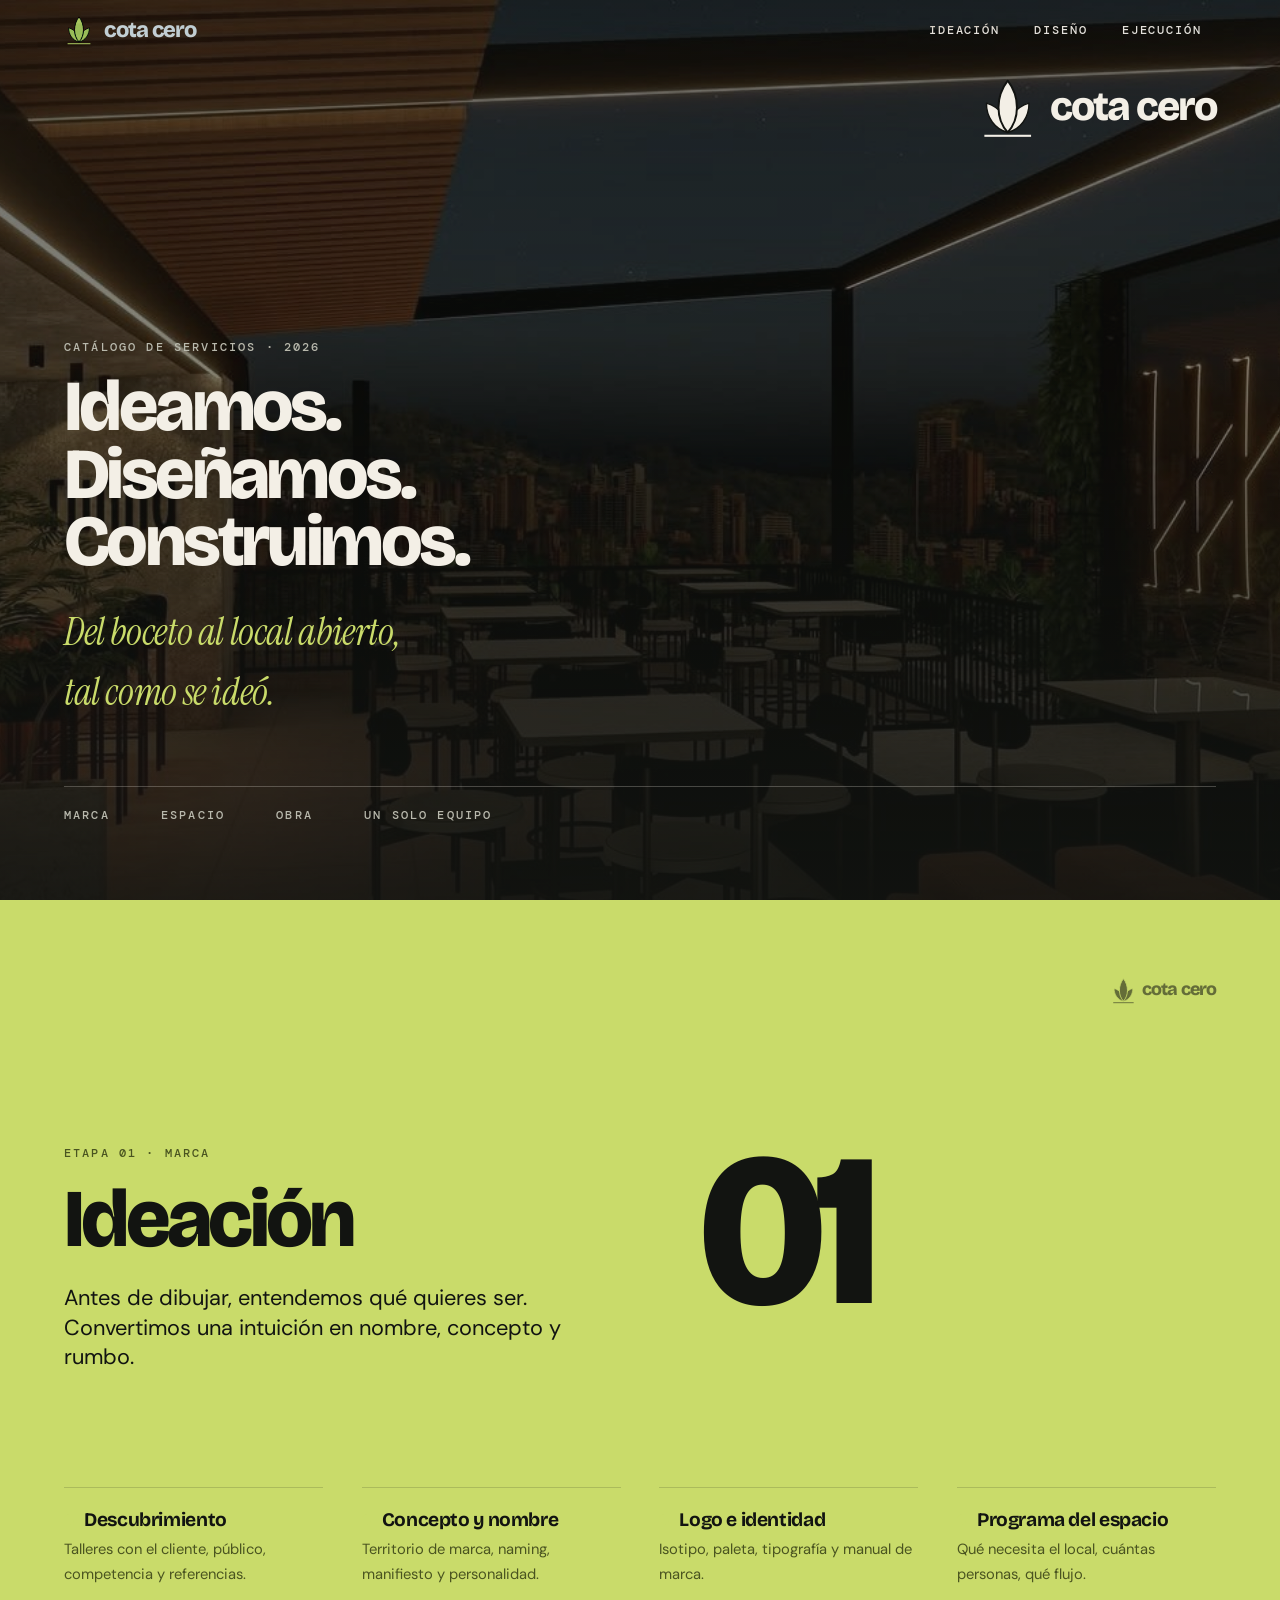
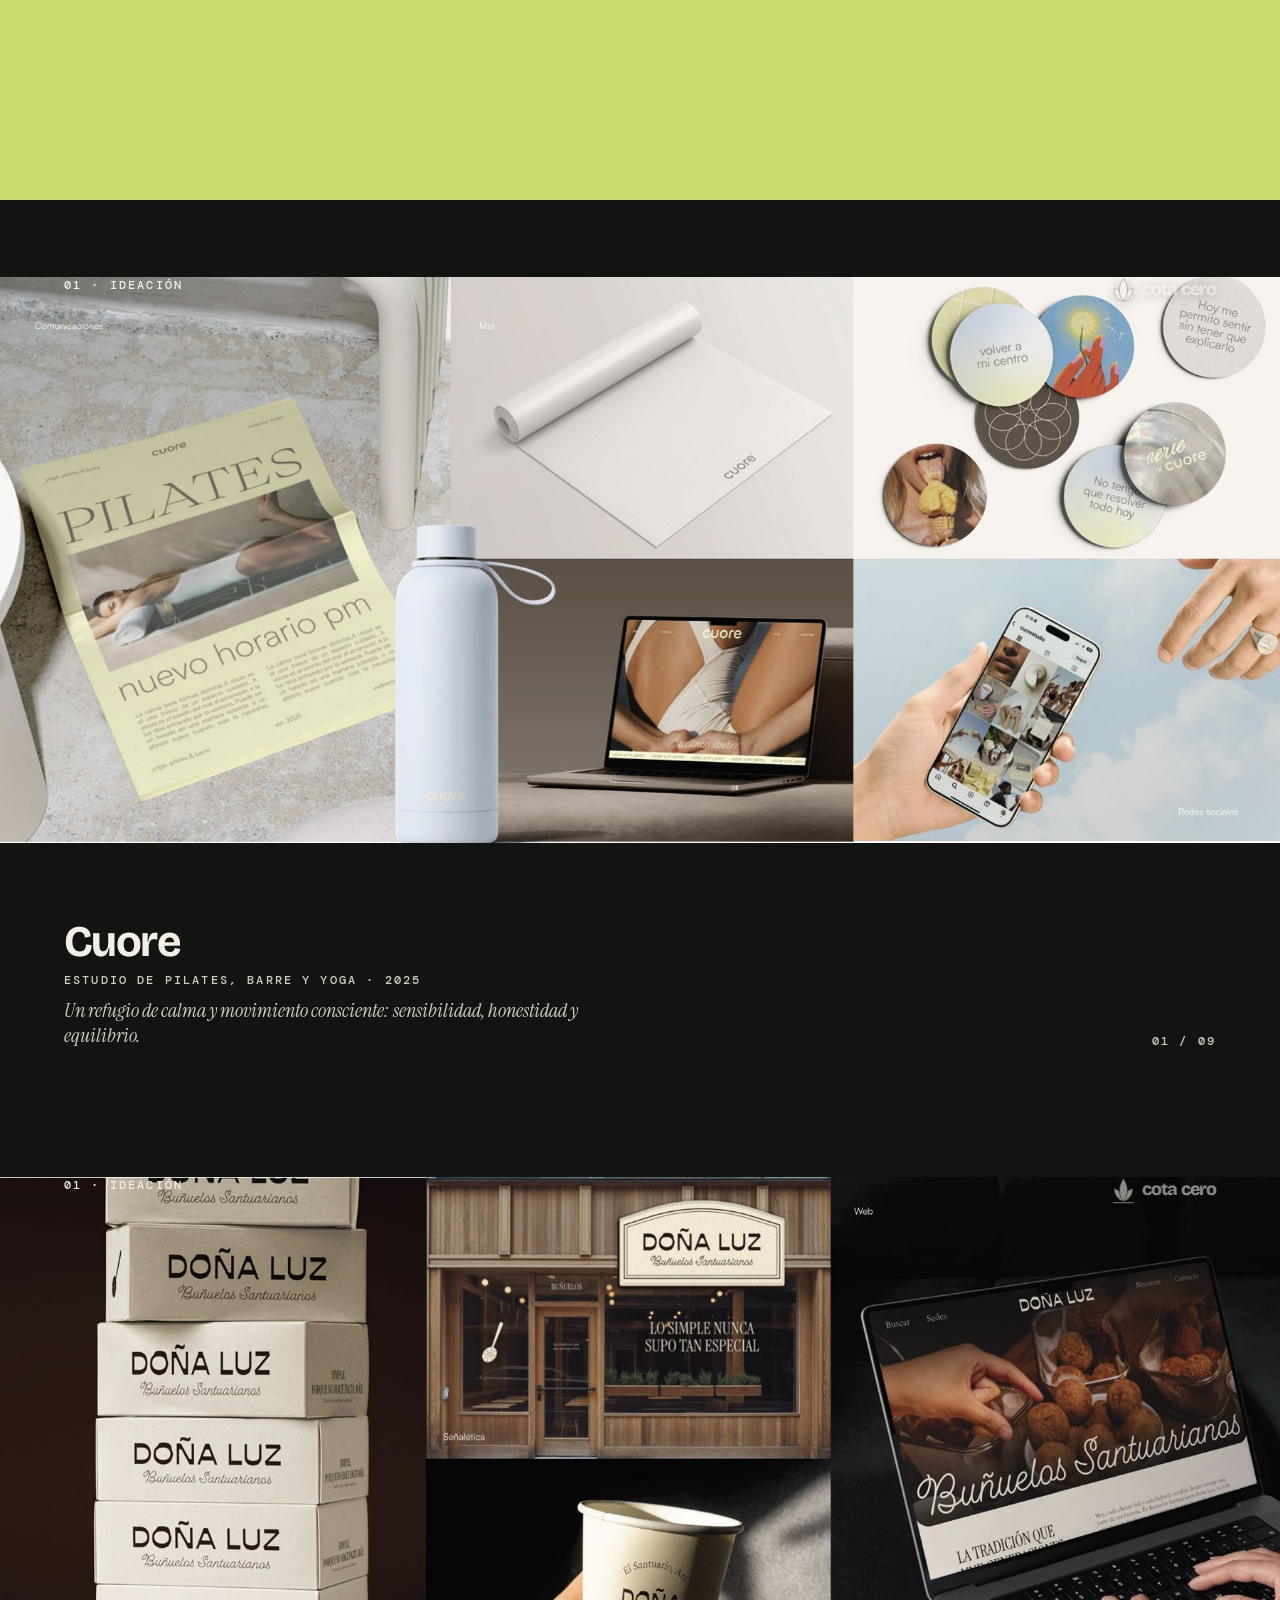
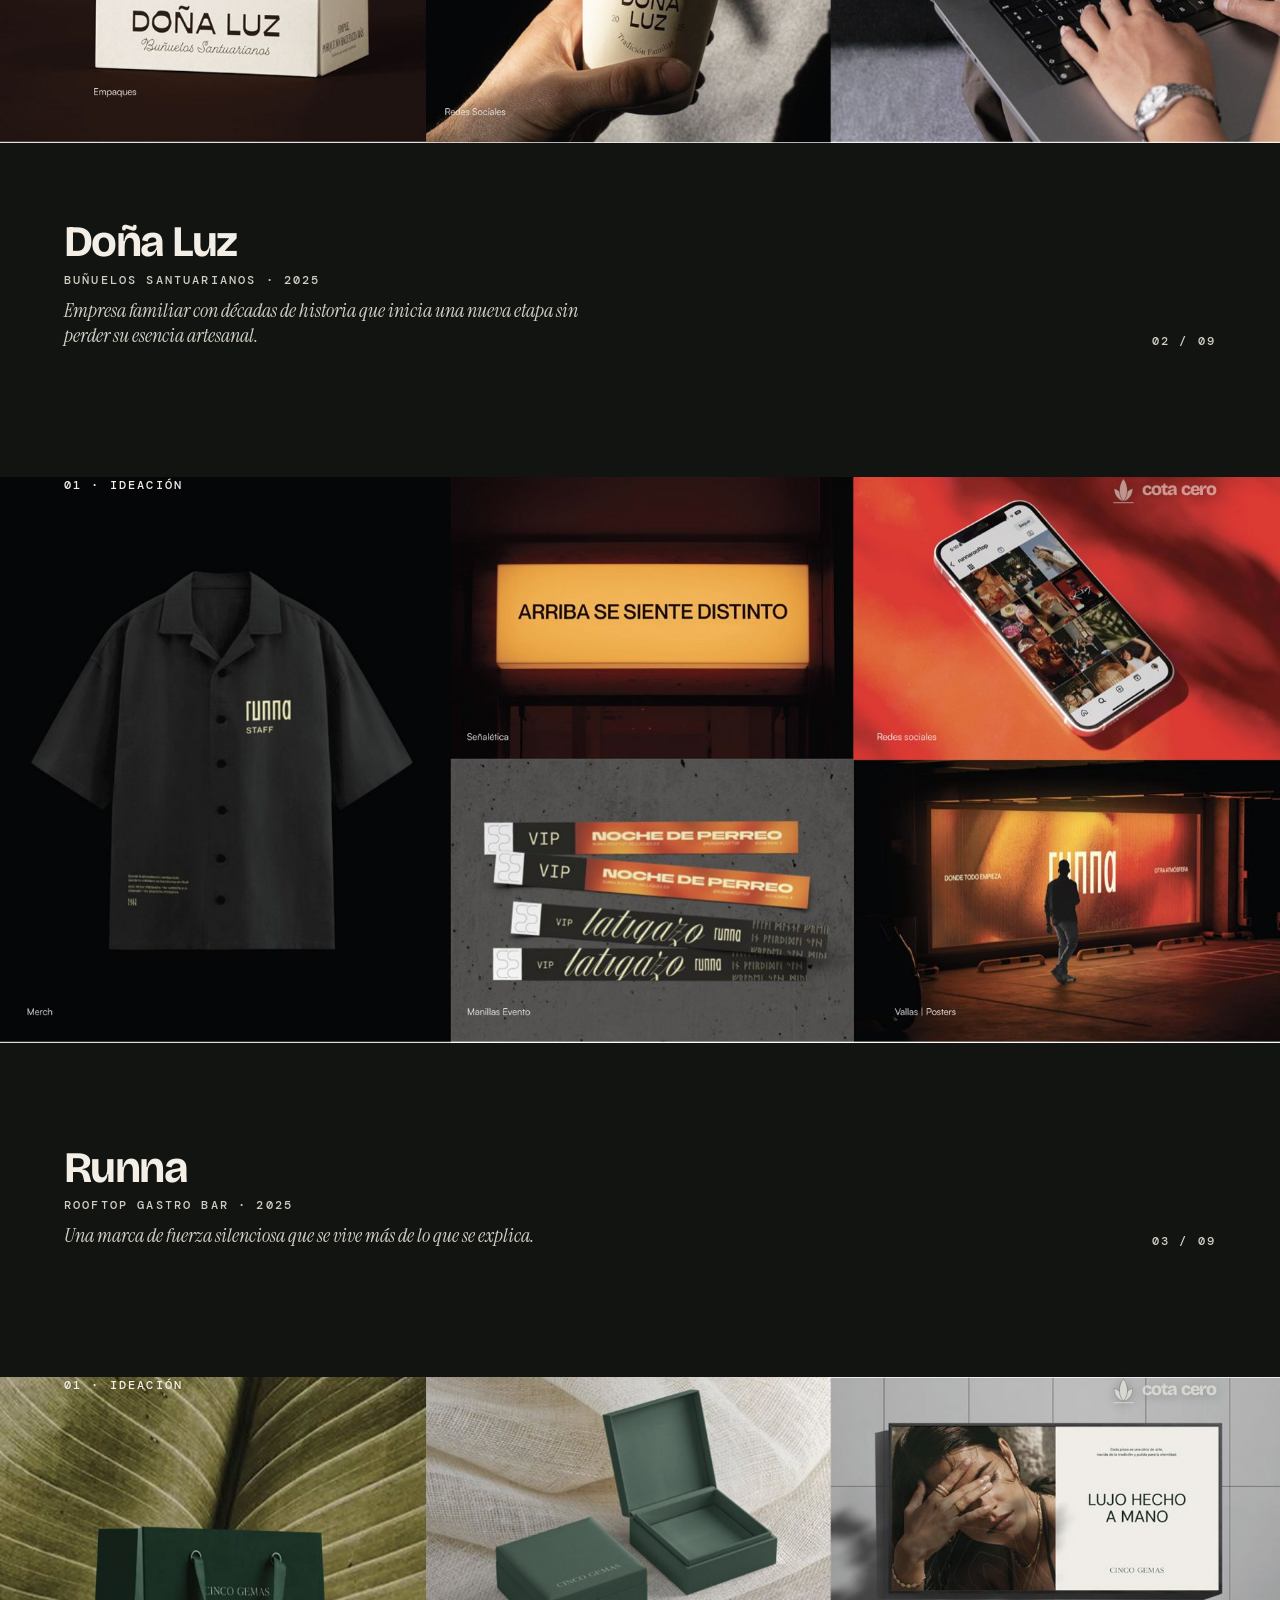
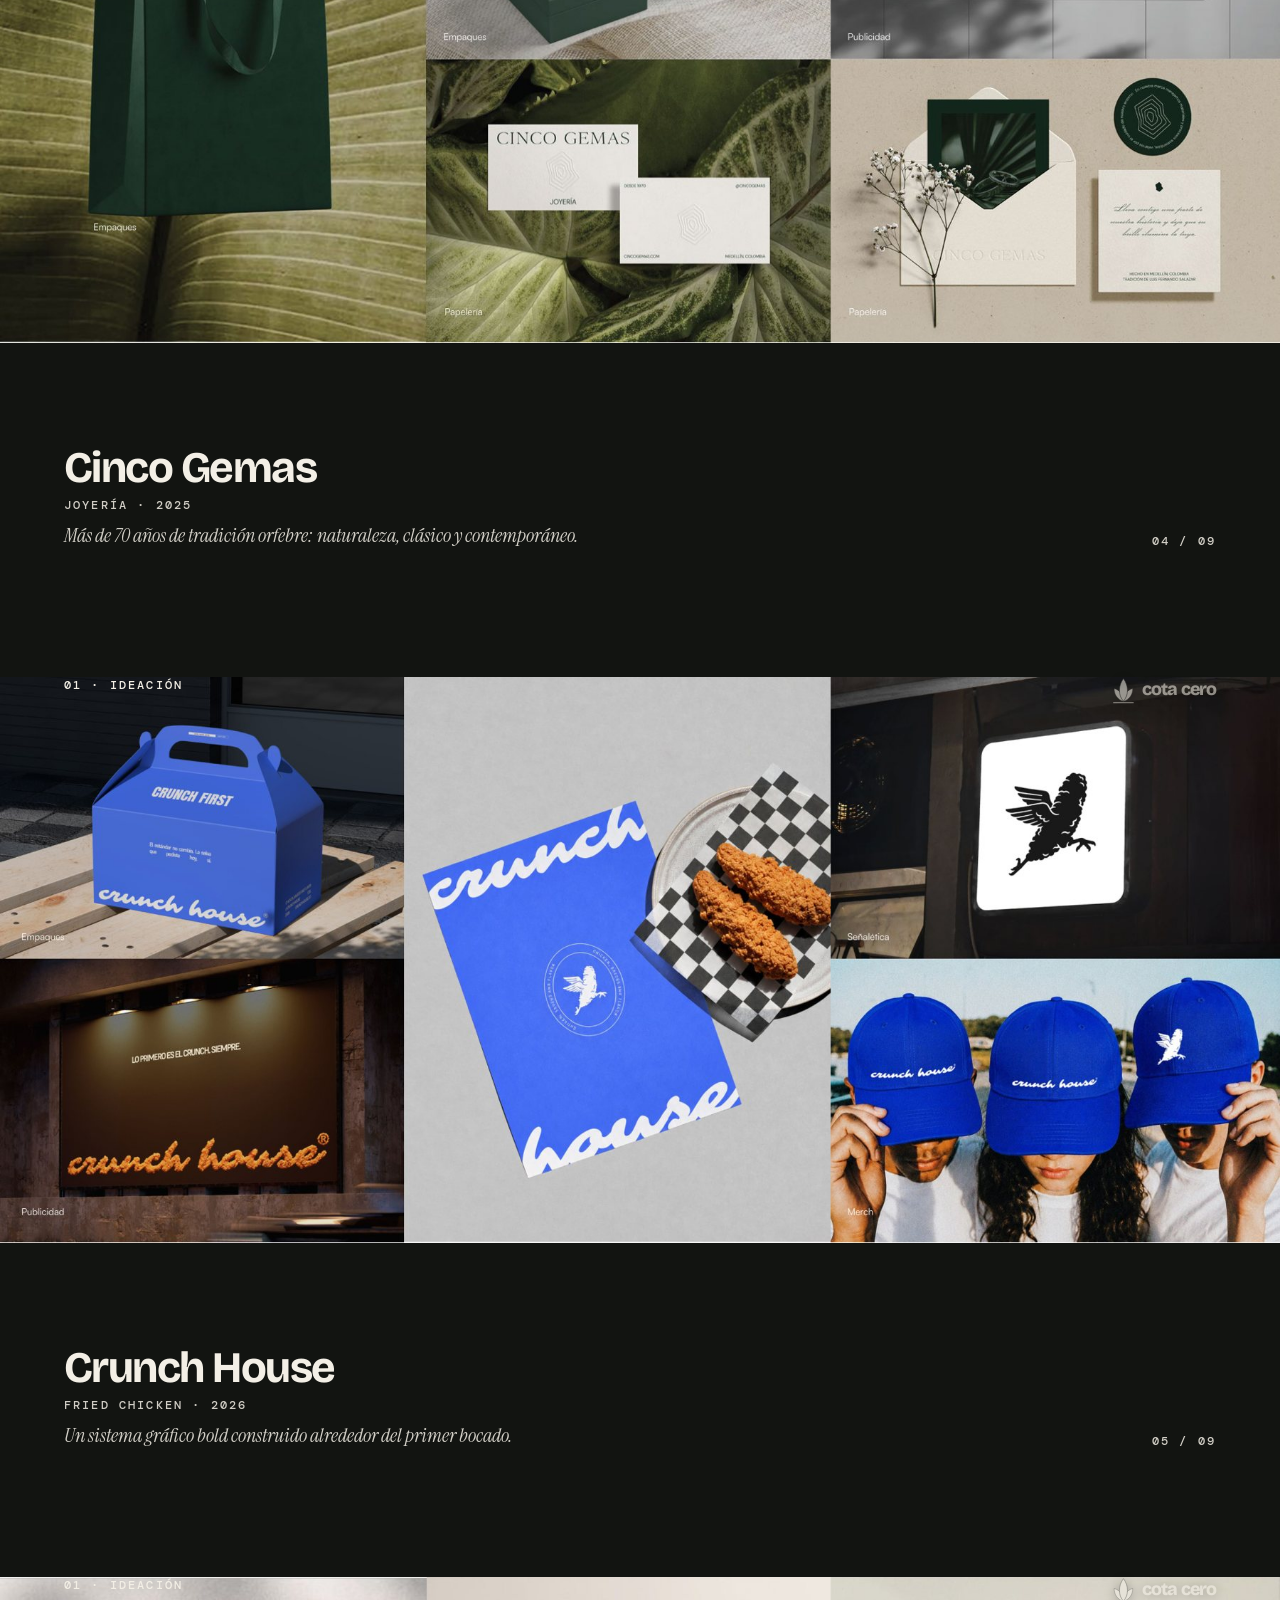
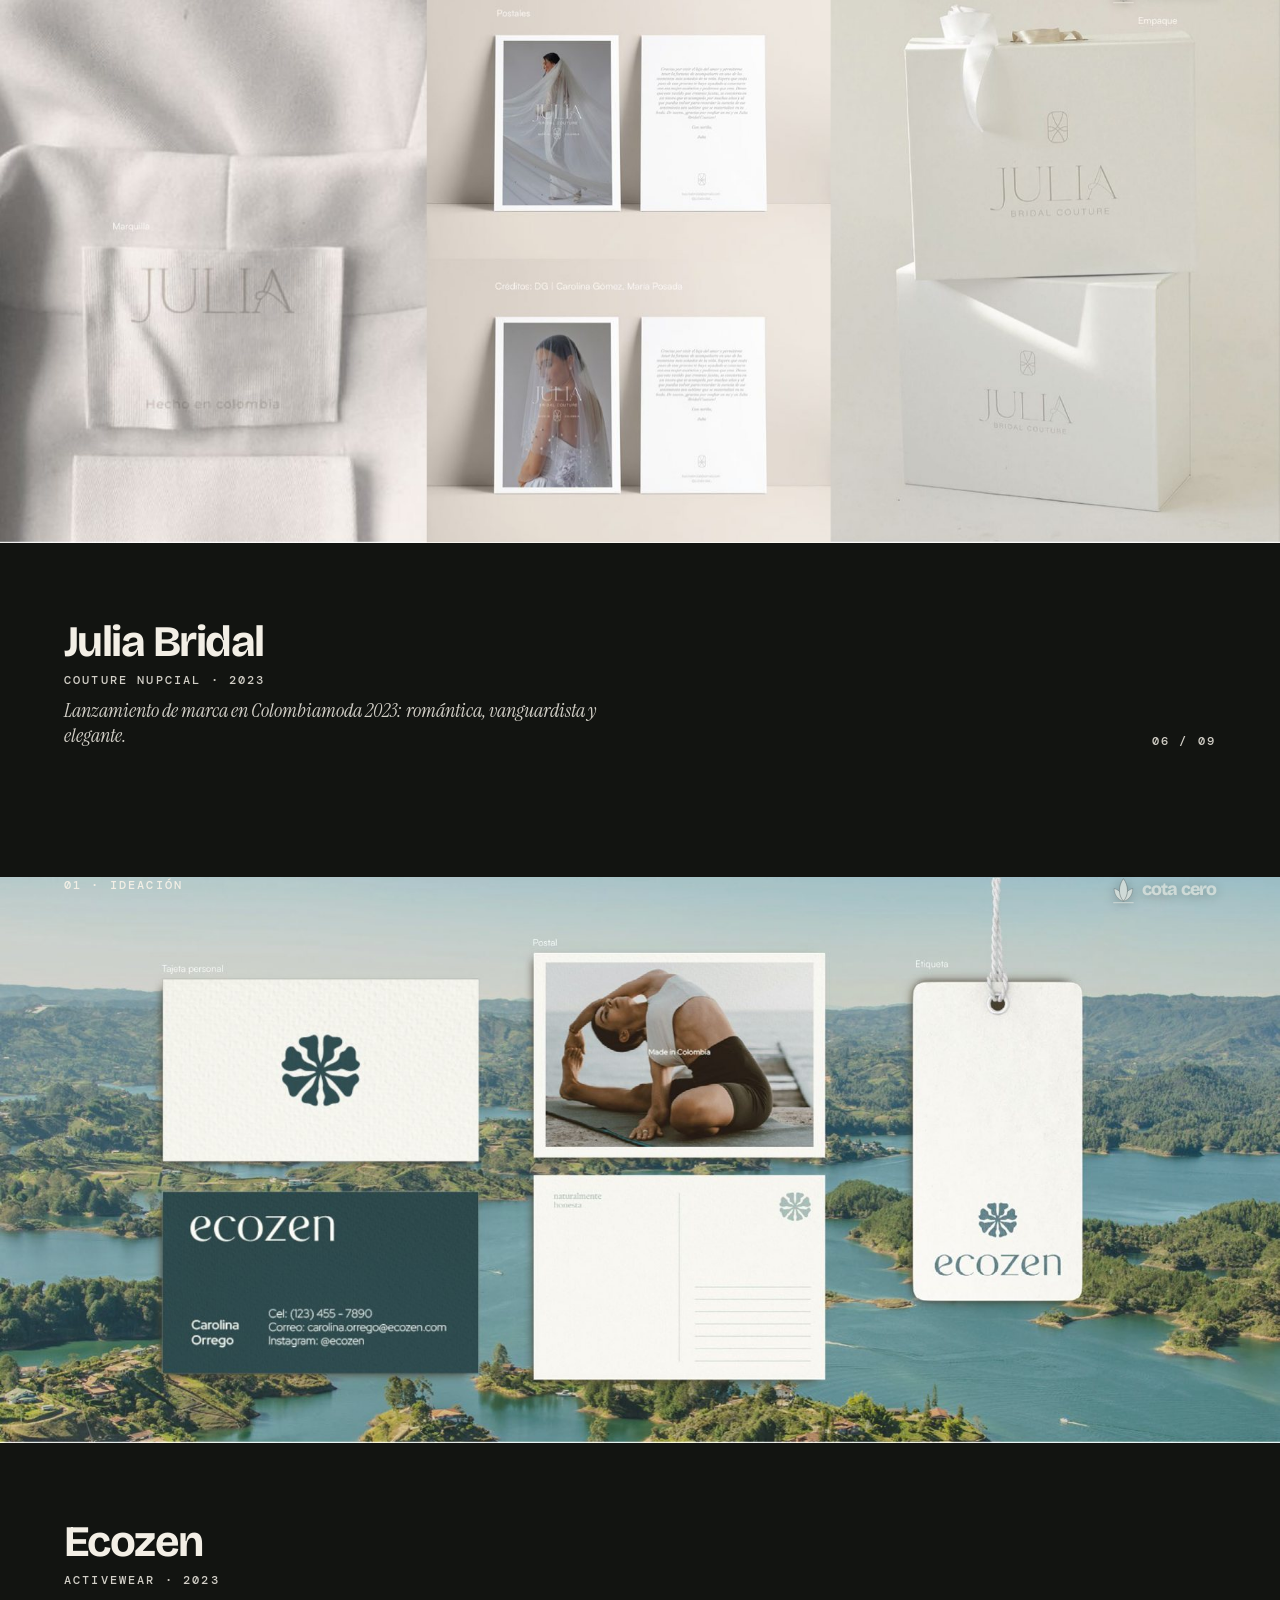
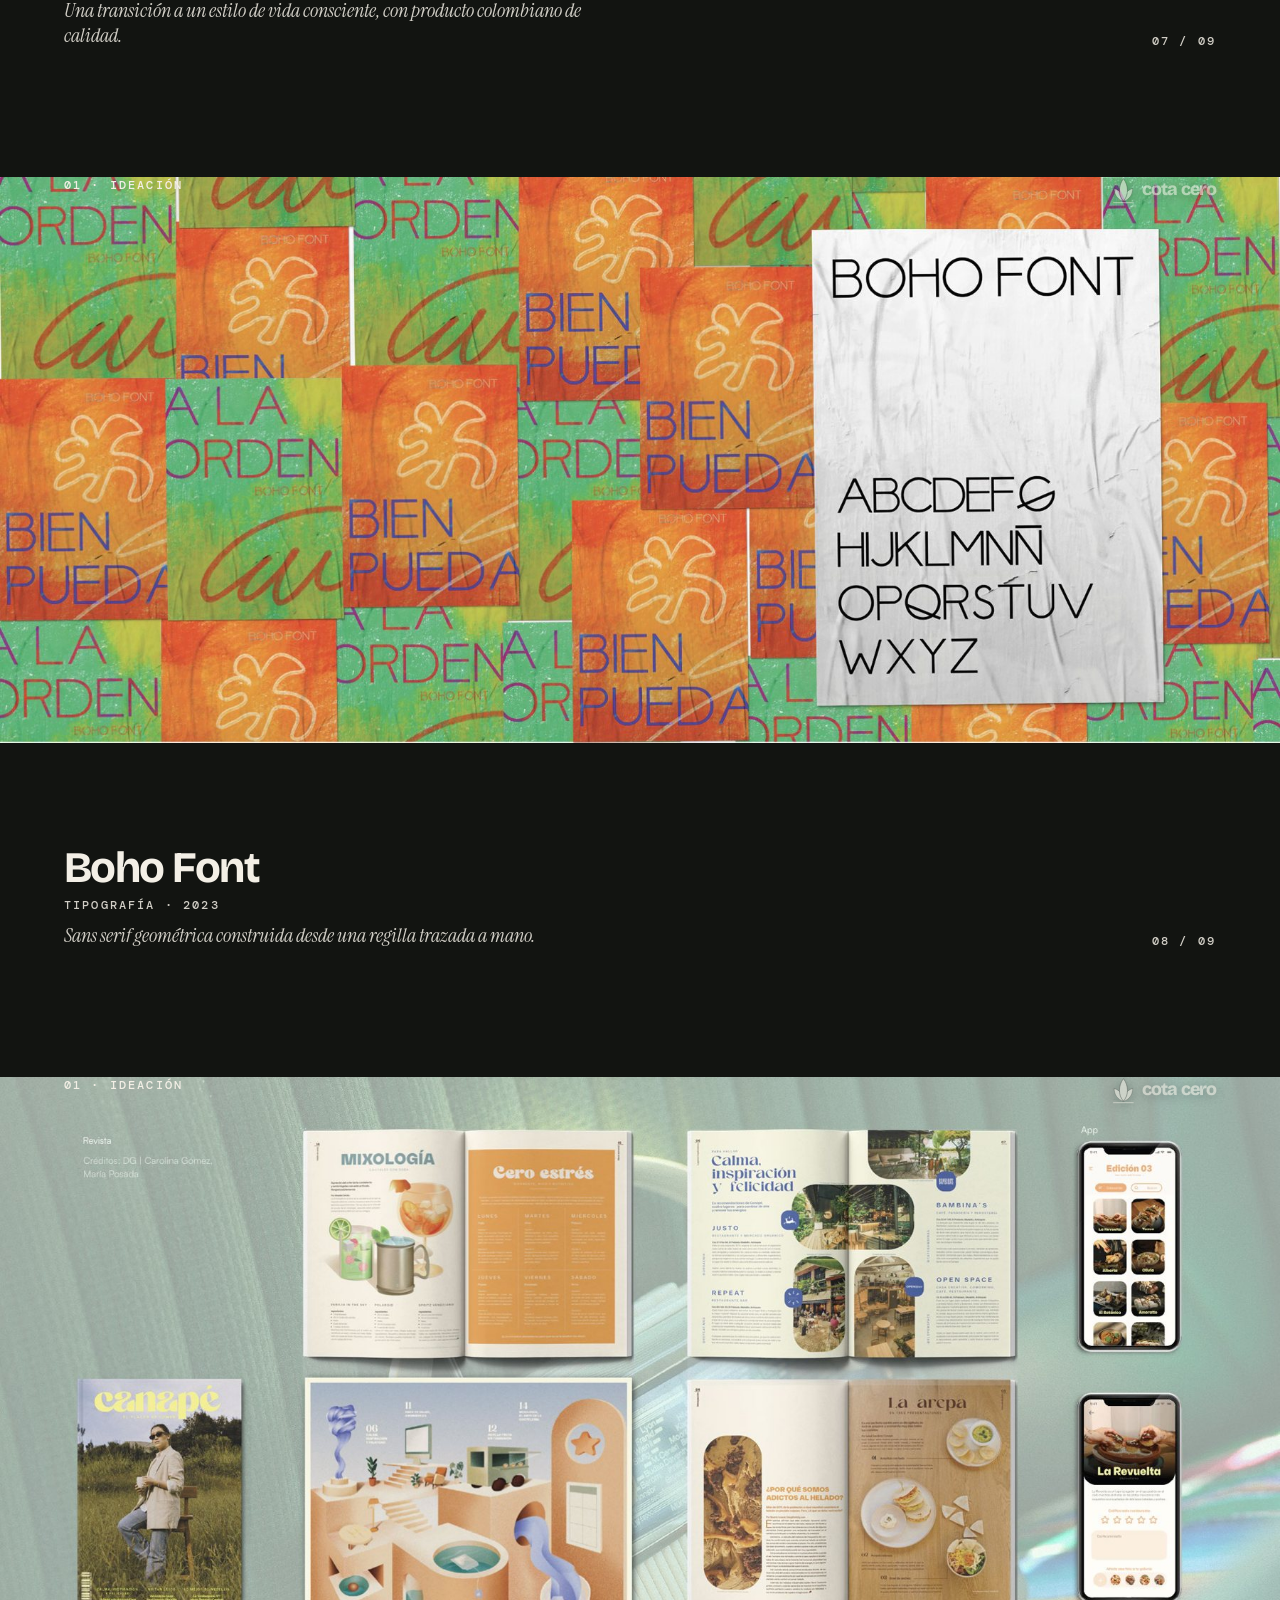
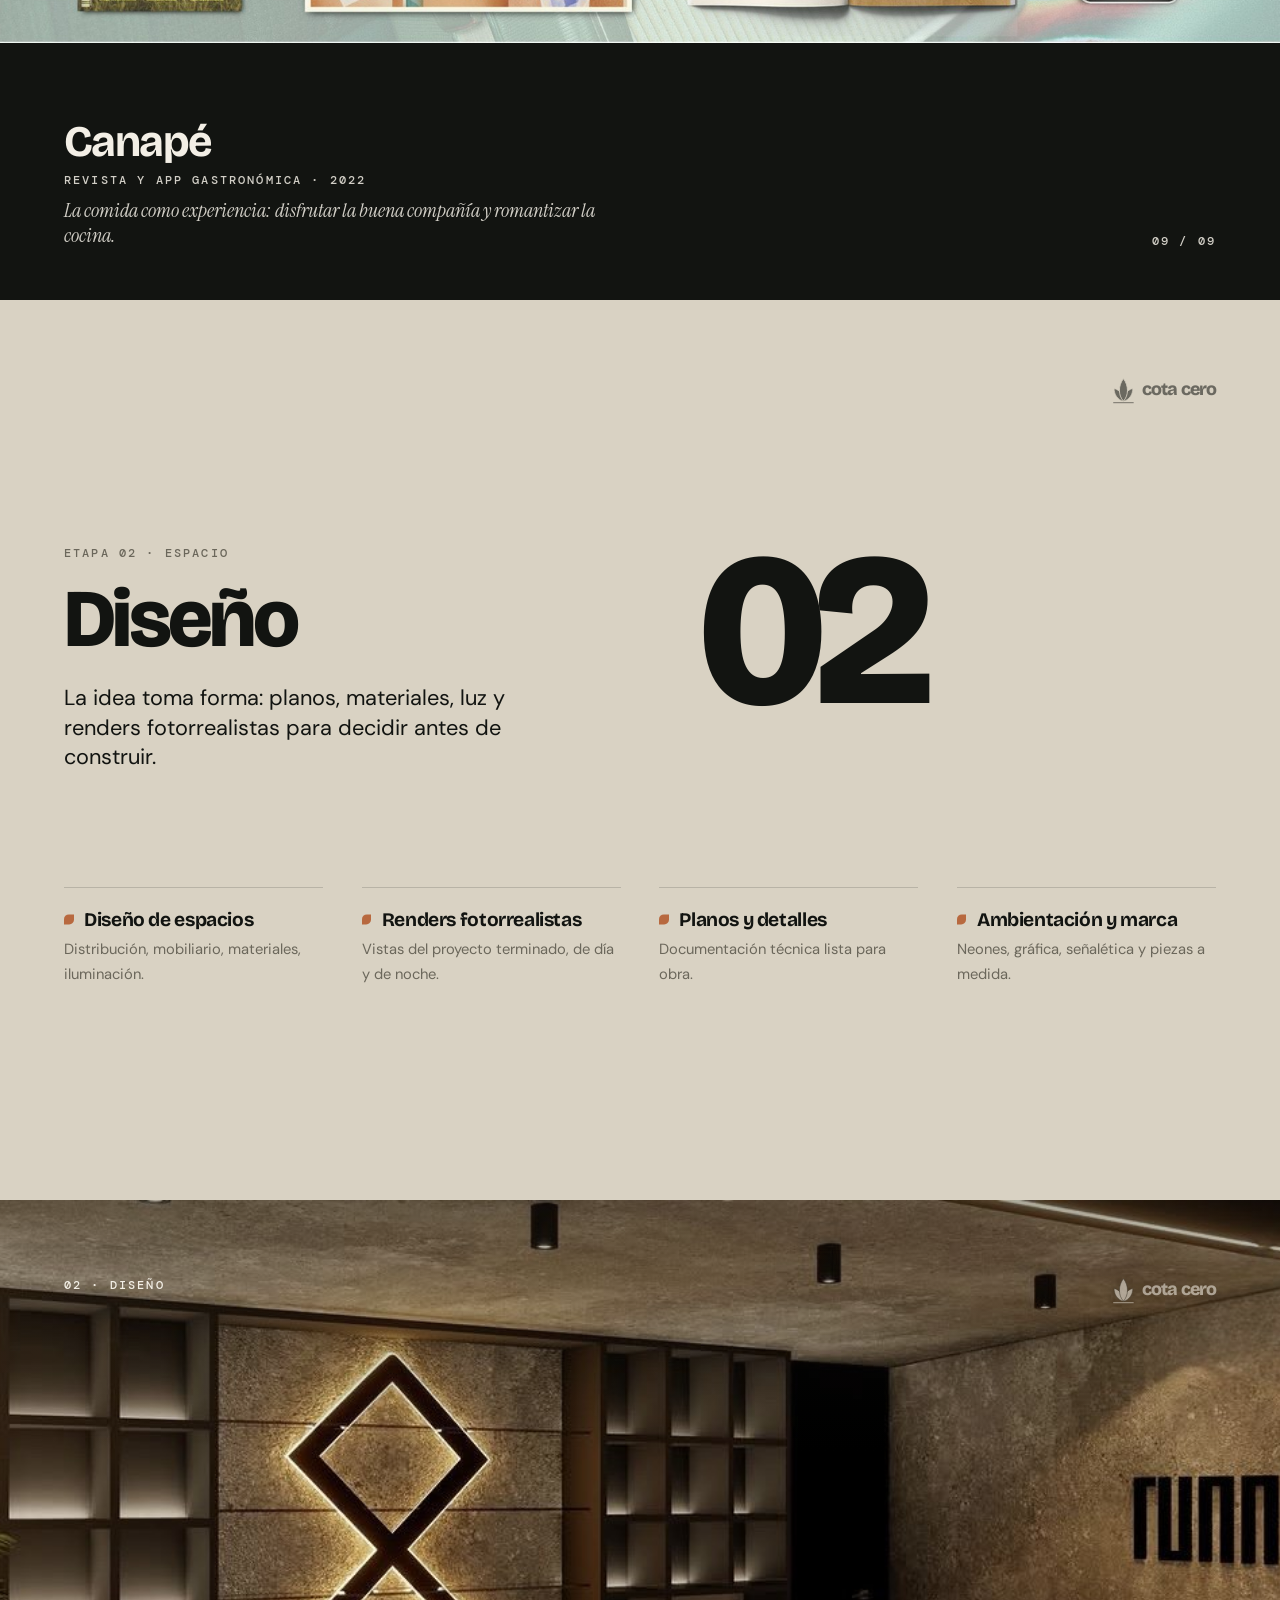
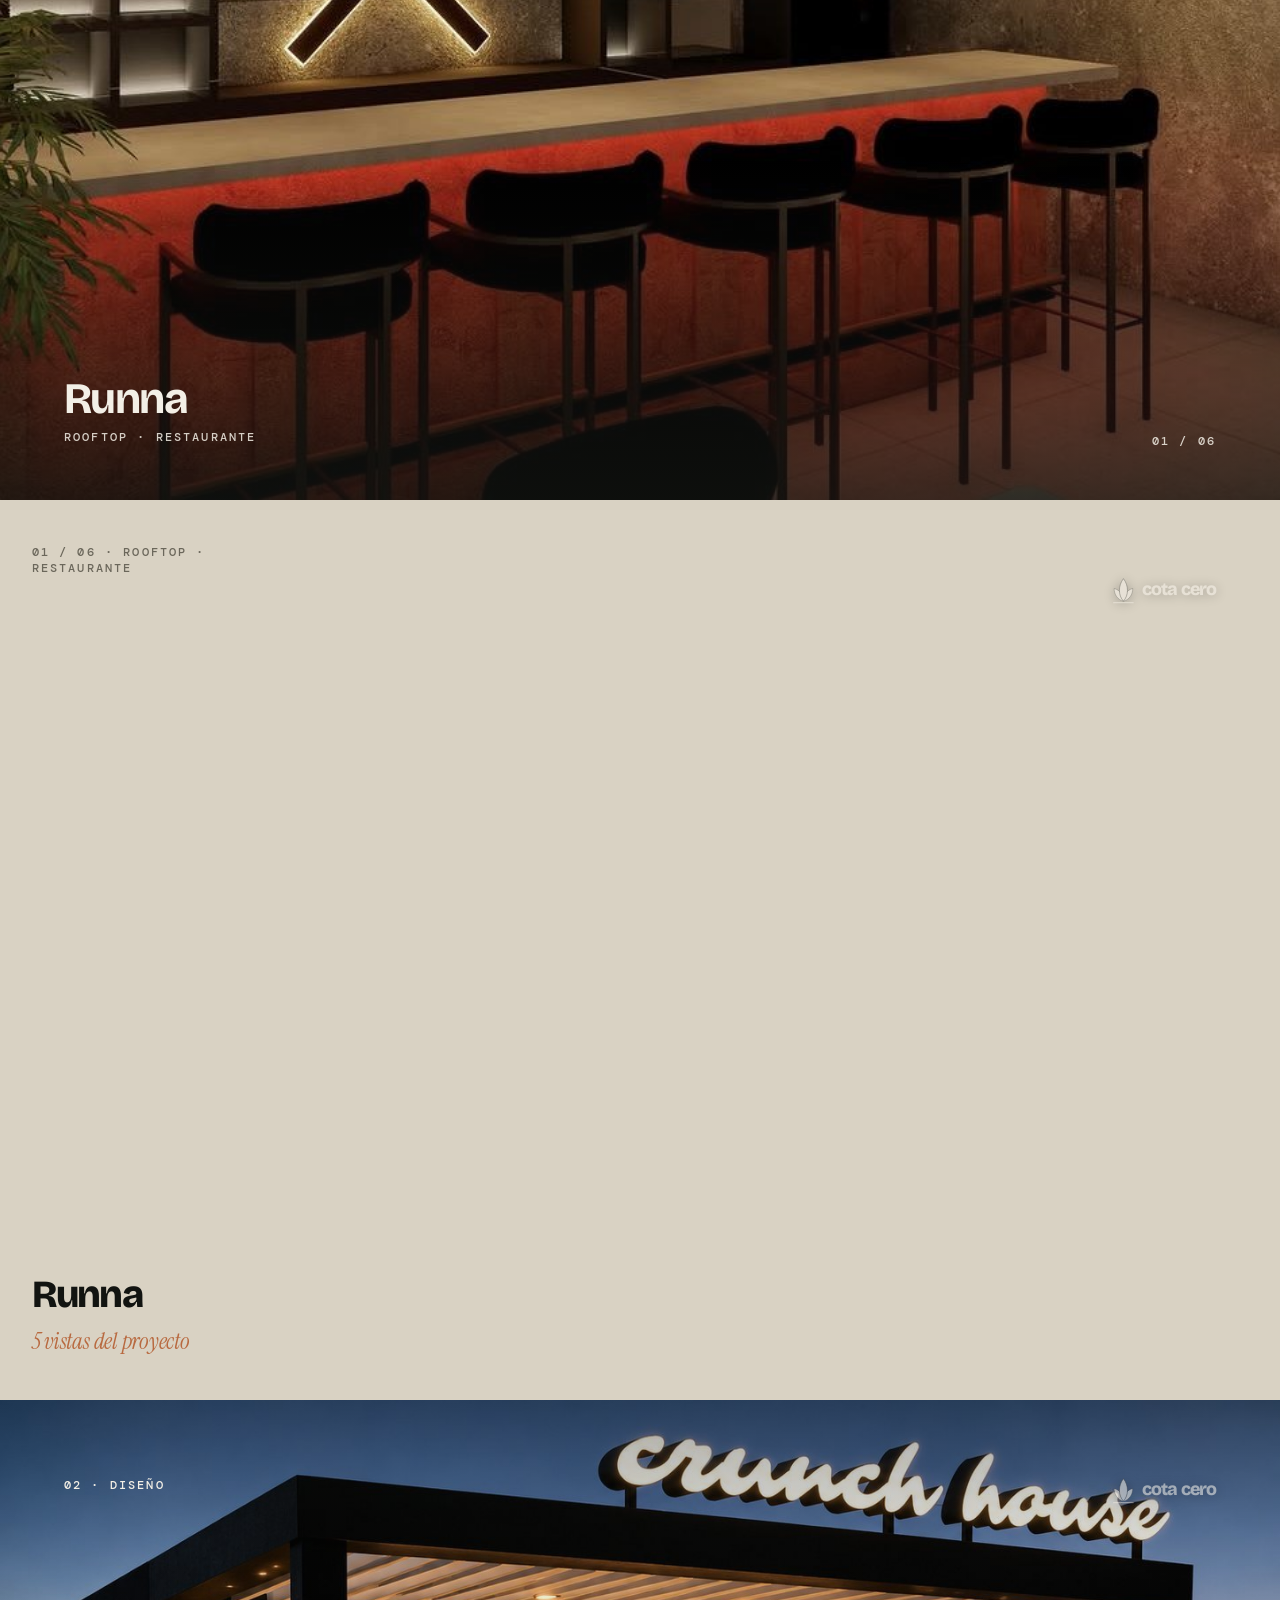
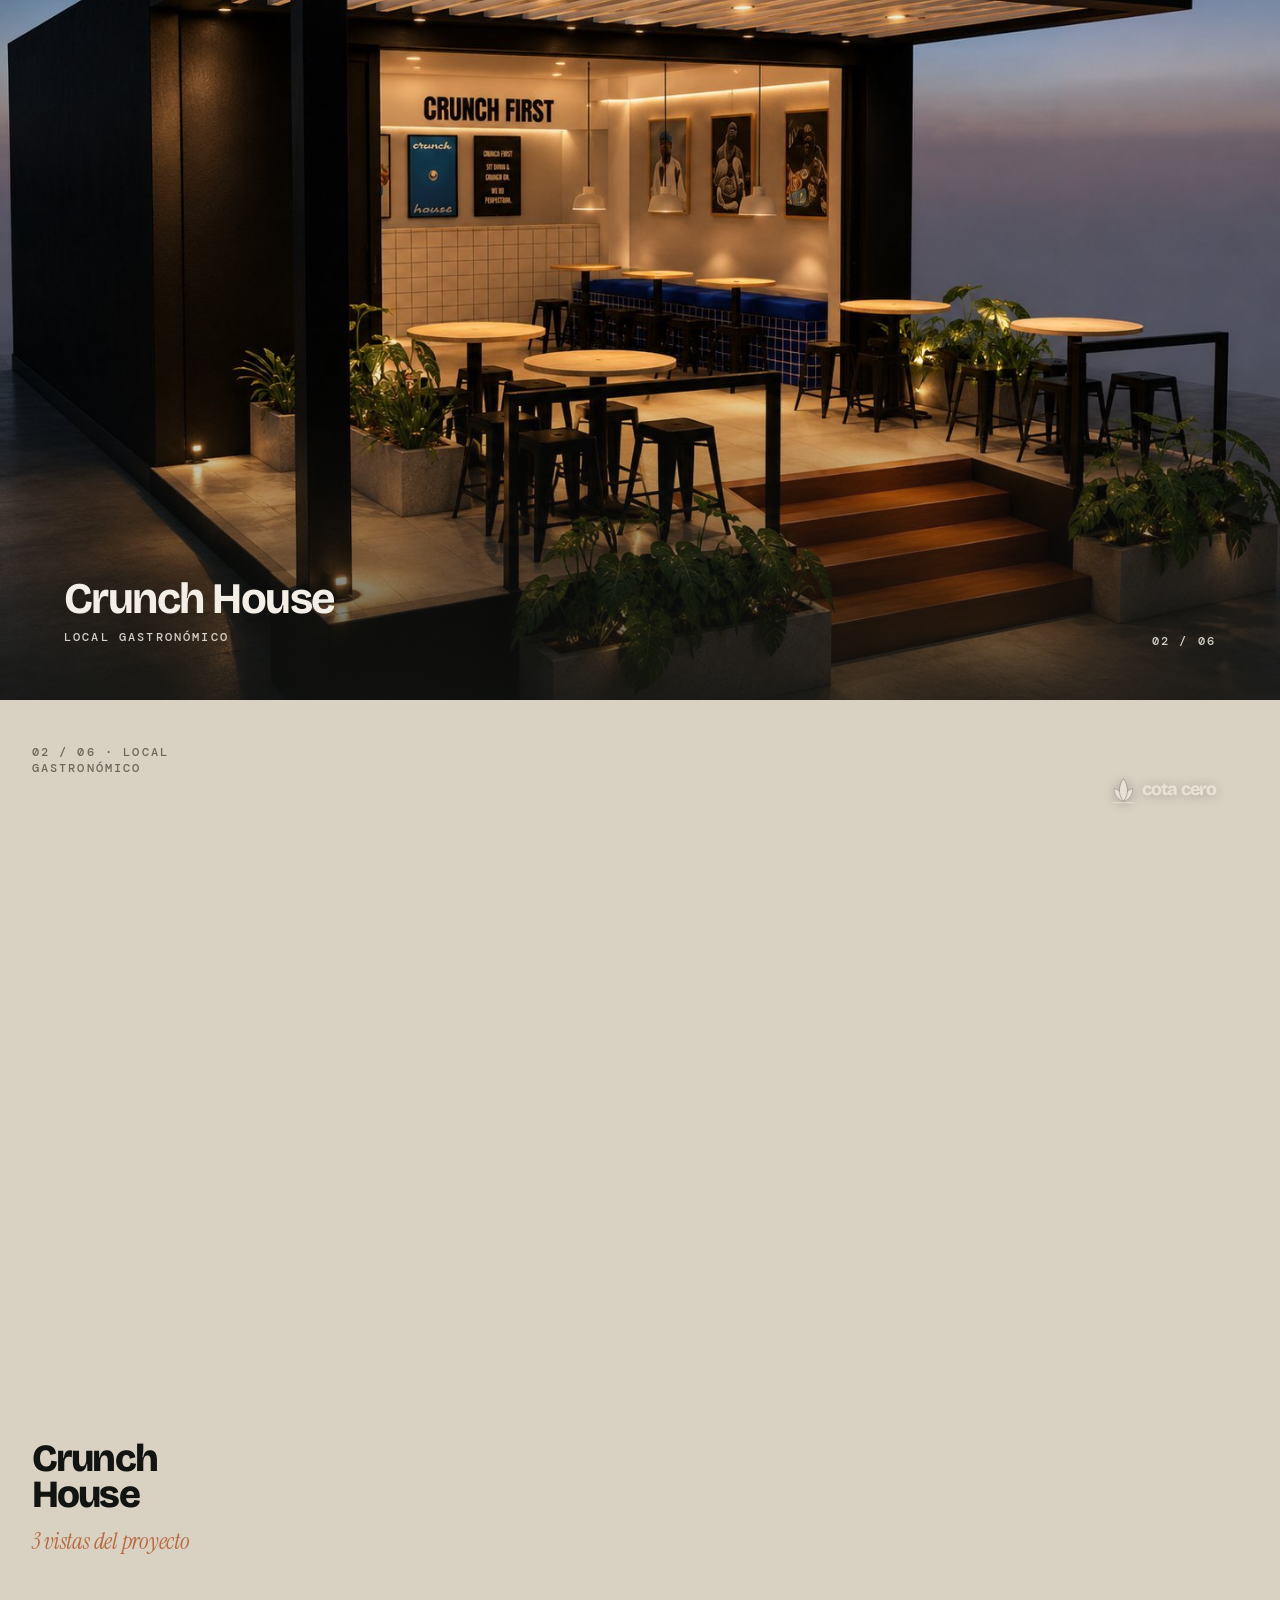
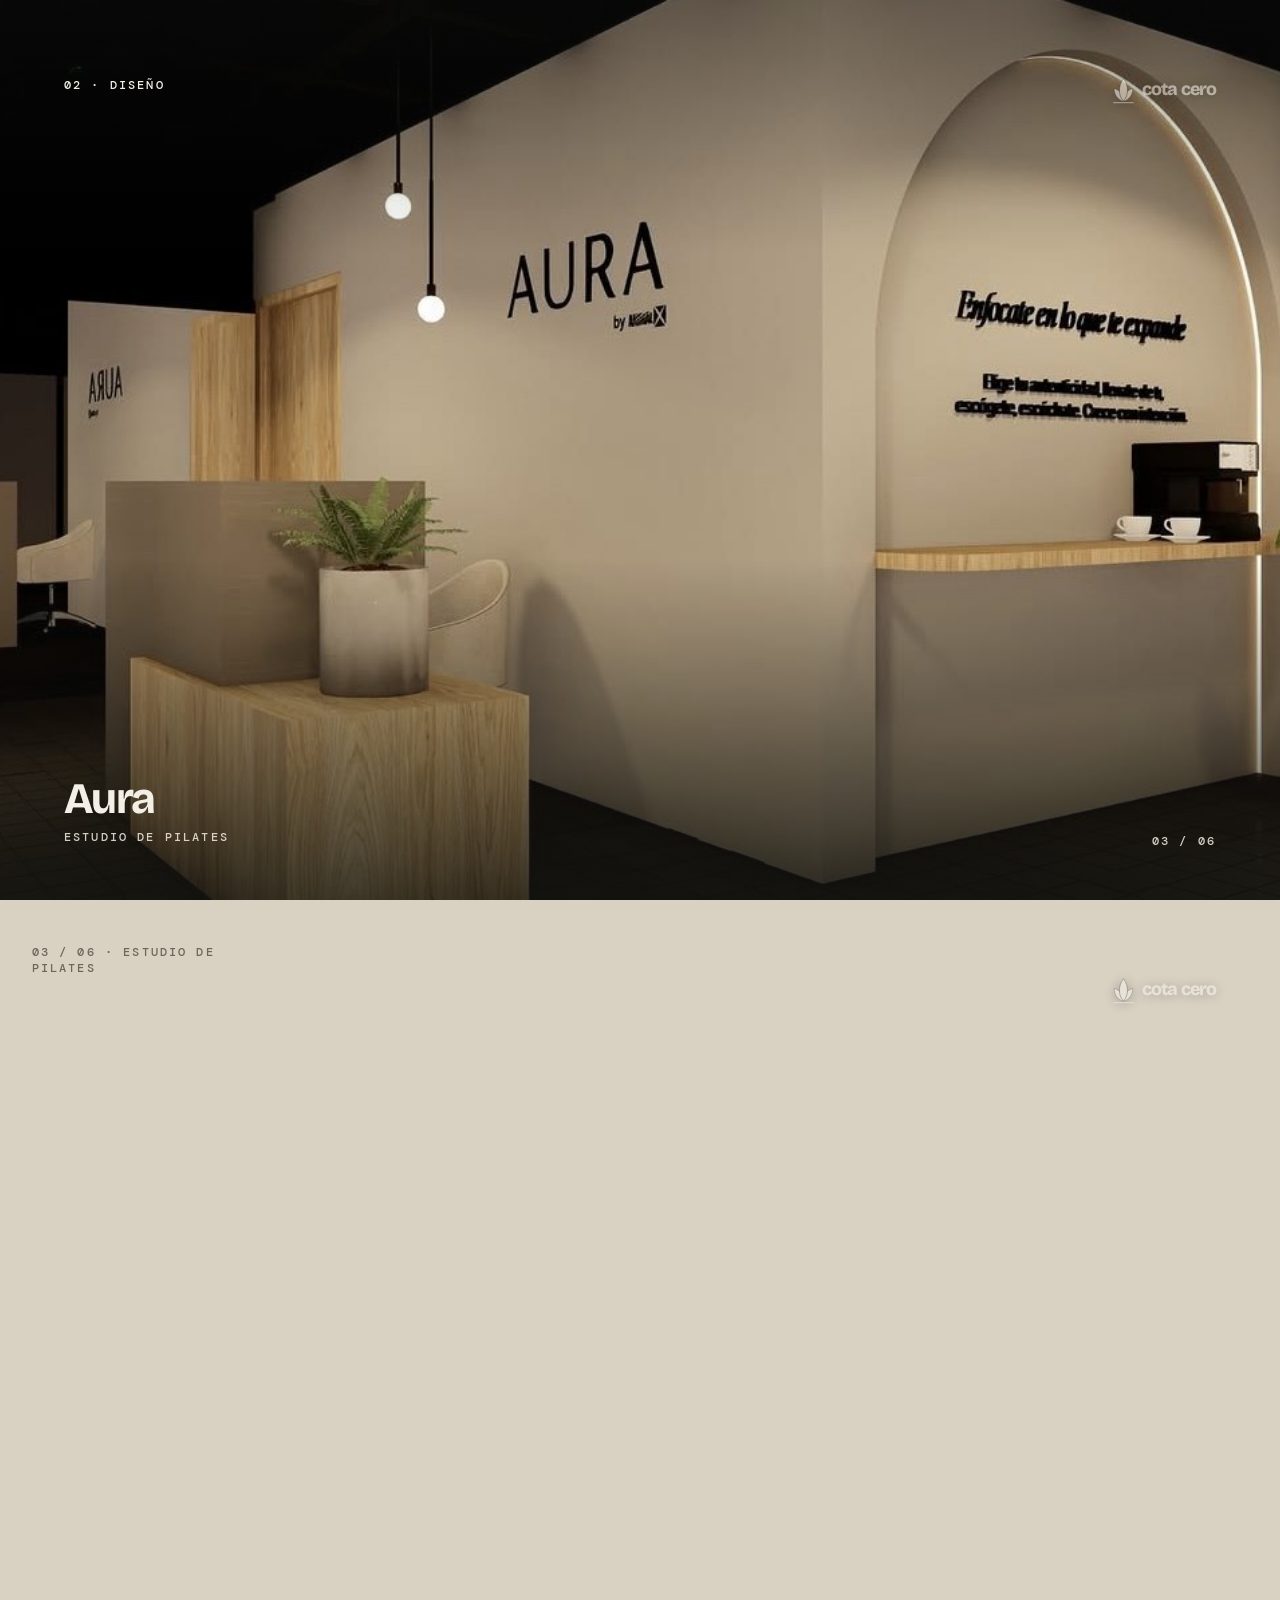
==== catalogo.html @ 0c753625 "Agrega landing page; el catalogo pasa a catalogo.html Co-Authored-By: Claude Sonnet 5.5 <noreply@ant" ====
<!doctype html>
<html lang="es">
<head>
<meta charset="utf-8">
<meta name="viewport" content="width=device-width,initial-scale=1">
<title>Cota Cero — Catálogo de servicios</title>
<link rel="preconnect" href="https://fonts.googleapis.com">
<link href="https://fonts.googleapis.com/css2?family=Bricolage+Grotesque:opsz,wght@12..96,400;12..96,600;12..96,800&family=DM+Sans:wght@400;500;700&family=DM+Mono:wght@400;500&family=Instrument+Serif:ital@0;1&display=swap" rel="stylesheet">
<style>
:root{
  --tinta:#121411;--hueso:#F3EFE6;--hoja:#2E4A33;--brote:#C9DB6A;--arcilla:#B8693F;--piedra:#D9D2C3;--grafito:#3A3D38;
  --display:'Bricolage Grotesque',sans-serif;--serif:'Instrument Serif',serif;--body:'DM Sans',sans-serif;--mono:'DM Mono',monospace;
  --ease-out:cubic-bezier(.23,1,.32,1);--ease-io:cubic-bezier(.77,0,.175,1);
  --pad:clamp(20px,5vw,96px);
}
*{box-sizing:border-box;margin:0;padding:0}
html{scroll-behavior:smooth;-webkit-text-size-adjust:100%}
body{font-family:var(--body);font-size:clamp(16px,1.2vw,19px);line-height:1.55;background:var(--hueso);color:var(--tinta);-webkit-tap-highlight-color:transparent;-webkit-print-color-adjust:exact;print-color-adjust:exact}
img{display:block;max-width:100%}
.mono{font:500 12px var(--mono);letter-spacing:.18em;text-transform:uppercase}
.serif{font-family:var(--serif);font-style:italic;font-weight:400;letter-spacing:-.01em}
h1{font:800 clamp(32px,min(5.6vw,9vh),96px)/.88 var(--display);letter-spacing:-.05em}
h2{font:800 clamp(40px,6.4vw,112px)/.94 var(--display);letter-spacing:-.045em}
h3{font:700 clamp(24px,2.4vw,40px)/1.1 var(--display);letter-spacing:-.025em}


/* ---------- nav ---------- */
nav{position:fixed;inset:0 0 auto 0;z-index:20;display:flex;justify-content:space-between;align-items:center;padding:14px var(--pad);color:var(--hueso);mix-blend-mode:difference}
nav .logo{display:flex;align-items:center;gap:10px;font:800 22px var(--display);letter-spacing:-.05em;text-decoration:none;color:inherit}
nav .logo svg{width:30px;height:30px}
nav ul{display:flex;gap:6px;list-style:none}
nav a.l{display:block;padding:8px 14px;border-radius:99px;color:inherit;text-decoration:none;font:500 12px var(--mono);letter-spacing:.16em;text-transform:uppercase;transition:transform 160ms var(--ease-out),background-color 160ms ease}
nav a.l:active{transform:scale(.97)}
@media (hover:hover) and (pointer:fine){nav a.l:hover{background:rgba(255,255,255,.18)}}
@media (max-width:640px){nav ul li:not(:last-child){display:none}}

/* ---------- hero ---------- */
.hero{position:relative;min-height:100svh;height:100svh;padding:0;display:grid;align-items:end;background:var(--tinta);color:var(--hueso);overflow:hidden}
.hero .bg{position:absolute;inset:0}
.hero .bg img{width:100%;height:100%;object-fit:cover;opacity:.55;transform:scale(1.04);animation:settle 1.4s var(--ease-out) forwards}
.hero .bg::after{content:"";position:absolute;inset:0;background:linear-gradient(180deg,rgba(18,20,17,.35),rgba(18,20,17,.1) 40%,rgba(18,20,17,.85))}
@keyframes settle{to{transform:scale(1)}}
.hero .in{position:relative;padding:0 var(--pad) clamp(40px,6vw,88px)}
.brand{display:flex;align-items:center;gap:.18em;font:800 clamp(40px,6vw,104px)/1 var(--display);letter-spacing:-.05em;white-space:nowrap;color:var(--hueso);--knock:#121411}
.brand svg{width:1.3em;height:1.3em;flex:none}
.hero .brand{opacity:0;animation:fade 700ms var(--ease-out) 100ms forwards}
nav .logo{transition:opacity 200ms var(--ease-out)}nav.top .logo{opacity:0;pointer-events:none}
.hero .serif{font-size:clamp(22px,3vw,48px);color:var(--brote);margin-top:clamp(16px,2vw,32px);max-width:20ch}
.hero .meta{display:flex;gap:clamp(16px,4vw,64px);flex-wrap:wrap;margin-top:clamp(32px,5vw,72px);padding-top:20px;border-top:1px solid rgba(243,239,230,.25);color:#b9b9ad}
.hero h1 span{display:block;overflow:hidden;padding-bottom:.06em}
.hero h1 span i{display:block;font-style:normal;transform:translateY(105%);animation:rise 900ms var(--ease-out) forwards}
.hero h1 span:nth-child(2) i{animation-delay:70ms}.hero h1 span:nth-child(3) i{animation-delay:140ms}
.hero .serif,.hero .meta{opacity:0;animation:fade 700ms var(--ease-out) 380ms forwards}
@keyframes rise{to{transform:none}}
@keyframes fade{to{opacity:1}}

/* ---------- páginas ---------- */
.pg{position:relative;min-height:100svh;height:100svh;overflow:hidden}
.stage{--bg:var(--hueso);--fg:var(--tinta);--acc:var(--brote);--mut:#6b6a62;--line:rgba(18,20,17,.16);background:var(--bg);color:var(--fg)}
.s1{--bg:var(--brote);--mut:#4a5420}
.s2{--bg:var(--piedra);--acc:var(--arcilla);--mut:#6b675b}
.s3{--bg:var(--hoja);--fg:var(--hueso);--acc:var(--brote);--mut:#b6c4b3;--line:rgba(243,239,230,.2)}
.intro{display:grid;grid-template-columns:minmax(0,1.1fr) minmax(0,1fr);gap:clamp(24px,5vw,96px);align-content:center;align-items:end;padding:clamp(88px,9vw,140px) var(--pad) clamp(40px,5vw,80px)}
.intro .num{font:800 clamp(80px,17vw,300px)/.8 var(--display);letter-spacing:-.06em;margin-bottom:auto}
.intro .mono{color:var(--mut);display:block;margin-bottom:20px}
.intro p.lead{font-size:clamp(18px,1.7vw,28px);line-height:1.35;max-width:34ch;margin-top:clamp(16px,2vw,28px)}
.intro .svc{grid-column:1/-1;margin:clamp(24px,4vw,64px) 0 0}
@media screen and (max-width:820px){.intro{grid-template-columns:1fr}.pg{height:auto;min-height:100svh}}
.svc{list-style:none;display:grid;grid-template-columns:repeat(auto-fit,minmax(min(100%,230px),1fr));gap:0 clamp(20px,3vw,48px)}
.svc li{padding:20px 0;border-top:1px solid var(--line)}
.svc b{display:block;font:700 clamp(18px,1.5vw,24px)/1.2 var(--display);letter-spacing:-.02em;margin-bottom:6px}
.svc b::before{content:"";display:inline-block;width:.5em;height:.5em;margin-right:.55em;border-radius:50% 0 50% 0;background:var(--acc);transform:translateY(-.08em)}
.svc span{color:var(--mut);font-size:.92em}

/* una imagen por página */
.shot{display:grid;grid-template-columns:1fr;cursor:zoom-in;-webkit-user-select:none;user-select:none}
.shot .im{position:absolute;inset:0;overflow:hidden;clip-path:inset(0 0 100% 0);transition:clip-path 900ms var(--ease-io)}
.shot.in .im{clip-path:inset(0)}
.shot img{width:100%;height:100%;object-fit:cover}
.shot.land .im::after{content:"";position:absolute;inset:0;background:linear-gradient(180deg,rgba(18,20,17,.35),transparent 28%,transparent 62%,rgba(18,20,17,.75))}
.lab{position:absolute;z-index:2;display:flex;flex-direction:column;gap:6px}
.shot.land .lab{left:var(--pad);right:var(--pad);bottom:clamp(24px,4vw,56px);flex-direction:row;justify-content:space-between;align-items:end;color:var(--hueso)}
.lab h3{font-size:clamp(28px,3.4vw,64px);letter-spacing:-.035em}
.lab .mono{opacity:.85}
.lab .mono b{color:var(--acc);font-weight:500}
.shot.land .stagechip{position:absolute;top:clamp(64px,6vw,88px);left:var(--pad);z-index:2;color:var(--hueso)}
/* retrato: foto a la derecha a pantalla completa, panel de etapa a la izquierda */
.shot.port{grid-template-columns:1fr min(calc(100svh*.75),48vw);background:var(--bg)}
.shot.port .im{left:auto;right:0;width:min(calc(100svh*.75),48vw)}
.shot.port .lab{position:relative;grid-column:1;align-self:end;padding:0 var(--pad) clamp(32px,5vw,72px)}
.shot.port .stagechip{position:absolute;top:clamp(64px,6vw,88px);left:var(--pad);color:var(--mut)}
.shot.port .lab h3{font-size:clamp(32px,4.4vw,84px)}
.shot.port .lab .mono{color:var(--mut)}
.shot.port .lab .cap{font-family:var(--serif);font-style:italic;font-size:clamp(20px,2vw,34px);margin-top:12px;max-width:22ch;line-height:1.2}
@media screen and (max-width:820px){
  .shot.port{grid-template-columns:1fr;grid-template-rows:1fr auto;height:auto;min-height:100svh}
  .shot.port .im{position:relative;width:100%;height:72svh;grid-row:1}
  .shot.port .lab{grid-row:2;padding-top:24px}
}
.shot.wide{background:var(--tinta)}
.shot.wide .im{inset:0 0 clamp(140px,20vh,210px) 0}
.shot.wide .im::after{display:none}
.shot.wide img{object-fit:contain}
.shot.wide .lab{color:var(--hueso)}
.shot.wide .lab .cap{font-family:var(--serif);font-style:italic;font-size:clamp(16px,1.6vw,28px);opacity:.85;max-width:60ch;margin-top:6px;line-height:1.25}
@media (max-width:700px){.shot.wide{min-height:100svh}.shot.wide .im{inset:auto 0 auto 0;top:calc(50% - 22svh);height:auto}.shot.wide img{height:auto}.shot.wide .lab{bottom:32px}}
.stagechip{font:500 12px var(--mono);letter-spacing:.18em;text-transform:uppercase}
.empty{border:1.5px dashed var(--line);border-radius:6px;margin:clamp(88px,9vw,140px) var(--pad);display:grid;gap:12px;place-items:center;text-align:center;color:var(--mut);padding:clamp(36px,6vw,96px);height:calc(100% - 2*clamp(88px,9vw,140px))}
.empty .mono{color:var(--fg)}
@media (hover:hover) and (pointer:fine){.shot:hover img{transform:scale(1.015)}}
.shot img{transition:transform 900ms var(--ease-out)}

/* collage por proyecto */
.pcol{display:grid;grid-template-columns:1fr 4fr;gap:6px;padding:6px;background:var(--bg);height:100svh}
.pcol .tt{display:flex;flex-direction:column;justify-content:space-between;padding:clamp(20px,3vw,48px) clamp(16px,2vw,32px);color:var(--fg)}
.pcol .tt h2{font-size:clamp(30px,3vw,56px)}
.pcol .tt .mono{color:var(--mut)}
.pcol .tt .serif{font-size:clamp(18px,1.8vw,30px);color:var(--acc);line-height:1.2}
.pgrid{display:grid;gap:6px;min-height:0;grid-template-columns:repeat(3,1fr);grid-template-rows:1fr 1fr}
.pgrid figure{margin:0;overflow:hidden;min-height:0;border-radius:3px;clip-path:inset(0 0 100% 0);transition:clip-path 800ms var(--ease-io);transition-delay:calc(var(--i)*70ms)}
.pgrid figure.in{clip-path:inset(0)}
.pgrid img{width:100%;height:100%;object-fit:cover}
.pgrid.n1{grid-template-columns:1fr;grid-template-rows:1fr}
.pgrid.n2{grid-template-columns:1fr 1fr;grid-template-rows:1fr}
.pgrid.n3{grid-template-columns:3fr 2fr}.pgrid.n3 figure:first-child{grid-row:span 2}
.pgrid.n4{grid-template-columns:1fr 1fr}
.pgrid.n5 figure:first-child{grid-column:span 2}
.pgrid.n7{grid-template-columns:repeat(4,1fr)}.pgrid.n7 figure:first-child{grid-column:span 2}.pgrid.n7 figure:last-child{grid-column:span 1}
.s3 .pcol .tt .serif,.pcol.s3 .tt .serif{color:var(--brote)}
.pcol .wm{color:var(--hueso);--knock:rgba(18,20,17,.55);filter:drop-shadow(0 1px 6px rgba(0,0,0,.45))}
@media screen and (max-width:820px){.pcol{grid-template-columns:1fr;height:auto}.pgrid,.pgrid.n3,.pgrid.n4,.pgrid.n5,.pgrid.n6,.pgrid.n2{grid-template-columns:1fr 1fr;grid-template-rows:none}.pgrid figure{aspect-ratio:4/3}.pgrid figure:first-child,.pgrid.n1 figure{grid-column:span 2!important;grid-row:auto!important}}

/* marca de agua */
.wm{position:absolute;z-index:3;top:clamp(64px,6vw,88px);right:var(--pad);display:flex;align-items:center;gap:.3em;font:800 clamp(15px,1.4vw,24px)/1 var(--display);letter-spacing:-.05em;white-space:nowrap;color:var(--fg,var(--hueso));opacity:.55;pointer-events:none;--knock:var(--bg,#121411)}
.wm svg{width:1.5em;height:1.5em;flex:none}
.shot .wm,.collage .wm,.hero .wm,.close .wm{color:var(--hueso);--knock:rgba(18,20,17,.55)}
.shot .wm,.collage .wm{filter:drop-shadow(0 1px 6px rgba(0,0,0,.45))}
.hero .wm{opacity:1;font-size:clamp(26px,3.2vw,56px);--knock:#121411;animation:fade 700ms var(--ease-out) 100ms both}
.close .wm{--knock:var(--tinta)}
.last{background:var(--brote);color:var(--tinta);display:grid;place-items:center;--knock:var(--brote)}
.last .lg{display:flex;flex-direction:column;align-items:center;gap:.25em;font:800 clamp(56px,9vw,170px)/1 var(--display);letter-spacing:-.055em;color:var(--tinta)}
.last .lg svg{width:1.6em;height:1.6em;color:var(--hoja)}
.last .lg small{font:500 clamp(11px,1vw,16px) var(--mono);letter-spacing:.2em;text-transform:uppercase;margin-top:1.2em;opacity:.7}
.collage .tt{position:relative}

/* collage */
.collage{display:grid;grid-template-columns:repeat(5,1fr);grid-auto-flow:dense;gap:6px;height:100svh;background:var(--hoja);padding:6px}
.collage .tt{display:flex;flex-direction:column;justify-content:space-between;padding:clamp(20px,3vw,48px);background:var(--hoja);color:var(--hueso)}
.collage .tt h2{font-size:clamp(30px,3vw,56px)}
.collage .tt .serif{font-size:clamp(18px,1.8vw,30px);color:var(--brote);max-width:22ch;line-height:1.2}
.collage .tt .mono{color:#b6c4b3}
.collage figure{margin:0;overflow:hidden;position:relative;min-height:0;clip-path:inset(0 0 100% 0);transition:clip-path 800ms var(--ease-io);transition-delay:calc(var(--i)*70ms);border-radius:3px}
.collage figure.in{clip-path:inset(0)}
.collage figure.w{grid-column:span 2}
.collage img{width:100%;height:100%;object-fit:cover}
@media screen and (max-width:820px){.collage{grid-template-columns:1fr 1fr;height:auto}.collage .tt{min-height:40svh}.collage figure{aspect-ratio:3/4}.collage figure.w{aspect-ratio:16/9}}

/* ---------- reveal ---------- */
.rv{opacity:0;transform:translateY(14px);transition:opacity 600ms var(--ease-out),transform 600ms var(--ease-out);transition-delay:calc(var(--d,0)*60ms)}
.rv.in{opacity:1;transform:none}

/* ---------- cierre ---------- */
.close{background:var(--tinta);color:var(--hueso);display:grid;align-content:space-between;gap:64px;padding:clamp(88px,9vw,140px) var(--pad) clamp(32px,4vw,64px)}
.close h2 .a{color:var(--brote)}.close h2 .b{color:var(--arcilla)}.close h2 .c{color:#7fa383}
.close .row{display:flex;justify-content:space-between;flex-wrap:wrap;gap:24px;align-items:end;border-top:1px solid rgba(243,239,230,.2);padding-top:28px;color:#a7a79c}
.close svg{width:72px;height:72px}
.btn{display:inline-block;padding:16px 28px;border-radius:99px;background:var(--brote);color:var(--tinta);text-decoration:none;font:700 17px var(--display);transition:transform 160ms var(--ease-out)}
.btn:active{transform:scale(.97)}

/* ---------- lightbox ---------- */
dialog{border:0;background:transparent;max-width:none;max-height:none;width:100vw;height:100dvh;padding:clamp(12px,3vw,48px);place-items:center}
dialog[open]{display:grid}
dialog::backdrop{background:rgba(18,20,17,.92);animation:fade 200ms ease-out forwards;opacity:0}
dialog img{max-width:100%;max-height:92dvh;object-fit:contain;border-radius:4px;animation:pop 220ms var(--ease-out)}
@keyframes pop{from{opacity:0;transform:scale(.96)}}
dialog button{position:fixed;top:16px;right:16px;width:44px;height:44px;border-radius:50%;border:0;background:var(--hueso);color:var(--tinta);font:500 22px var(--body);cursor:pointer;transition:transform 160ms var(--ease-out)}
dialog button:active{transform:scale(.95)}

@media (prefers-reduced-motion:reduce){
  html{scroll-behavior:auto}
  .hero .bg img,.hero h1 span i{animation:none;transform:none}
  .hero .serif,.hero .meta{animation:none;opacity:1}
  .rv{transform:none;transition:opacity 300ms ease}
  .ph .im{clip-path:none;transition:none}
  .ph img{transition:none}
}
@media print{
  @page{size:1920px 1080px;margin:0}
  html,body{width:1920px}
  :root{--pad:96px}
  nav,dialog{display:none!important}
  *{animation:none!important;transition:none!important}
  .hero .bg img{transform:none}.hero h1 span i{transform:none}.hero .serif,.hero .meta{opacity:1}
  .rv{opacity:1;transform:none}.shot .im,.collage figure,.pgrid figure{clip-path:none}
  .collage,.pcol{width:1920px;height:1080px}
  .wm{font-size:26px;top:88px;right:96px}
  .hero .wm{font-size:56px;animation:none}
  .last .lg{font-size:170px}
  .hero,.pg,.close{width:1920px;height:1080px;min-height:0;break-after:page;page-break-after:always;overflow:hidden}
  h1{font-size:96px}.intro .num{font-size:300px}
  .shot.port{grid-template-columns:1fr 810px}.shot.port .im{width:810px}
  .intro{grid-template-columns:1.1fr 1fr;padding:140px 96px 80px}
  .shot.land .lab{left:96px;right:96px}.shot.port .lab{padding:0 96px 72px}
}
</style>
</head>
<body>

<nav class="top">
  <a class="logo" href="#top"><svg xmlns="http://www.w3.org/2000/svg" viewBox="0 0 100 100"><g fill="#C9DB6A" stroke="#121411" stroke-width="3.2" stroke-linejoin="round"><path transform="rotate(-36 50 90) translate(50 90) scale(.7) translate(-50 -90)" d="M50 90C30 68 30 32 50 6C70 32 70 68 50 90Z"/><path transform="rotate(36 50 90) translate(50 90) scale(.7) translate(-50 -90)" d="M50 90C30 68 30 32 50 6C70 32 70 68 50 90Z"/><path d="M50 90C30 68 30 32 50 6C70 32 70 68 50 90Z"/></g><rect x="12" y="94" width="76" height="3.4" fill="#C9DB6A"/></svg><span>cota cero</span></a>
  <ul>
    <li><a class="l" href="#ideacion">Ideación</a></li>
    <li><a class="l" href="#diseno">Diseño</a></li>
    <li><a class="l" href="#ejecucion">Ejecución</a></li>
  </ul>
</nav>

<header class="hero" id="top"><div class="wm" aria-hidden="true"><svg xmlns="http://www.w3.org/2000/svg" viewBox="0 0 100 100"><g fill="currentColor" stroke="var(--knock)" stroke-width="3.2" stroke-linejoin="round"><path transform="rotate(-36 50 90) translate(50 90) scale(.7) translate(-50 -90)" d="M50 90C30 68 30 32 50 6C70 32 70 68 50 90Z"/><path transform="rotate(36 50 90) translate(50 90) scale(.7) translate(-50 -90)" d="M50 90C30 68 30 32 50 6C70 32 70 68 50 90Z"/><path d="M50 90C30 68 30 32 50 6C70 32 70 68 50 90Z"/></g><rect x="12" y="94" width="76" height="3.4" fill="currentColor"/></svg><span>cota cero</span></div>
  <div class="bg"><img src="_assets/web/02_DISENO_runna_e.jpg" alt=""></div>
  <div class="in">
    <span class="mono" style="color:#b9b9ad;display:block">Catálogo de servicios · 2026</span>
    <h1 style="margin-top:20px"><span><i>Ideamos.</i></span><span><i>Diseñamos.</i></span><span><i>Construimos.</i></span></h1>
    <p class="serif">Del boceto al local abierto, tal como se ideó.</p>
    <div class="meta mono"><span>Marca</span><span>Espacio</span><span>Obra</span><span>Un solo equipo</span></div>
  </div>
</header>

<section class="pg stage s1 intro" id="ideacion"><div class="wm" aria-hidden="true"><svg xmlns="http://www.w3.org/2000/svg" viewBox="0 0 100 100"><g fill="currentColor" stroke="var(--knock)" stroke-width="3.2" stroke-linejoin="round"><path transform="rotate(-36 50 90) translate(50 90) scale(.7) translate(-50 -90)" d="M50 90C30 68 30 32 50 6C70 32 70 68 50 90Z"/><path transform="rotate(36 50 90) translate(50 90) scale(.7) translate(-50 -90)" d="M50 90C30 68 30 32 50 6C70 32 70 68 50 90Z"/><path d="M50 90C30 68 30 32 50 6C70 32 70 68 50 90Z"/></g><rect x="12" y="94" width="76" height="3.4" fill="currentColor"/></svg><span>cota cero</span></div><div><span class="mono rv">Etapa 01 · Marca</span><h2 class="rv" style="--d:1">Ideación</h2><p class="lead rv" style="--d:2">Antes de dibujar, entendemos qué quieres ser. Convertimos una intuición en nombre, concepto y rumbo.</p></div><div class="num rv" style="--d:2" aria-hidden="true">01</div><ul class="svc"><li class="rv" style="--d:0"><b>Descubrimiento</b><span>Talleres con el cliente, público, competencia y referencias.</span></li><li class="rv" style="--d:1"><b>Concepto y nombre</b><span>Territorio de marca, naming, manifiesto y personalidad.</span></li><li class="rv" style="--d:2"><b>Logo e identidad</b><span>Isotipo, paleta, tipografía y manual de marca.</span></li><li class="rv" style="--d:3"><b>Programa del espacio</b><span>Qué necesita el local, cuántas personas, qué flujo.</span></li></ul></section><section class="pg shot stage s1 land wide"><div class="wm" aria-hidden="true"><svg xmlns="http://www.w3.org/2000/svg" viewBox="0 0 100 100"><g fill="currentColor" stroke="var(--knock)" stroke-width="3.2" stroke-linejoin="round"><path transform="rotate(-36 50 90) translate(50 90) scale(.7) translate(-50 -90)" d="M50 90C30 68 30 32 50 6C70 32 70 68 50 90Z"/><path transform="rotate(36 50 90) translate(50 90) scale(.7) translate(-50 -90)" d="M50 90C30 68 30 32 50 6C70 32 70 68 50 90Z"/><path d="M50 90C30 68 30 32 50 6C70 32 70 68 50 90Z"/></g><rect x="12" y="94" width="76" height="3.4" fill="currentColor"/></svg><span>cota cero</span></div><div class="im"><img src="_assets/web/01_IDEACION_01_cuore.jpg" alt="Cuore" loading="lazy" decoding="async"></div><span class="stagechip">01 · Ideación</span><div class="lab"><div><h3>Cuore</h3><span class="mono">Estudio de pilates, barre y yoga · 2025</span><div class="cap">Un refugio de calma y movimiento consciente: sensibilidad, honestidad y equilibrio.</div></div><span class="mono">01 / 09</span></div></section><section class="pg shot stage s1 land wide"><div class="wm" aria-hidden="true"><svg xmlns="http://www.w3.org/2000/svg" viewBox="0 0 100 100"><g fill="currentColor" stroke="var(--knock)" stroke-width="3.2" stroke-linejoin="round"><path transform="rotate(-36 50 90) translate(50 90) scale(.7) translate(-50 -90)" d="M50 90C30 68 30 32 50 6C70 32 70 68 50 90Z"/><path transform="rotate(36 50 90) translate(50 90) scale(.7) translate(-50 -90)" d="M50 90C30 68 30 32 50 6C70 32 70 68 50 90Z"/><path d="M50 90C30 68 30 32 50 6C70 32 70 68 50 90Z"/></g><rect x="12" y="94" width="76" height="3.4" fill="currentColor"/></svg><span>cota cero</span></div><div class="im"><img src="_assets/web/01_IDEACION_02_dona_luz.jpg" alt="Doña Luz" loading="lazy" decoding="async"></div><span class="stagechip">01 · Ideación</span><div class="lab"><div><h3>Doña Luz</h3><span class="mono">Buñuelos santuarianos · 2025</span><div class="cap">Empresa familiar con décadas de historia que inicia una nueva etapa sin perder su esencia artesanal.</div></div><span class="mono">02 / 09</span></div></section><section class="pg shot stage s1 land wide"><div class="wm" aria-hidden="true"><svg xmlns="http://www.w3.org/2000/svg" viewBox="0 0 100 100"><g fill="currentColor" stroke="var(--knock)" stroke-width="3.2" stroke-linejoin="round"><path transform="rotate(-36 50 90) translate(50 90) scale(.7) translate(-50 -90)" d="M50 90C30 68 30 32 50 6C70 32 70 68 50 90Z"/><path transform="rotate(36 50 90) translate(50 90) scale(.7) translate(-50 -90)" d="M50 90C30 68 30 32 50 6C70 32 70 68 50 90Z"/><path d="M50 90C30 68 30 32 50 6C70 32 70 68 50 90Z"/></g><rect x="12" y="94" width="76" height="3.4" fill="currentColor"/></svg><span>cota cero</span></div><div class="im"><img src="_assets/web/01_IDEACION_03_runna.jpg" alt="Runna" loading="lazy" decoding="async"></div><span class="stagechip">01 · Ideación</span><div class="lab"><div><h3>Runna</h3><span class="mono">Rooftop gastro bar · 2025</span><div class="cap">Una marca de fuerza silenciosa que se vive más de lo que se explica.</div></div><span class="mono">03 / 09</span></div></section><section class="pg shot stage s1 land wide"><div class="wm" aria-hidden="true"><svg xmlns="http://www.w3.org/2000/svg" viewBox="0 0 100 100"><g fill="currentColor" stroke="var(--knock)" stroke-width="3.2" stroke-linejoin="round"><path transform="rotate(-36 50 90) translate(50 90) scale(.7) translate(-50 -90)" d="M50 90C30 68 30 32 50 6C70 32 70 68 50 90Z"/><path transform="rotate(36 50 90) translate(50 90) scale(.7) translate(-50 -90)" d="M50 90C30 68 30 32 50 6C70 32 70 68 50 90Z"/><path d="M50 90C30 68 30 32 50 6C70 32 70 68 50 90Z"/></g><rect x="12" y="94" width="76" height="3.4" fill="currentColor"/></svg><span>cota cero</span></div><div class="im"><img src="_assets/web/01_IDEACION_04_cinco_gemas.jpg" alt="Cinco Gemas" loading="lazy" decoding="async"></div><span class="stagechip">01 · Ideación</span><div class="lab"><div><h3>Cinco Gemas</h3><span class="mono">Joyería · 2025</span><div class="cap">Más de 70 años de tradición orfebre: naturaleza, clásico y contemporáneo.</div></div><span class="mono">04 / 09</span></div></section><section class="pg shot stage s1 land wide"><div class="wm" aria-hidden="true"><svg xmlns="http://www.w3.org/2000/svg" viewBox="0 0 100 100"><g fill="currentColor" stroke="var(--knock)" stroke-width="3.2" stroke-linejoin="round"><path transform="rotate(-36 50 90) translate(50 90) scale(.7) translate(-50 -90)" d="M50 90C30 68 30 32 50 6C70 32 70 68 50 90Z"/><path transform="rotate(36 50 90) translate(50 90) scale(.7) translate(-50 -90)" d="M50 90C30 68 30 32 50 6C70 32 70 68 50 90Z"/><path d="M50 90C30 68 30 32 50 6C70 32 70 68 50 90Z"/></g><rect x="12" y="94" width="76" height="3.4" fill="currentColor"/></svg><span>cota cero</span></div><div class="im"><img src="_assets/web/01_IDEACION_05_crunch_house.jpg" alt="Crunch House" loading="lazy" decoding="async"></div><span class="stagechip">01 · Ideación</span><div class="lab"><div><h3>Crunch House</h3><span class="mono">Fried chicken · 2026</span><div class="cap">Un sistema gráfico bold construido alrededor del primer bocado.</div></div><span class="mono">05 / 09</span></div></section><section class="pg shot stage s1 land wide"><div class="wm" aria-hidden="true"><svg xmlns="http://www.w3.org/2000/svg" viewBox="0 0 100 100"><g fill="currentColor" stroke="var(--knock)" stroke-width="3.2" stroke-linejoin="round"><path transform="rotate(-36 50 90) translate(50 90) scale(.7) translate(-50 -90)" d="M50 90C30 68 30 32 50 6C70 32 70 68 50 90Z"/><path transform="rotate(36 50 90) translate(50 90) scale(.7) translate(-50 -90)" d="M50 90C30 68 30 32 50 6C70 32 70 68 50 90Z"/><path d="M50 90C30 68 30 32 50 6C70 32 70 68 50 90Z"/></g><rect x="12" y="94" width="76" height="3.4" fill="currentColor"/></svg><span>cota cero</span></div><div class="im"><img src="_assets/web/01_IDEACION_06_julia_bridal.jpg" alt="Julia Bridal" loading="lazy" decoding="async"></div><span class="stagechip">01 · Ideación</span><div class="lab"><div><h3>Julia Bridal</h3><span class="mono">Couture nupcial · 2023</span><div class="cap">Lanzamiento de marca en Colombiamoda 2023: romántica, vanguardista y elegante.</div></div><span class="mono">06 / 09</span></div></section><section class="pg shot stage s1 land wide"><div class="wm" aria-hidden="true"><svg xmlns="http://www.w3.org/2000/svg" viewBox="0 0 100 100"><g fill="currentColor" stroke="var(--knock)" stroke-width="3.2" stroke-linejoin="round"><path transform="rotate(-36 50 90) translate(50 90) scale(.7) translate(-50 -90)" d="M50 90C30 68 30 32 50 6C70 32 70 68 50 90Z"/><path transform="rotate(36 50 90) translate(50 90) scale(.7) translate(-50 -90)" d="M50 90C30 68 30 32 50 6C70 32 70 68 50 90Z"/><path d="M50 90C30 68 30 32 50 6C70 32 70 68 50 90Z"/></g><rect x="12" y="94" width="76" height="3.4" fill="currentColor"/></svg><span>cota cero</span></div><div class="im"><img src="_assets/web/01_IDEACION_07_ecozen.jpg" alt="Ecozen" loading="lazy" decoding="async"></div><span class="stagechip">01 · Ideación</span><div class="lab"><div><h3>Ecozen</h3><span class="mono">Activewear · 2023</span><div class="cap">Una transición a un estilo de vida consciente, con producto colombiano de calidad.</div></div><span class="mono">07 / 09</span></div></section><section class="pg shot stage s1 land wide"><div class="wm" aria-hidden="true"><svg xmlns="http://www.w3.org/2000/svg" viewBox="0 0 100 100"><g fill="currentColor" stroke="var(--knock)" stroke-width="3.2" stroke-linejoin="round"><path transform="rotate(-36 50 90) translate(50 90) scale(.7) translate(-50 -90)" d="M50 90C30 68 30 32 50 6C70 32 70 68 50 90Z"/><path transform="rotate(36 50 90) translate(50 90) scale(.7) translate(-50 -90)" d="M50 90C30 68 30 32 50 6C70 32 70 68 50 90Z"/><path d="M50 90C30 68 30 32 50 6C70 32 70 68 50 90Z"/></g><rect x="12" y="94" width="76" height="3.4" fill="currentColor"/></svg><span>cota cero</span></div><div class="im"><img src="_assets/web/01_IDEACION_08_boho_font.jpg" alt="Boho Font" loading="lazy" decoding="async"></div><span class="stagechip">01 · Ideación</span><div class="lab"><div><h3>Boho Font</h3><span class="mono">Tipografía · 2023</span><div class="cap">Sans serif geométrica construida desde una regilla trazada a mano.</div></div><span class="mono">08 / 09</span></div></section><section class="pg shot stage s1 land wide"><div class="wm" aria-hidden="true"><svg xmlns="http://www.w3.org/2000/svg" viewBox="0 0 100 100"><g fill="currentColor" stroke="var(--knock)" stroke-width="3.2" stroke-linejoin="round"><path transform="rotate(-36 50 90) translate(50 90) scale(.7) translate(-50 -90)" d="M50 90C30 68 30 32 50 6C70 32 70 68 50 90Z"/><path transform="rotate(36 50 90) translate(50 90) scale(.7) translate(-50 -90)" d="M50 90C30 68 30 32 50 6C70 32 70 68 50 90Z"/><path d="M50 90C30 68 30 32 50 6C70 32 70 68 50 90Z"/></g><rect x="12" y="94" width="76" height="3.4" fill="currentColor"/></svg><span>cota cero</span></div><div class="im"><img src="_assets/web/01_IDEACION_09_canape.jpg" alt="Canapé" loading="lazy" decoding="async"></div><span class="stagechip">01 · Ideación</span><div class="lab"><div><h3>Canapé</h3><span class="mono">Revista y app gastronómica · 2022</span><div class="cap">La comida como experiencia: disfrutar la buena compañía y romantizar la cocina.</div></div><span class="mono">09 / 09</span></div></section><section class="pg stage s2 intro" id="diseno"><div class="wm" aria-hidden="true"><svg xmlns="http://www.w3.org/2000/svg" viewBox="0 0 100 100"><g fill="currentColor" stroke="var(--knock)" stroke-width="3.2" stroke-linejoin="round"><path transform="rotate(-36 50 90) translate(50 90) scale(.7) translate(-50 -90)" d="M50 90C30 68 30 32 50 6C70 32 70 68 50 90Z"/><path transform="rotate(36 50 90) translate(50 90) scale(.7) translate(-50 -90)" d="M50 90C30 68 30 32 50 6C70 32 70 68 50 90Z"/><path d="M50 90C30 68 30 32 50 6C70 32 70 68 50 90Z"/></g><rect x="12" y="94" width="76" height="3.4" fill="currentColor"/></svg><span>cota cero</span></div><div><span class="mono rv">Etapa 02 · Espacio</span><h2 class="rv" style="--d:1">Diseño</h2><p class="lead rv" style="--d:2">La idea toma forma: planos, materiales, luz y renders fotorrealistas para decidir antes de construir.</p></div><div class="num rv" style="--d:2" aria-hidden="true">02</div><ul class="svc"><li class="rv" style="--d:0"><b>Diseño de espacios</b><span>Distribución, mobiliario, materiales, iluminación.</span></li><li class="rv" style="--d:1"><b>Renders fotorrealistas</b><span>Vistas del proyecto terminado, de día y de noche.</span></li><li class="rv" style="--d:2"><b>Planos y detalles</b><span>Documentación técnica lista para obra.</span></li><li class="rv" style="--d:3"><b>Ambientación y marca</b><span>Neones, gráfica, señalética y piezas a medida.</span></li></ul></section><section class="pg shot stage s2 land"><div class="wm" aria-hidden="true"><svg xmlns="http://www.w3.org/2000/svg" viewBox="0 0 100 100"><g fill="currentColor" stroke="var(--knock)" stroke-width="3.2" stroke-linejoin="round"><path transform="rotate(-36 50 90) translate(50 90) scale(.7) translate(-50 -90)" d="M50 90C30 68 30 32 50 6C70 32 70 68 50 90Z"/><path transform="rotate(36 50 90) translate(50 90) scale(.7) translate(-50 -90)" d="M50 90C30 68 30 32 50 6C70 32 70 68 50 90Z"/><path d="M50 90C30 68 30 32 50 6C70 32 70 68 50 90Z"/></g><rect x="12" y="94" width="76" height="3.4" fill="currentColor"/></svg><span>cota cero</span></div><div class="im"><img src="_assets/web/02_DISENO_runna_c.jpg" alt="Runna" loading="lazy" decoding="async"></div><span class="stagechip">02 · Diseño</span><div class="lab"><div><h3>Runna</h3><span class="mono">Rooftop · Restaurante</span></div><span class="mono">01 / 06</span></div></section><section class="pg stage s2 pcol"><div class="wm" aria-hidden="true"><svg xmlns="http://www.w3.org/2000/svg" viewBox="0 0 100 100"><g fill="currentColor" stroke="var(--knock)" stroke-width="3.2" stroke-linejoin="round"><path transform="rotate(-36 50 90) translate(50 90) scale(.7) translate(-50 -90)" d="M50 90C30 68 30 32 50 6C70 32 70 68 50 90Z"/><path transform="rotate(36 50 90) translate(50 90) scale(.7) translate(-50 -90)" d="M50 90C30 68 30 32 50 6C70 32 70 68 50 90Z"/><path d="M50 90C30 68 30 32 50 6C70 32 70 68 50 90Z"/></g><rect x="12" y="94" width="76" height="3.4" fill="currentColor"/></svg><span>cota cero</span></div><div class="tt"><span class="mono">01 / 06 · Rooftop · Restaurante</span><div><h2>Runna</h2><p class="serif" style="margin-top:16px">5 vistas del proyecto</p></div></div><div class="pgrid n5"><figure style="--i:0"><img src="_assets/web/02_DISENO_runna_a.jpg" alt="Runna" loading="lazy"></figure><figure style="--i:1"><img src="_assets/web/02_DISENO_runna_b.jpg" alt="Runna" loading="lazy"></figure><figure style="--i:2"><img src="_assets/web/02_DISENO_runna_d.jpg" alt="Runna" loading="lazy"></figure><figure style="--i:3"><img src="_assets/web/02_DISENO_runna_e.jpg" alt="Runna" loading="lazy"></figure><figure style="--i:4"><img src="_assets/web/02_DISENO_runna_f.jpg" alt="Runna" loading="lazy"></figure></div></section><section class="pg shot stage s2 land"><div class="wm" aria-hidden="true"><svg xmlns="http://www.w3.org/2000/svg" viewBox="0 0 100 100"><g fill="currentColor" stroke="var(--knock)" stroke-width="3.2" stroke-linejoin="round"><path transform="rotate(-36 50 90) translate(50 90) scale(.7) translate(-50 -90)" d="M50 90C30 68 30 32 50 6C70 32 70 68 50 90Z"/><path transform="rotate(36 50 90) translate(50 90) scale(.7) translate(-50 -90)" d="M50 90C30 68 30 32 50 6C70 32 70 68 50 90Z"/><path d="M50 90C30 68 30 32 50 6C70 32 70 68 50 90Z"/></g><rect x="12" y="94" width="76" height="3.4" fill="currentColor"/></svg><span>cota cero</span></div><div class="im"><img src="_assets/web/02_DISENO_crunch_ext.jpg" alt="Crunch House" loading="lazy" decoding="async" style="object-position:50% 6%"></div><span class="stagechip">02 · Diseño</span><div class="lab"><div><h3>Crunch House</h3><span class="mono">Local gastronómico</span></div><span class="mono">02 / 06</span></div></section><section class="pg stage s2 pcol"><div class="wm" aria-hidden="true"><svg xmlns="http://www.w3.org/2000/svg" viewBox="0 0 100 100"><g fill="currentColor" stroke="var(--knock)" stroke-width="3.2" stroke-linejoin="round"><path transform="rotate(-36 50 90) translate(50 90) scale(.7) translate(-50 -90)" d="M50 90C30 68 30 32 50 6C70 32 70 68 50 90Z"/><path transform="rotate(36 50 90) translate(50 90) scale(.7) translate(-50 -90)" d="M50 90C30 68 30 32 50 6C70 32 70 68 50 90Z"/><path d="M50 90C30 68 30 32 50 6C70 32 70 68 50 90Z"/></g><rect x="12" y="94" width="76" height="3.4" fill="currentColor"/></svg><span>cota cero</span></div><div class="tt"><span class="mono">02 / 06 · Local gastronómico</span><div><h2>Crunch House</h2><p class="serif" style="margin-top:16px">3 vistas del proyecto</p></div></div><div class="pgrid n3"><figure style="--i:0"><img src="_assets/web/02_DISENO_crunch_a.jpg" alt="Crunch House" loading="lazy"></figure><figure style="--i:1"><img src="_assets/web/02_DISENO_crunch_b.jpg" alt="Crunch House" loading="lazy"></figure><figure style="--i:2"><img src="_assets/web/02_DISENO_crunch_c.jpg" alt="Crunch House" loading="lazy"></figure></div></section><section class="pg shot stage s2 land"><div class="wm" aria-hidden="true"><svg xmlns="http://www.w3.org/2000/svg" viewBox="0 0 100 100"><g fill="currentColor" stroke="var(--knock)" stroke-width="3.2" stroke-linejoin="round"><path transform="rotate(-36 50 90) translate(50 90) scale(.7) translate(-50 -90)" d="M50 90C30 68 30 32 50 6C70 32 70 68 50 90Z"/><path transform="rotate(36 50 90) translate(50 90) scale(.7) translate(-50 -90)" d="M50 90C30 68 30 32 50 6C70 32 70 68 50 90Z"/><path d="M50 90C30 68 30 32 50 6C70 32 70 68 50 90Z"/></g><rect x="12" y="94" width="76" height="3.4" fill="currentColor"/></svg><span>cota cero</span></div><div class="im"><img src="_assets/web/02_DISENO_aura_c.jpg" alt="Aura" loading="lazy" decoding="async"></div><span class="stagechip">02 · Diseño</span><div class="lab"><div><h3>Aura</h3><span class="mono">Estudio de pilates</span></div><span class="mono">03 / 06</span></div></section><section class="pg stage s2 pcol"><div class="wm" aria-hidden="true"><svg xmlns="http://www.w3.org/2000/svg" viewBox="0 0 100 100"><g fill="currentColor" stroke="var(--knock)" stroke-width="3.2" stroke-linejoin="round"><path transform="rotate(-36 50 90) translate(50 90) scale(.7) translate(-50 -90)" d="M50 90C30 68 30 32 50 6C70 32 70 68 50 90Z"/><path transform="rotate(36 50 90) translate(50 90) scale(.7) translate(-50 -90)" d="M50 90C30 68 30 32 50 6C70 32 70 68 50 90Z"/><path d="M50 90C30 68 30 32 50 6C70 32 70 68 50 90Z"/></g><rect x="12" y="94" width="76" height="3.4" fill="currentColor"/></svg><span>cota cero</span></div><div class="tt"><span class="mono">03 / 06 · Estudio de pilates</span><div><h2>Aura</h2><p class="serif" style="margin-top:16px">2 vistas del proyecto</p></div></div><div class="pgrid n2"><figure style="--i:0"><img src="_assets/web/02_DISENO_aura_a.jpg" alt="Aura" loading="lazy"></figure><figure style="--i:1"><img src="_assets/web/02_DISENO_aura_b.jpg" alt="Aura" loading="lazy"></figure></div></section><section class="pg shot stage s2 land"><div class="wm" aria-hidden="true"><svg xmlns="http://www.w3.org/2000/svg" viewBox="0 0 100 100"><g fill="currentColor" stroke="var(--knock)" stroke-width="3.2" stroke-linejoin="round"><path transform="rotate(-36 50 90) translate(50 90) scale(.7) translate(-50 -90)" d="M50 90C30 68 30 32 50 6C70 32 70 68 50 90Z"/><path transform="rotate(36 50 90) translate(50 90) scale(.7) translate(-50 -90)" d="M50 90C30 68 30 32 50 6C70 32 70 68 50 90Z"/><path d="M50 90C30 68 30 32 50 6C70 32 70 68 50 90Z"/></g><rect x="12" y="94" width="76" height="3.4" fill="currentColor"/></svg><span>cota cero</span></div><div class="im"><img src="_assets/web/02_DISENO_tierra.jpg" alt="Tierra Querida" loading="lazy" decoding="async"></div><span class="stagechip">02 · Diseño</span><div class="lab"><div><h3>Tierra Querida</h3><span class="mono">Isla de comidas</span></div><span class="mono">04 / 06</span></div></section><section class="pg shot stage s2 land"><div class="wm" aria-hidden="true"><svg xmlns="http://www.w3.org/2000/svg" viewBox="0 0 100 100"><g fill="currentColor" stroke="var(--knock)" stroke-width="3.2" stroke-linejoin="round"><path transform="rotate(-36 50 90) translate(50 90) scale(.7) translate(-50 -90)" d="M50 90C30 68 30 32 50 6C70 32 70 68 50 90Z"/><path transform="rotate(36 50 90) translate(50 90) scale(.7) translate(-50 -90)" d="M50 90C30 68 30 32 50 6C70 32 70 68 50 90Z"/><path d="M50 90C30 68 30 32 50 6C70 32 70 68 50 90Z"/></g><rect x="12" y="94" width="76" height="3.4" fill="currentColor"/></svg><span>cota cero</span></div><div class="im"><img src="_assets/web/02_DISENO_medellin_cocina.jpg" alt="Casa Medellín" loading="lazy" decoding="async"></div><span class="stagechip">02 · Diseño</span><div class="lab"><div><h3>Casa Medellín</h3><span class="mono">Residencial</span></div><span class="mono">05 / 06</span></div></section><section class="pg stage s2 pcol"><div class="wm" aria-hidden="true"><svg xmlns="http://www.w3.org/2000/svg" viewBox="0 0 100 100"><g fill="currentColor" stroke="var(--knock)" stroke-width="3.2" stroke-linejoin="round"><path transform="rotate(-36 50 90) translate(50 90) scale(.7) translate(-50 -90)" d="M50 90C30 68 30 32 50 6C70 32 70 68 50 90Z"/><path transform="rotate(36 50 90) translate(50 90) scale(.7) translate(-50 -90)" d="M50 90C30 68 30 32 50 6C70 32 70 68 50 90Z"/><path d="M50 90C30 68 30 32 50 6C70 32 70 68 50 90Z"/></g><rect x="12" y="94" width="76" height="3.4" fill="currentColor"/></svg><span>cota cero</span></div><div class="tt"><span class="mono">05 / 06 · Residencial</span><div><h2>Casa Medellín</h2><p class="serif" style="margin-top:16px">1 vistas del proyecto</p></div></div><div class="pgrid n1"><figure style="--i:0"><img src="_assets/web/02_DISENO_medellin_sala.jpg" alt="Casa Medellín" loading="lazy"></figure></div></section><section class="pg shot stage s2 land"><div class="wm" aria-hidden="true"><svg xmlns="http://www.w3.org/2000/svg" viewBox="0 0 100 100"><g fill="currentColor" stroke="var(--knock)" stroke-width="3.2" stroke-linejoin="round"><path transform="rotate(-36 50 90) translate(50 90) scale(.7) translate(-50 -90)" d="M50 90C30 68 30 32 50 6C70 32 70 68 50 90Z"/><path transform="rotate(36 50 90) translate(50 90) scale(.7) translate(-50 -90)" d="M50 90C30 68 30 32 50 6C70 32 70 68 50 90Z"/><path d="M50 90C30 68 30 32 50 6C70 32 70 68 50 90Z"/></g><rect x="12" y="94" width="76" height="3.4" fill="currentColor"/></svg><span>cota cero</span></div><div class="im"><img src="_assets/web/02_DISENO_marinilla_hab.jpg" alt="Casa Marinilla" loading="lazy" decoding="async"></div><span class="stagechip">02 · Diseño</span><div class="lab"><div><h3>Casa Marinilla</h3><span class="mono">Residencial</span></div><span class="mono">06 / 06</span></div></section><section class="pg stage s2 pcol"><div class="wm" aria-hidden="true"><svg xmlns="http://www.w3.org/2000/svg" viewBox="0 0 100 100"><g fill="currentColor" stroke="var(--knock)" stroke-width="3.2" stroke-linejoin="round"><path transform="rotate(-36 50 90) translate(50 90) scale(.7) translate(-50 -90)" d="M50 90C30 68 30 32 50 6C70 32 70 68 50 90Z"/><path transform="rotate(36 50 90) translate(50 90) scale(.7) translate(-50 -90)" d="M50 90C30 68 30 32 50 6C70 32 70 68 50 90Z"/><path d="M50 90C30 68 30 32 50 6C70 32 70 68 50 90Z"/></g><rect x="12" y="94" width="76" height="3.4" fill="currentColor"/></svg><span>cota cero</span></div><div class="tt"><span class="mono">06 / 06 · Residencial</span><div><h2>Casa Marinilla</h2><p class="serif" style="margin-top:16px">1 vistas del proyecto</p></div></div><div class="pgrid n1"><figure style="--i:0"><img src="_assets/web/02_DISENO_marinilla_oficina.jpg" alt="Casa Marinilla" loading="lazy"></figure></div></section><section class="pg stage s3 intro dark" id="ejecucion"><div class="wm" aria-hidden="true"><svg xmlns="http://www.w3.org/2000/svg" viewBox="0 0 100 100"><g fill="currentColor" stroke="var(--knock)" stroke-width="3.2" stroke-linejoin="round"><path transform="rotate(-36 50 90) translate(50 90) scale(.7) translate(-50 -90)" d="M50 90C30 68 30 32 50 6C70 32 70 68 50 90Z"/><path transform="rotate(36 50 90) translate(50 90) scale(.7) translate(-50 -90)" d="M50 90C30 68 30 32 50 6C70 32 70 68 50 90Z"/><path d="M50 90C30 68 30 32 50 6C70 32 70 68 50 90Z"/></g><rect x="12" y="94" width="76" height="3.4" fill="currentColor"/></svg><span>cota cero</span></div><div><span class="mono rv">Etapa 03 · Obra</span><h2 class="rv" style="--d:1">Ejecución</h2><p class="lead rv" style="--d:2">El mismo equipo que lo diseñó lo construye. Lo que ves en el render es lo que se entrega.</p></div><div class="num rv" style="--d:2" aria-hidden="true">03</div><ul class="svc"><li class="rv" style="--d:0"><b>Presupuesto y cronograma</b><span>Cantidades, costos y tiempos claros desde el inicio.</span></li><li class="rv" style="--d:1"><b>Dirección de obra</b><span>Ingeniería civil en sitio, control de calidad y proveedores.</span></li><li class="rv" style="--d:2"><b>Fidelidad al diseño</b><span>Seguimiento del render a la obra, detalle por detalle.</span></li><li class="rv" style="--d:3"><b>Entrega y apertura</b><span>Remates, ajustes y local listo para operar.</span></li></ul></section><section class="pg shot stage s3 land"><div class="wm" aria-hidden="true"><svg xmlns="http://www.w3.org/2000/svg" viewBox="0 0 100 100"><g fill="currentColor" stroke="var(--knock)" stroke-width="3.2" stroke-linejoin="round"><path transform="rotate(-36 50 90) translate(50 90) scale(.7) translate(-50 -90)" d="M50 90C30 68 30 32 50 6C70 32 70 68 50 90Z"/><path transform="rotate(36 50 90) translate(50 90) scale(.7) translate(-50 -90)" d="M50 90C30 68 30 32 50 6C70 32 70 68 50 90Z"/><path d="M50 90C30 68 30 32 50 6C70 32 70 68 50 90Z"/></g><rect x="12" y="94" width="76" height="3.4" fill="currentColor"/></svg><span>cota cero</span></div><div class="im"><img src="_assets/web/03_EJECUCION_E06399A6-12B7-45C4-B208-5341183D2D41.jpg" alt="Crunch House" loading="lazy" decoding="async"></div><span class="stagechip">03 · Ejecución</span><div class="lab"><div><h3>Crunch House</h3><span class="mono">Obra en proceso</span></div><span class="mono">01 / 01</span></div></section><section class="pg stage s3 pcol"><div class="wm" aria-hidden="true"><svg xmlns="http://www.w3.org/2000/svg" viewBox="0 0 100 100"><g fill="currentColor" stroke="var(--knock)" stroke-width="3.2" stroke-linejoin="round"><path transform="rotate(-36 50 90) translate(50 90) scale(.7) translate(-50 -90)" d="M50 90C30 68 30 32 50 6C70 32 70 68 50 90Z"/><path transform="rotate(36 50 90) translate(50 90) scale(.7) translate(-50 -90)" d="M50 90C30 68 30 32 50 6C70 32 70 68 50 90Z"/><path d="M50 90C30 68 30 32 50 6C70 32 70 68 50 90Z"/></g><rect x="12" y="94" width="76" height="3.4" fill="currentColor"/></svg><span>cota cero</span></div><div class="tt"><span class="mono">01 / 01 · Obra en proceso</span><div><h2>Crunch House</h2><p class="serif" style="margin-top:16px">Lo que se dibujó, se construye.</p></div></div><div class="pgrid n7"><figure style="--i:0"><img src="_assets/web/03_EJECUCION_IMG_3365.jpg" alt="Crunch House" loading="lazy"></figure><figure style="--i:1"><img src="_assets/web/03_EJECUCION_IMG_3397.jpg" alt="Crunch House" loading="lazy"></figure><figure style="--i:2"><img src="_assets/web/03_EJECUCION_IMG_3398.jpg" alt="Crunch House" loading="lazy"></figure><figure style="--i:3"><img src="_assets/web/03_EJECUCION_IMG_3400.jpg" alt="Crunch House" loading="lazy"></figure><figure style="--i:4"><img src="_assets/web/03_EJECUCION_IMG_3425.jpg" alt="Crunch House" loading="lazy"></figure><figure style="--i:5"><img src="_assets/web/03_EJECUCION_IMG_3575.jpg" alt="Crunch House" loading="lazy"></figure><figure style="--i:6"><img src="_assets/web/03_EJECUCION_IMG_8961.jpg" alt="Crunch House" loading="lazy"></figure></div></section>

<section class="pg last"><div class="lg"><svg xmlns="http://www.w3.org/2000/svg" viewBox="0 0 100 100"><g fill="currentColor" stroke="var(--knock)" stroke-width="3.2" stroke-linejoin="round"><path transform="rotate(-36 50 90) translate(50 90) scale(.7) translate(-50 -90)" d="M50 90C30 68 30 32 50 6C70 32 70 68 50 90Z"/><path transform="rotate(36 50 90) translate(50 90) scale(.7) translate(-50 -90)" d="M50 90C30 68 30 32 50 6C70 32 70 68 50 90Z"/><path d="M50 90C30 68 30 32 50 6C70 32 70 68 50 90Z"/></g><rect x="12" y="94" width="76" height="3.4" fill="currentColor"/></svg><span>cota cero</span><small>Ideamos · Diseñamos · Construimos</small><small><a href="mailto:cotacero14@gmail.com" style="color:inherit">cotacero14@gmail.com</a></small></div></section>

<dialog id="lb"><button aria-label="Cerrar">×</button><img alt=""></dialog>

<script>
// reveal: una sola vez, al entrar al viewport
const io=new IntersectionObserver(es=>es.forEach(e=>{if(e.isIntersecting){e.target.classList.add('in');io.unobserve(e.target)}}),{threshold:.25});
document.querySelectorAll('.rv,.shot,.collage figure,.pgrid figure').forEach(el=>io.observe(el));
new IntersectionObserver(([e])=>document.querySelector('nav').classList.toggle('top',e.isIntersecting),{threshold:.5}).observe(document.getElementById('top'));
// lightbox
const lb=document.getElementById('lb'),li=lb.querySelector('img');
document.addEventListener('click',e=>{const f=e.target.closest('.shot');if(f){li.src=f.querySelector('img').src;lb.showModal()}});
lb.addEventListener('click',()=>lb.close());
</script>
</body>
</html>
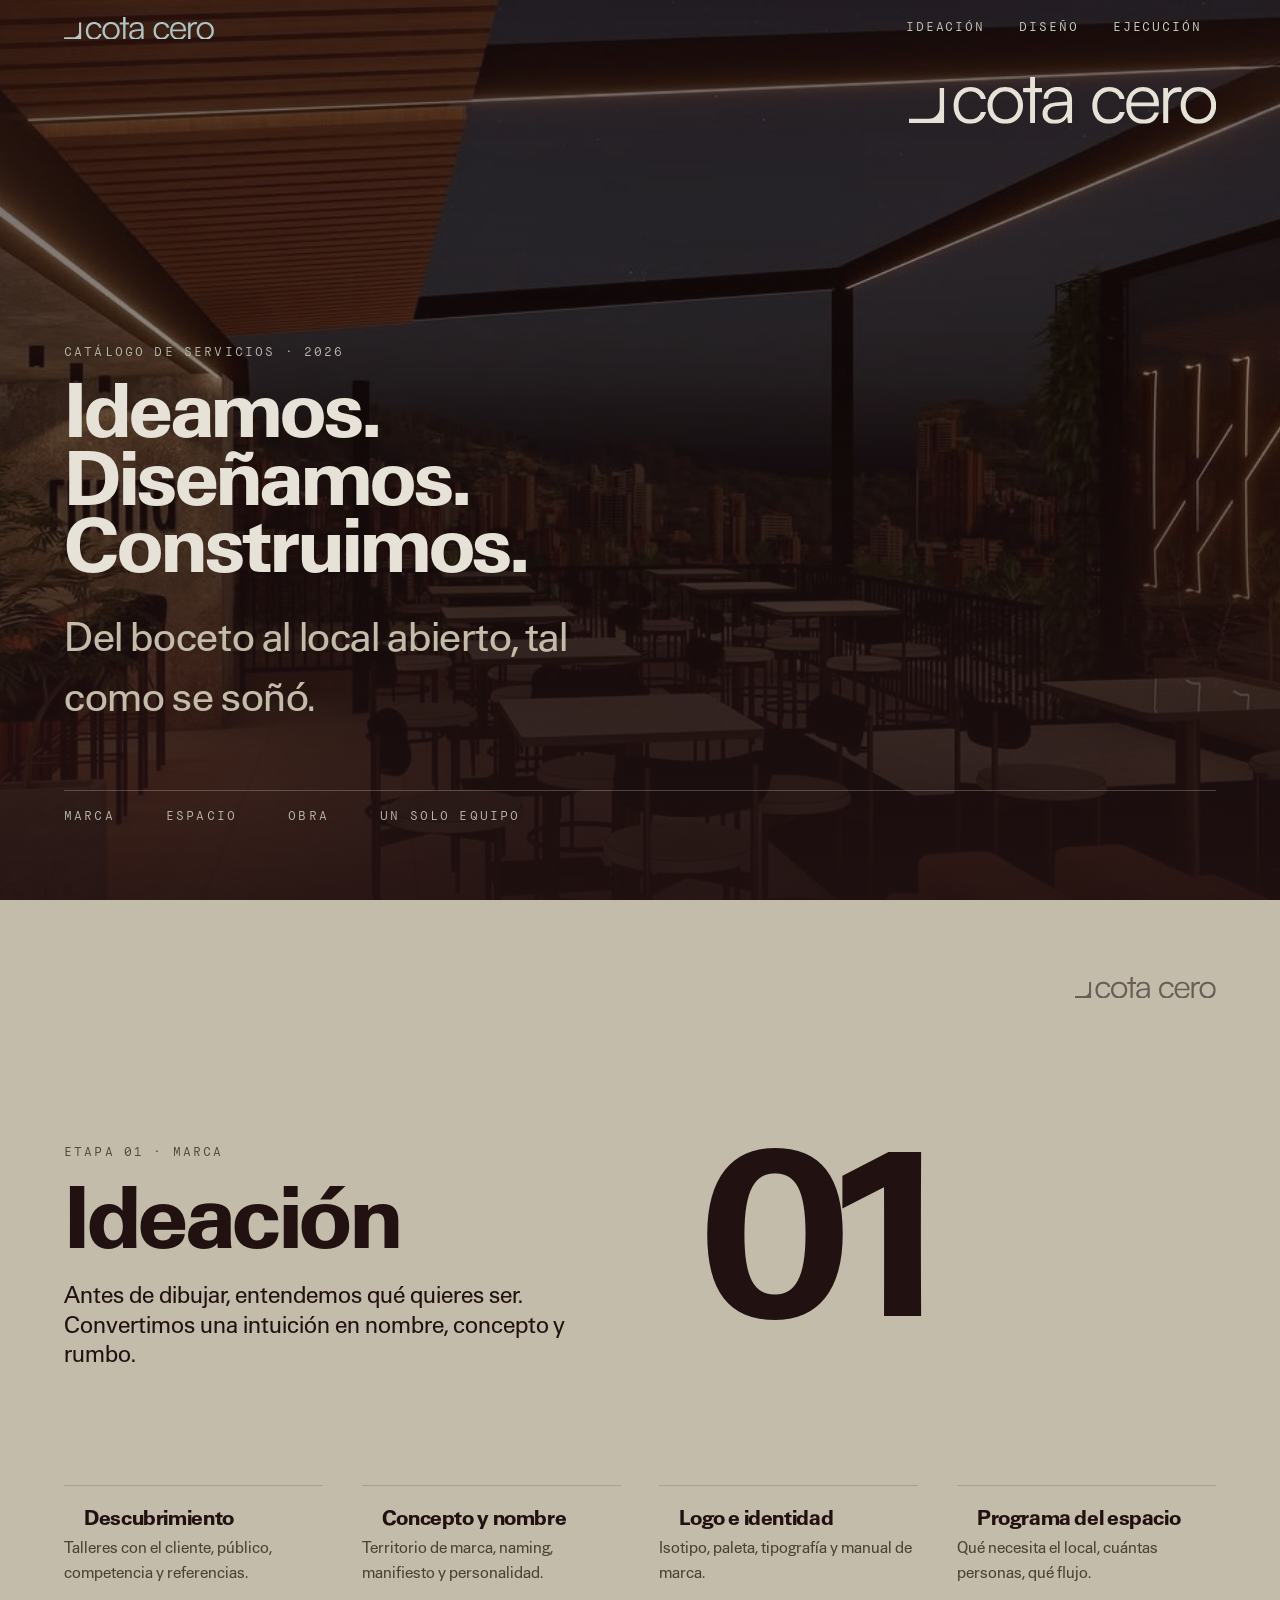
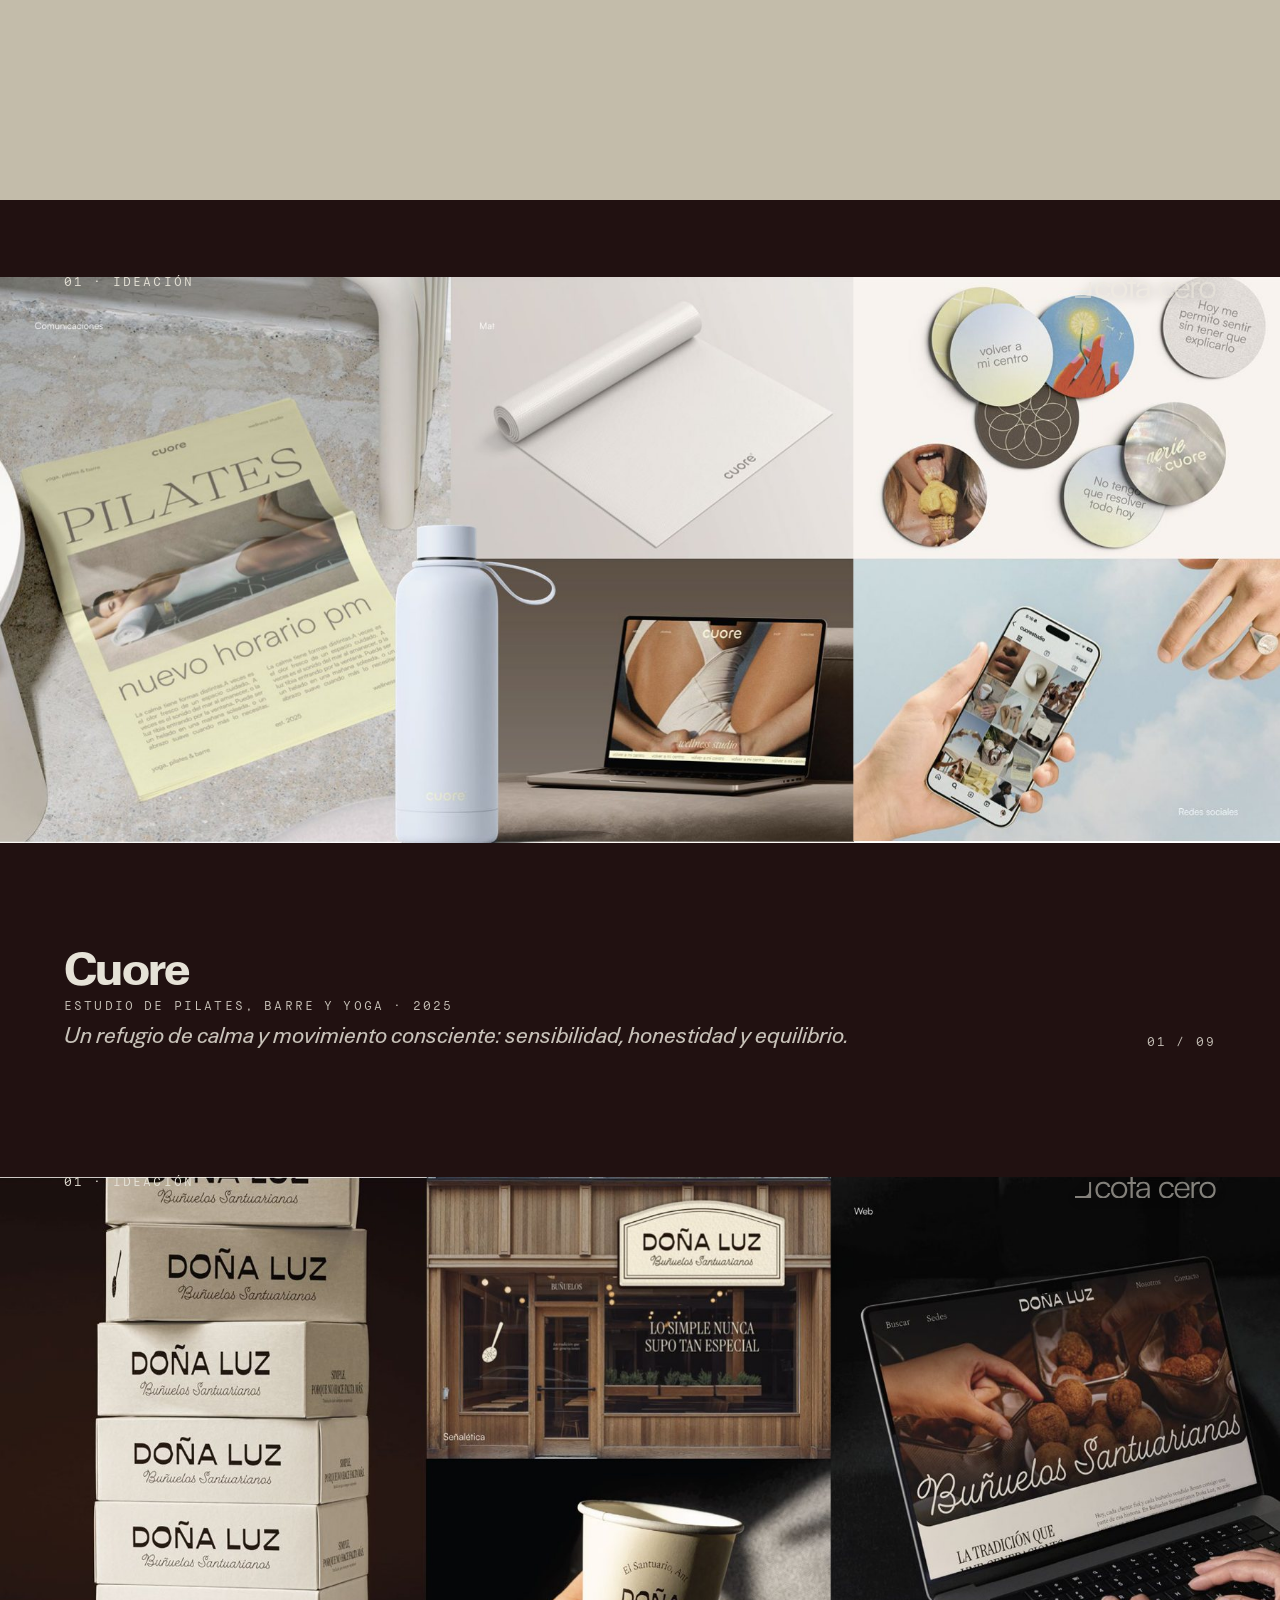
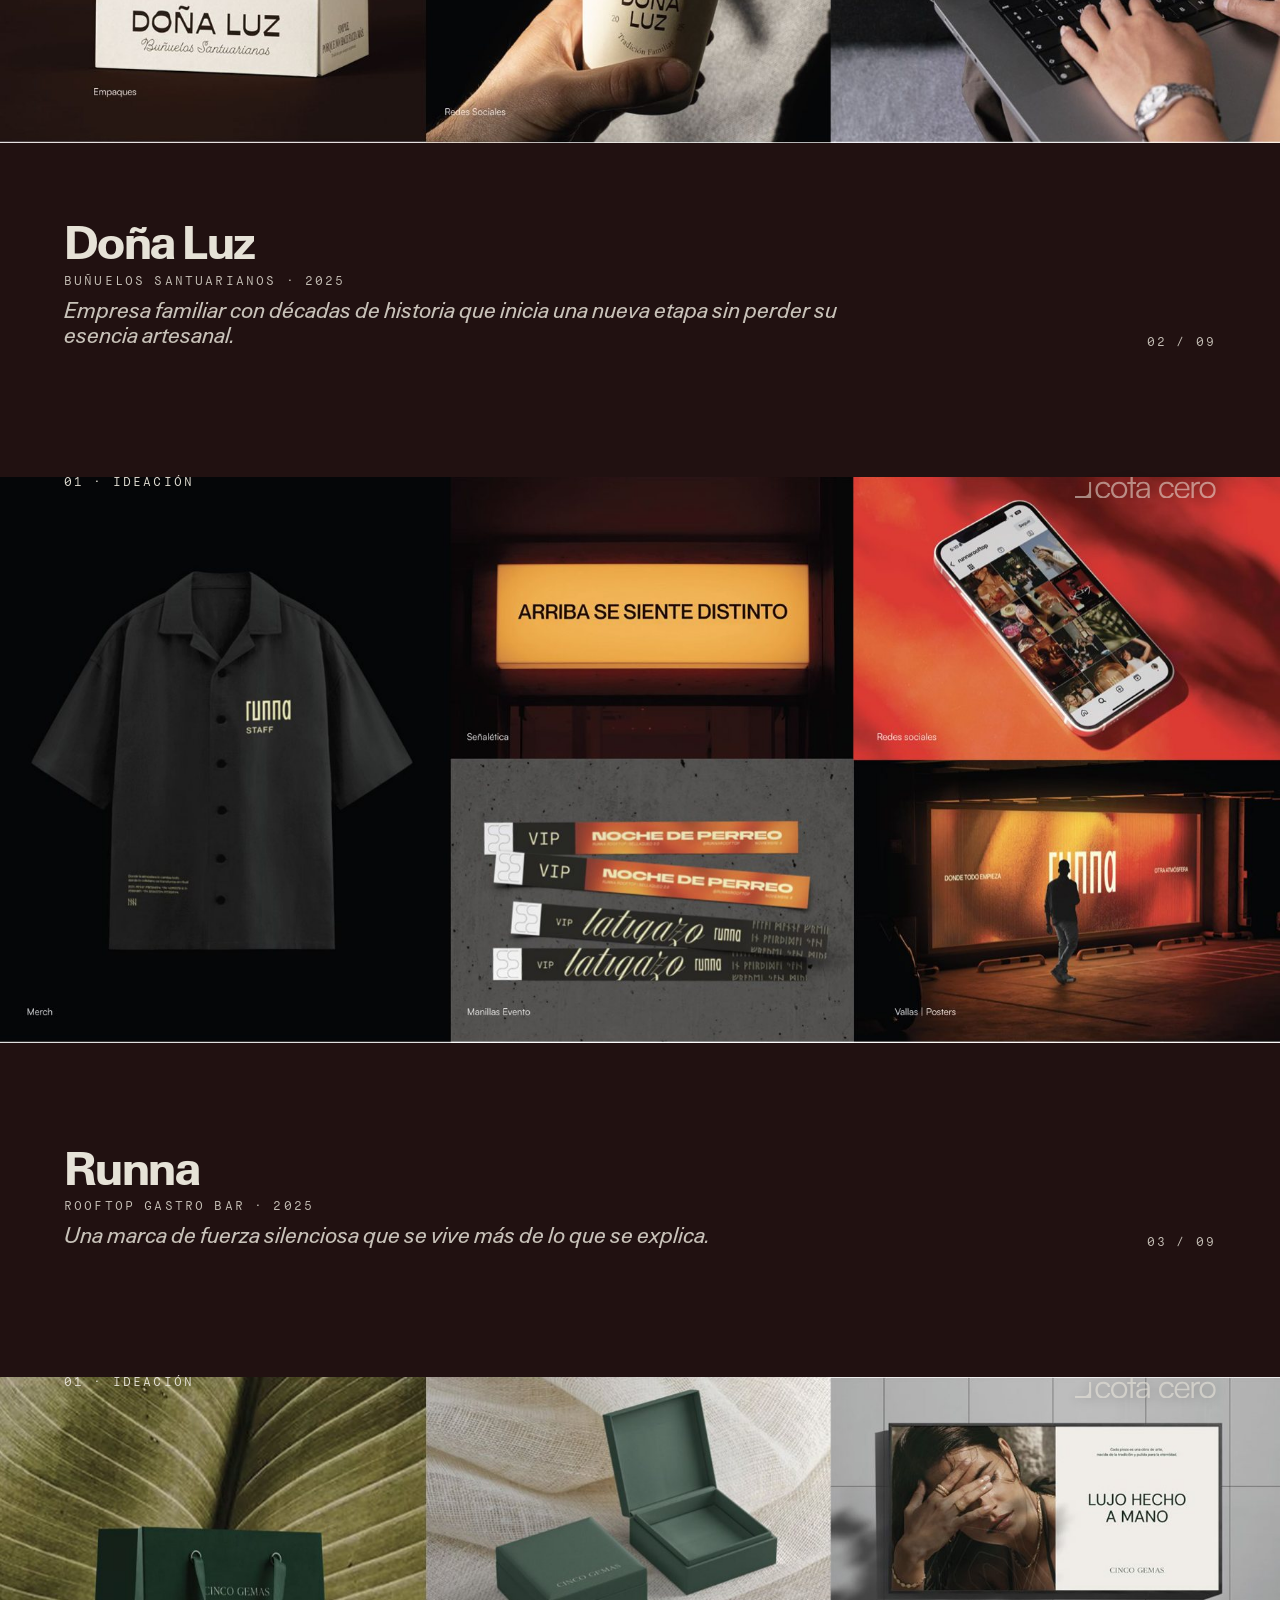
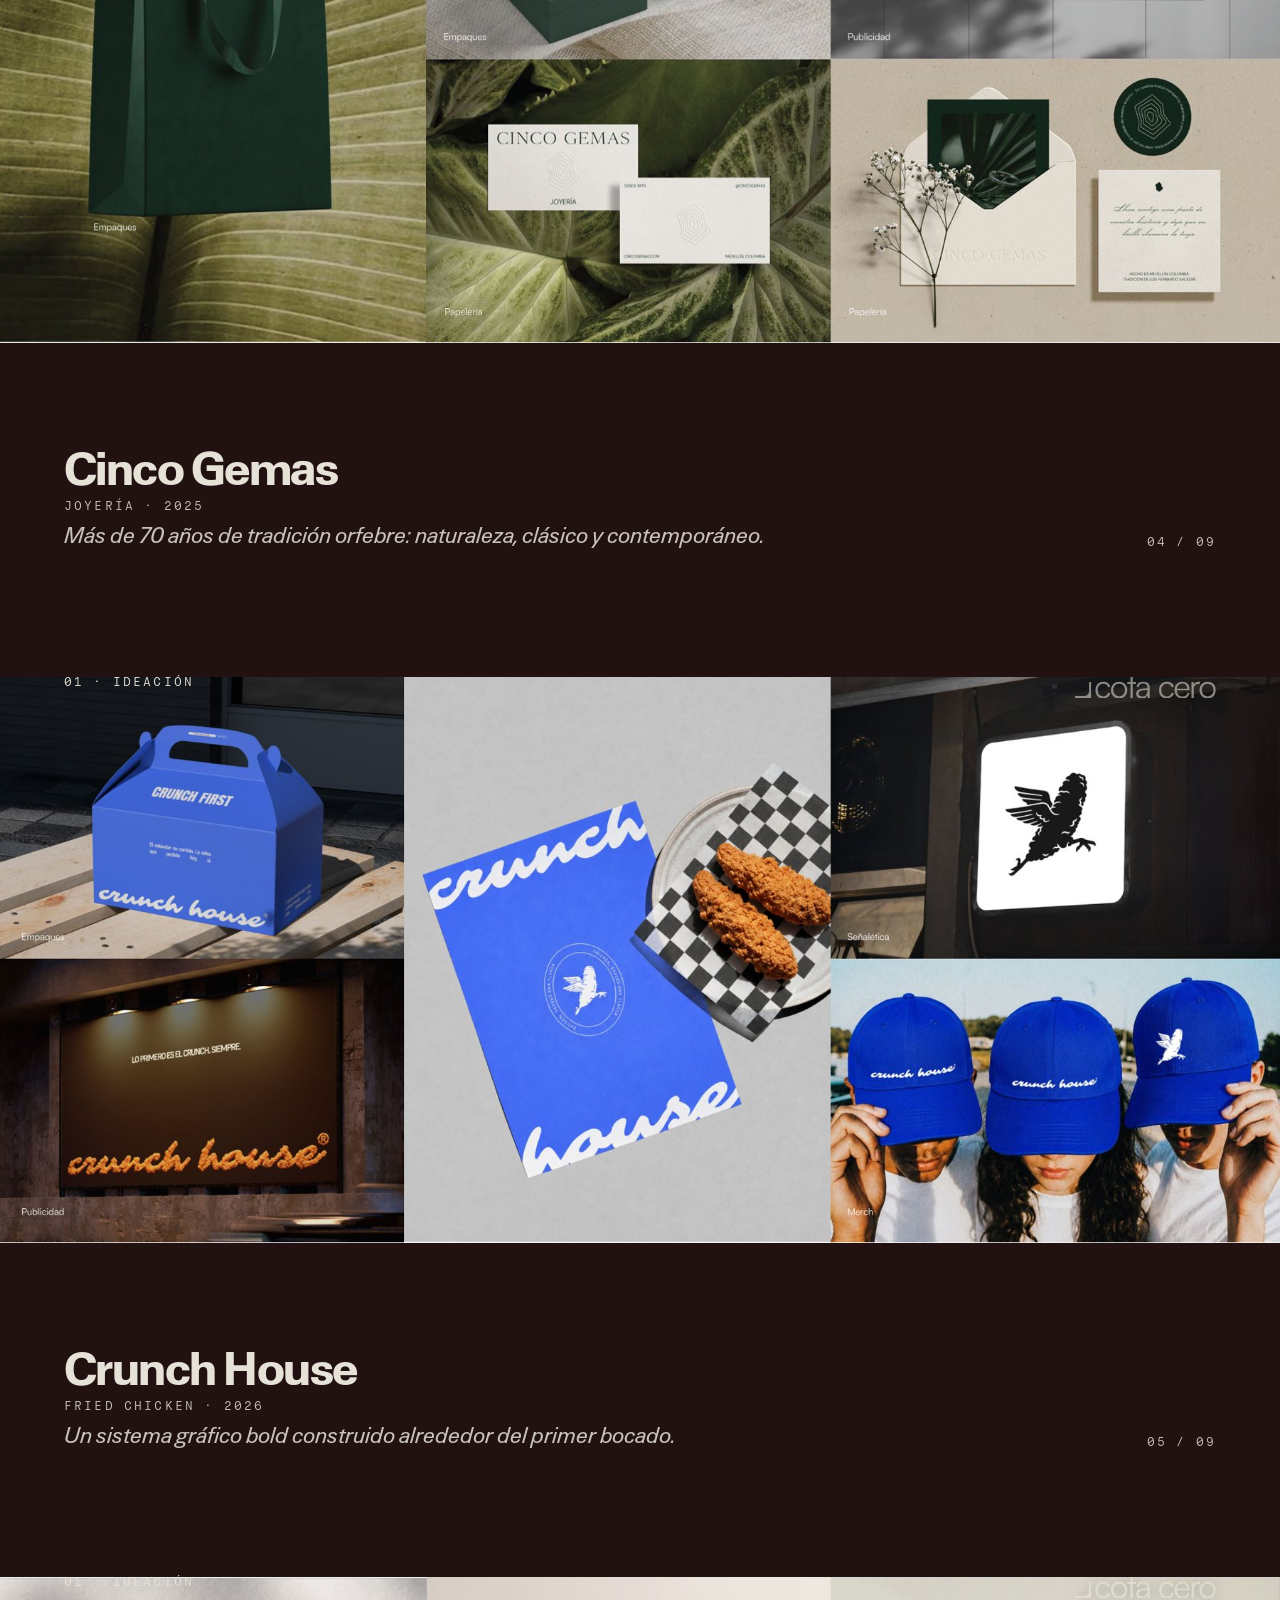
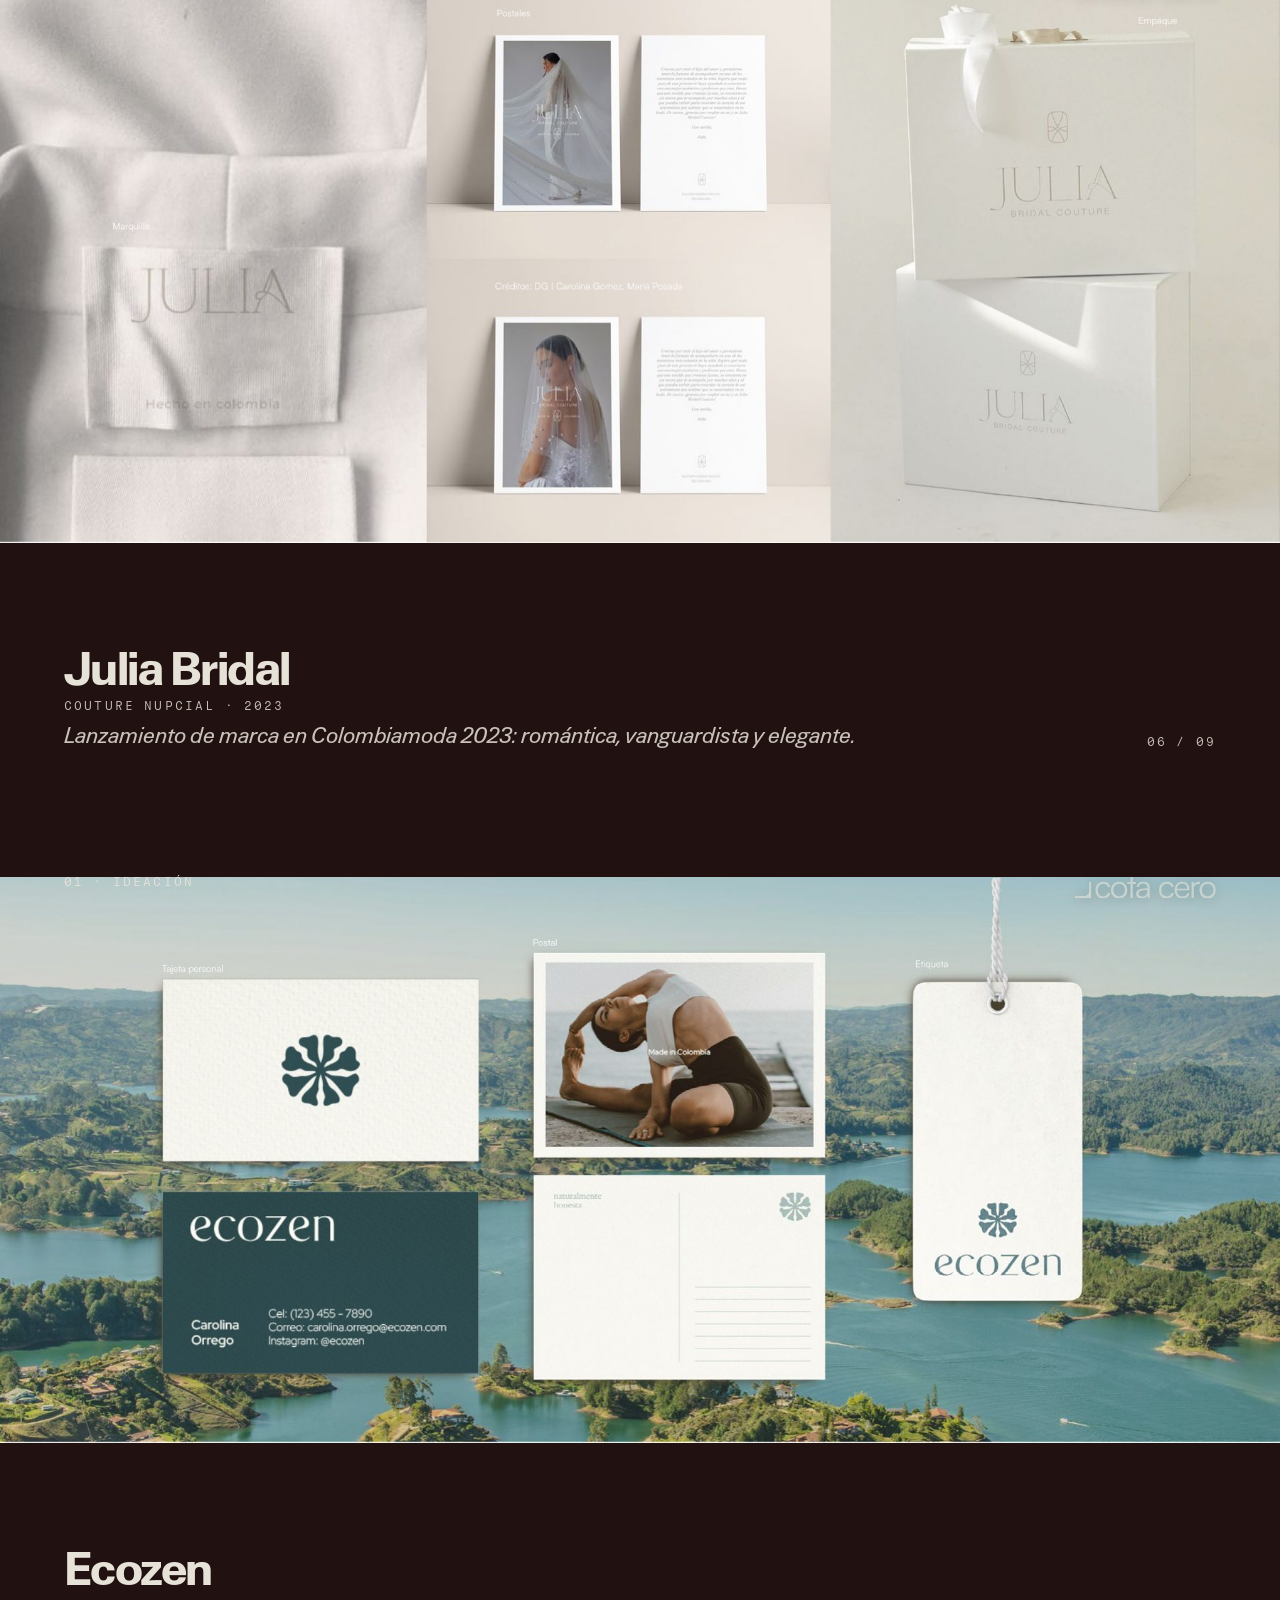
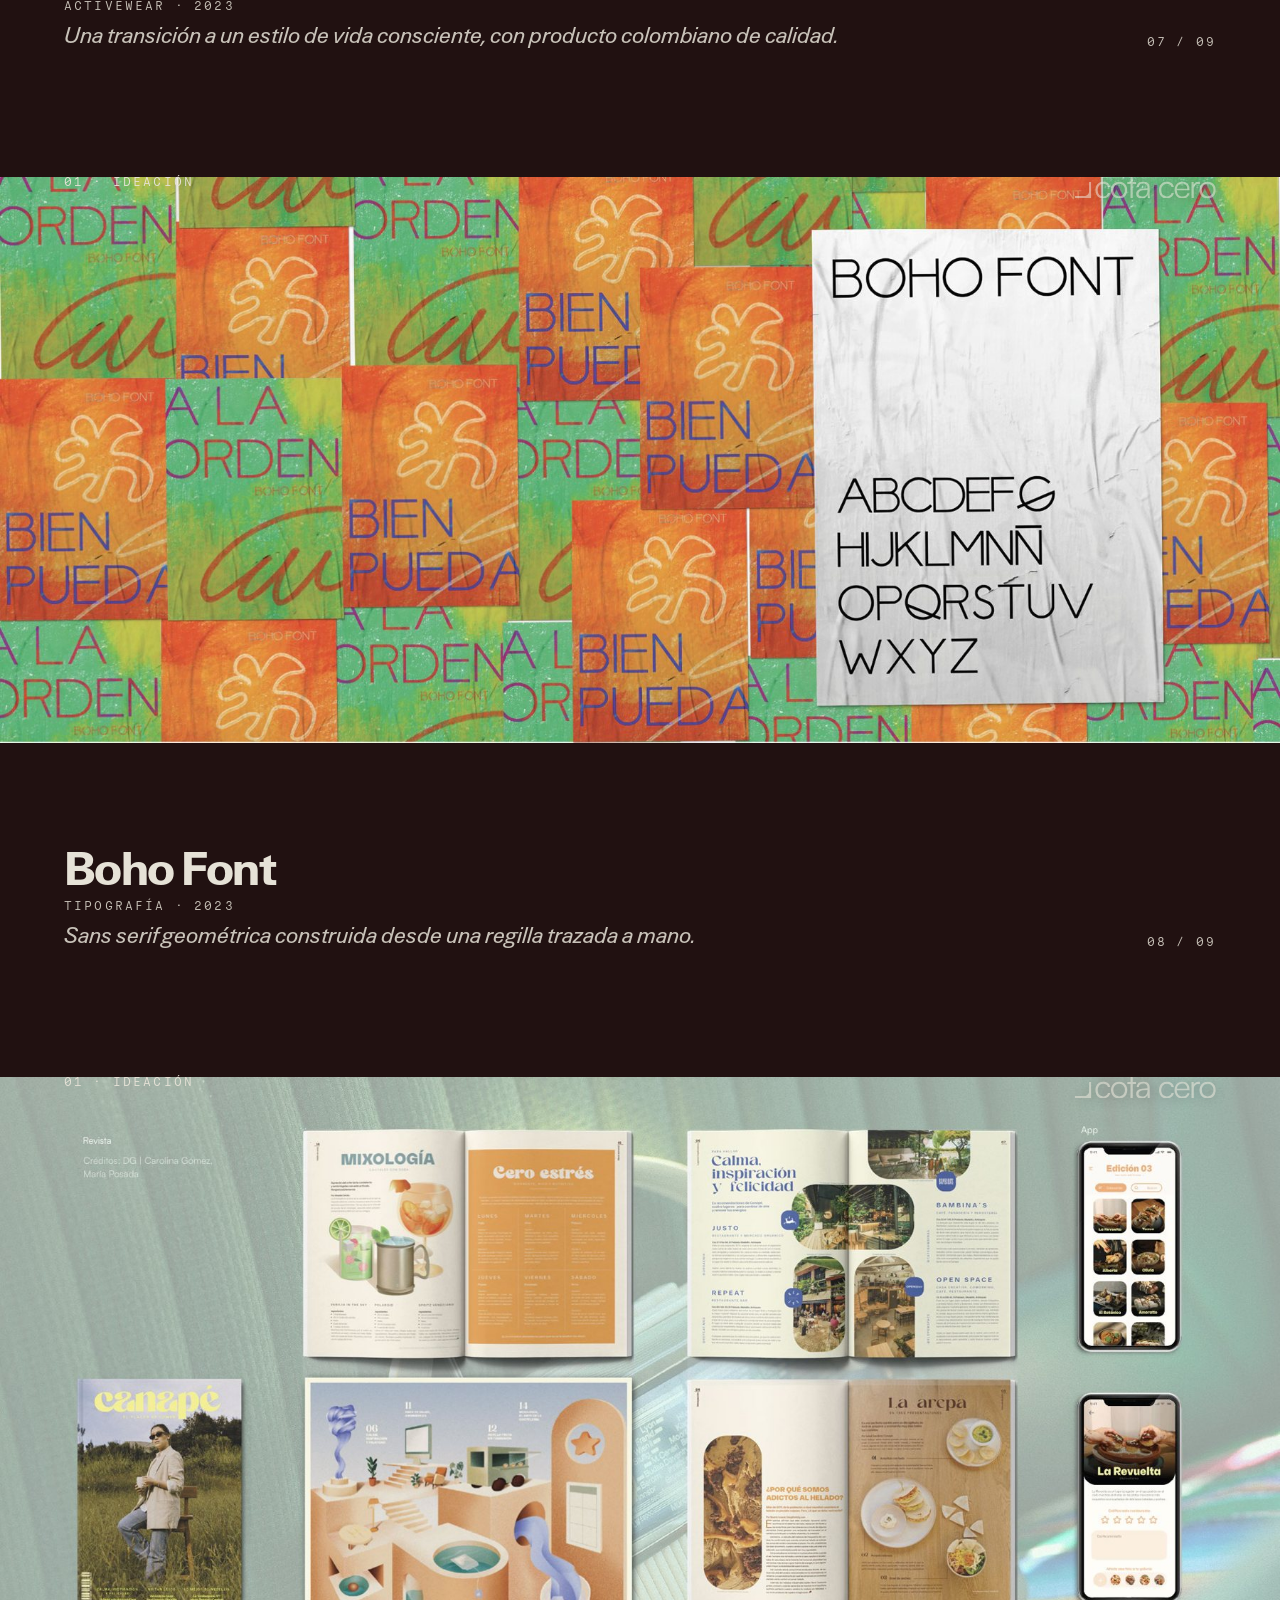
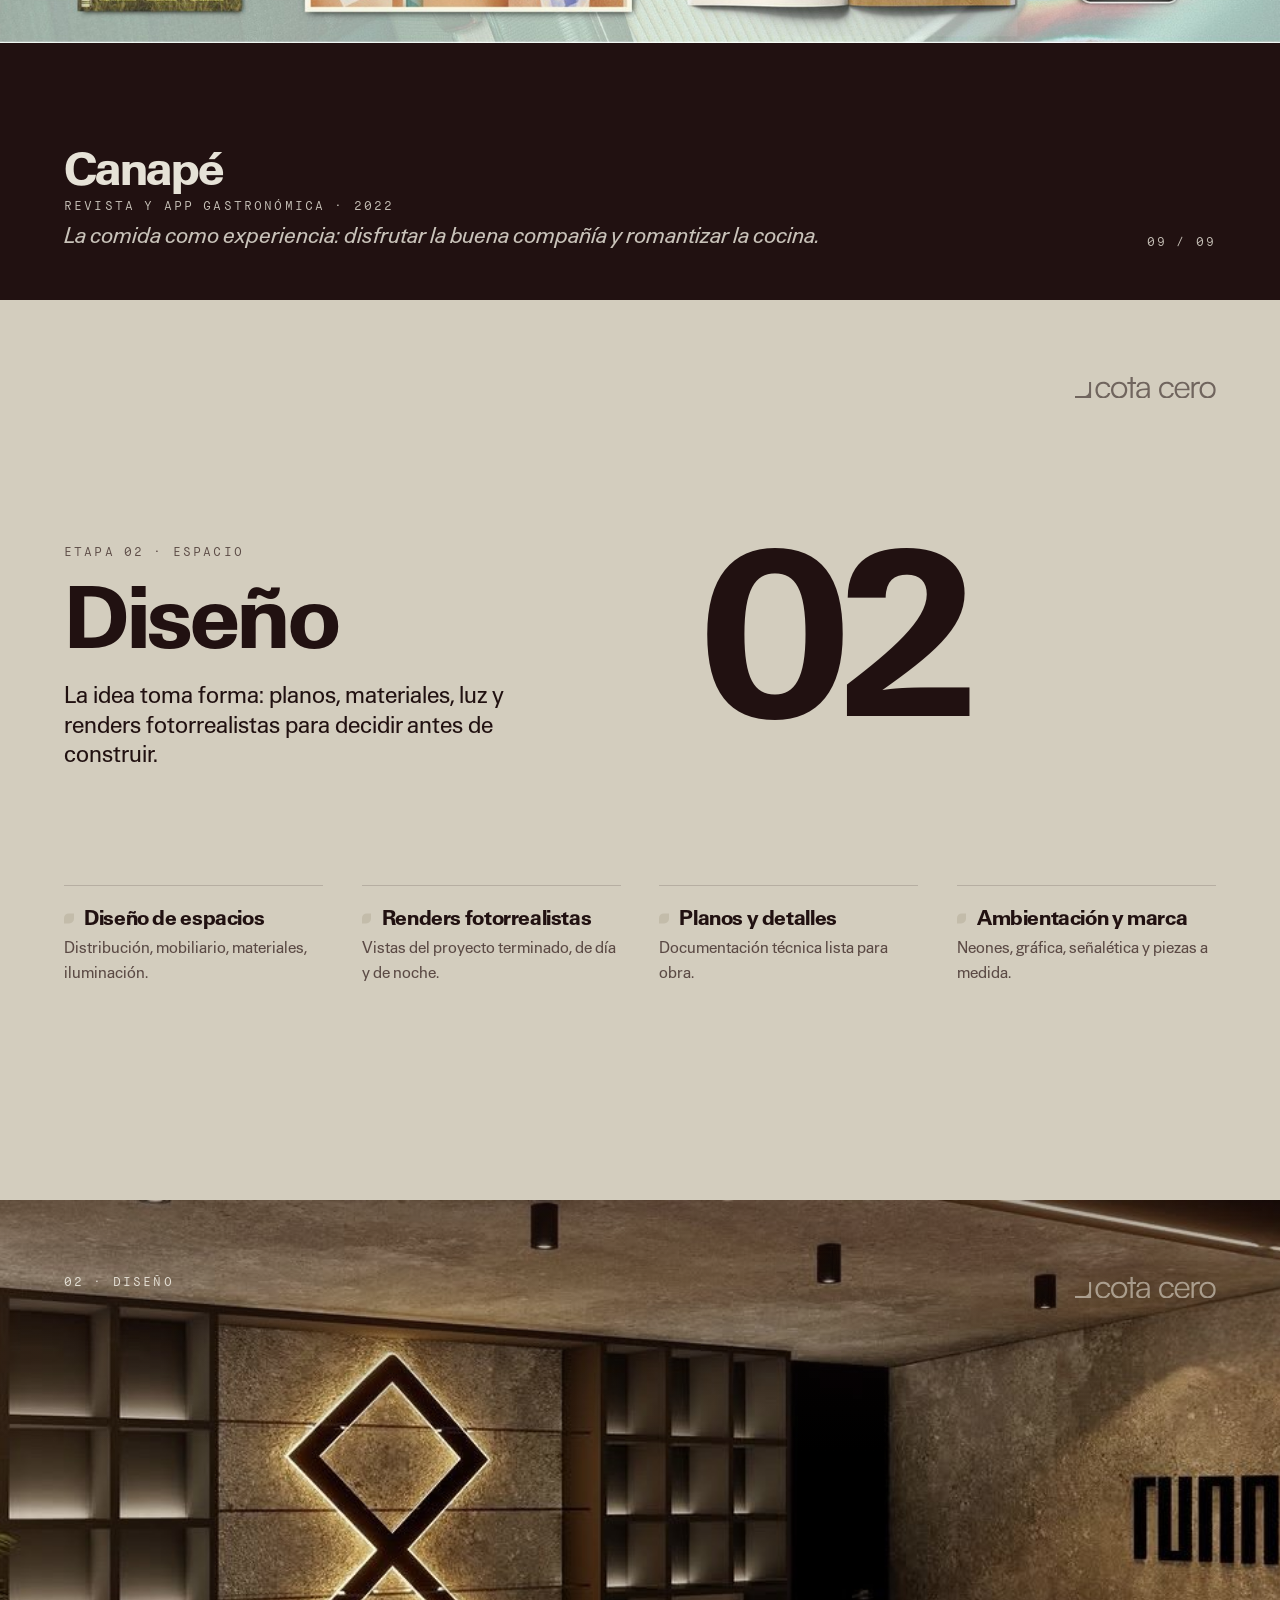
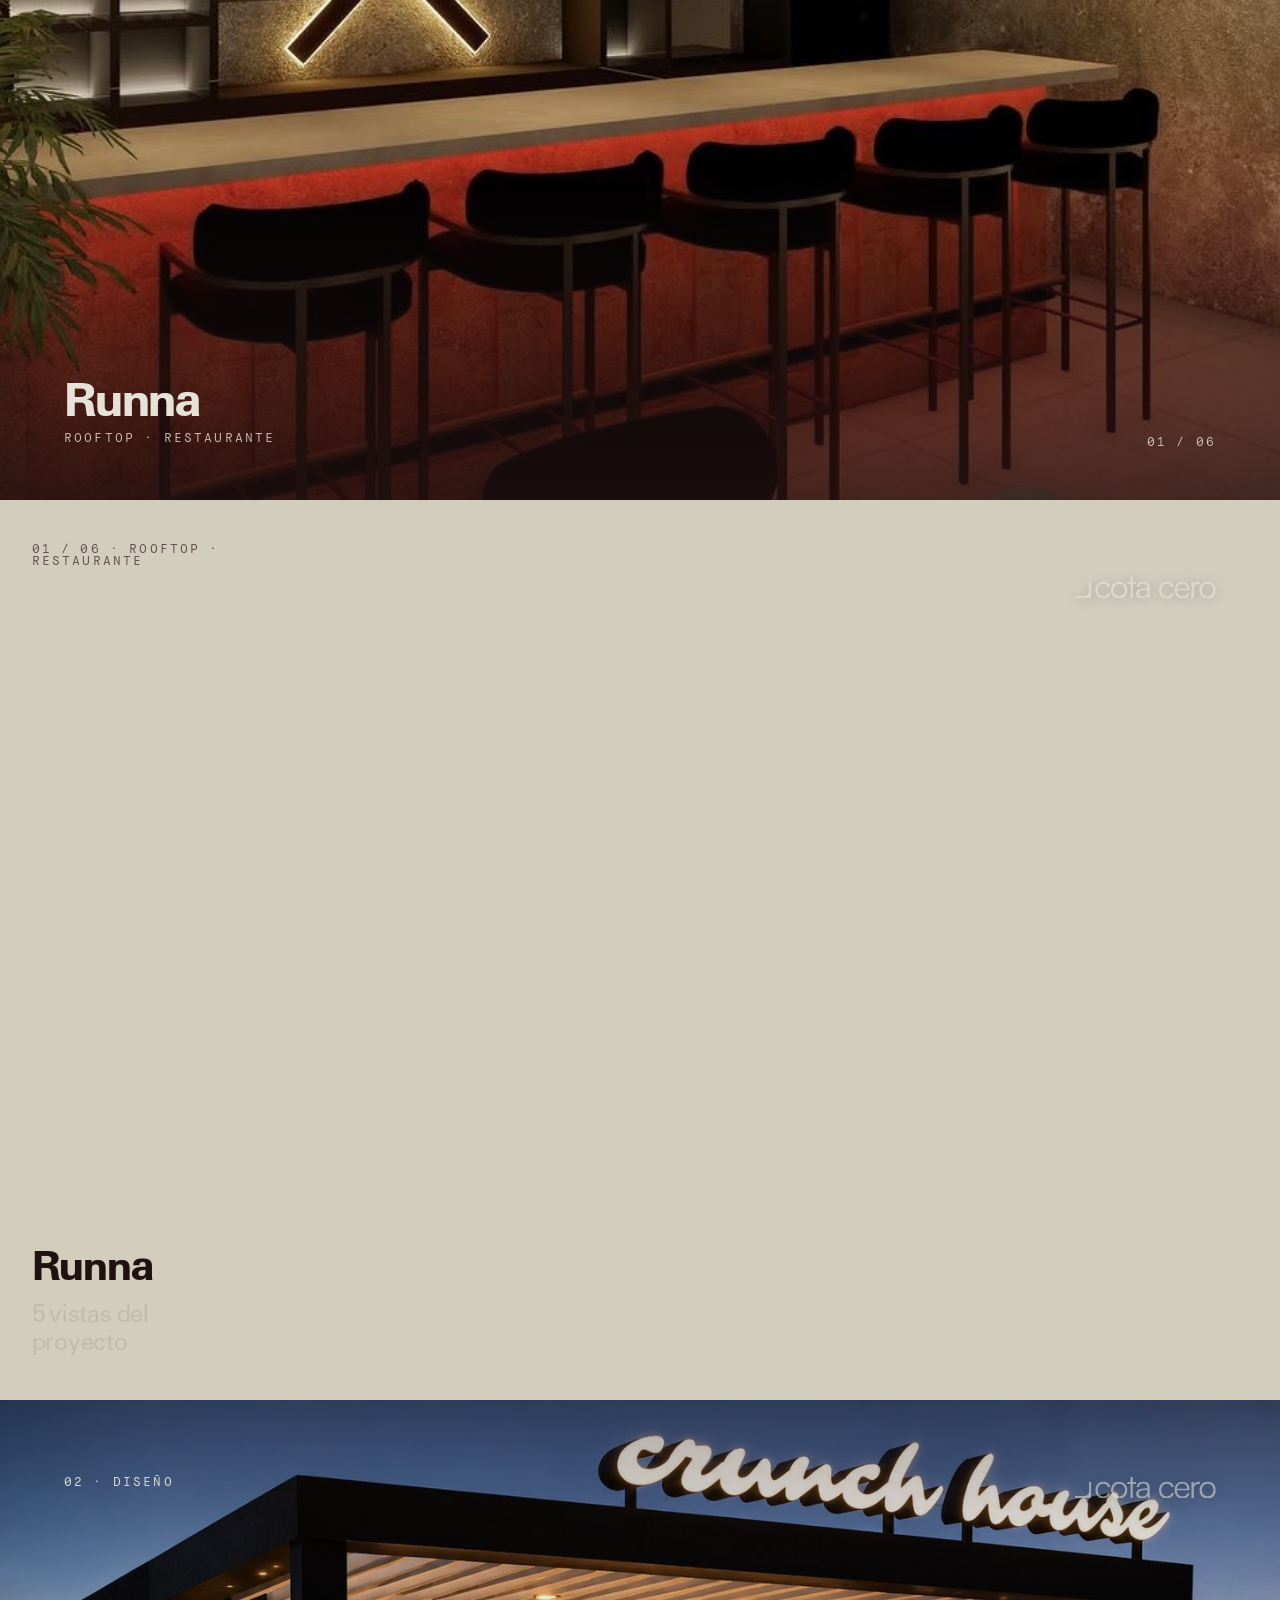
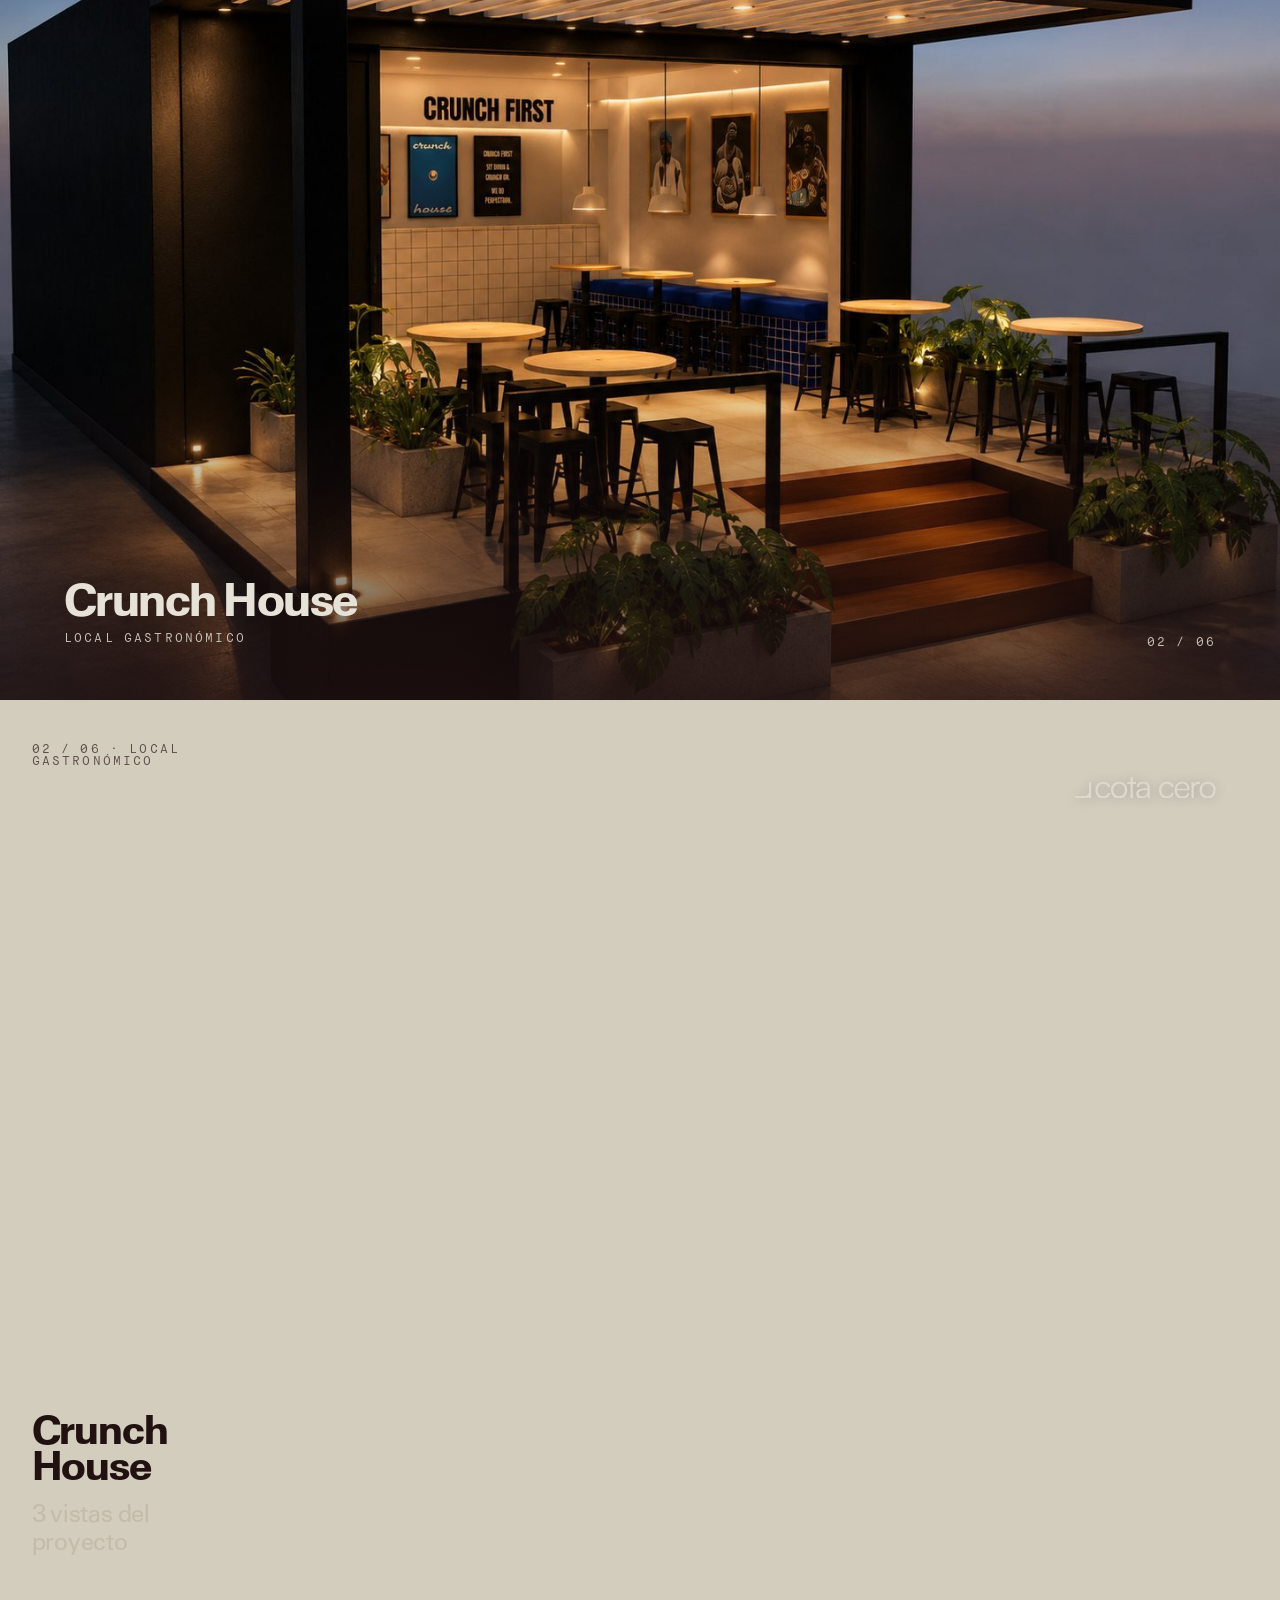
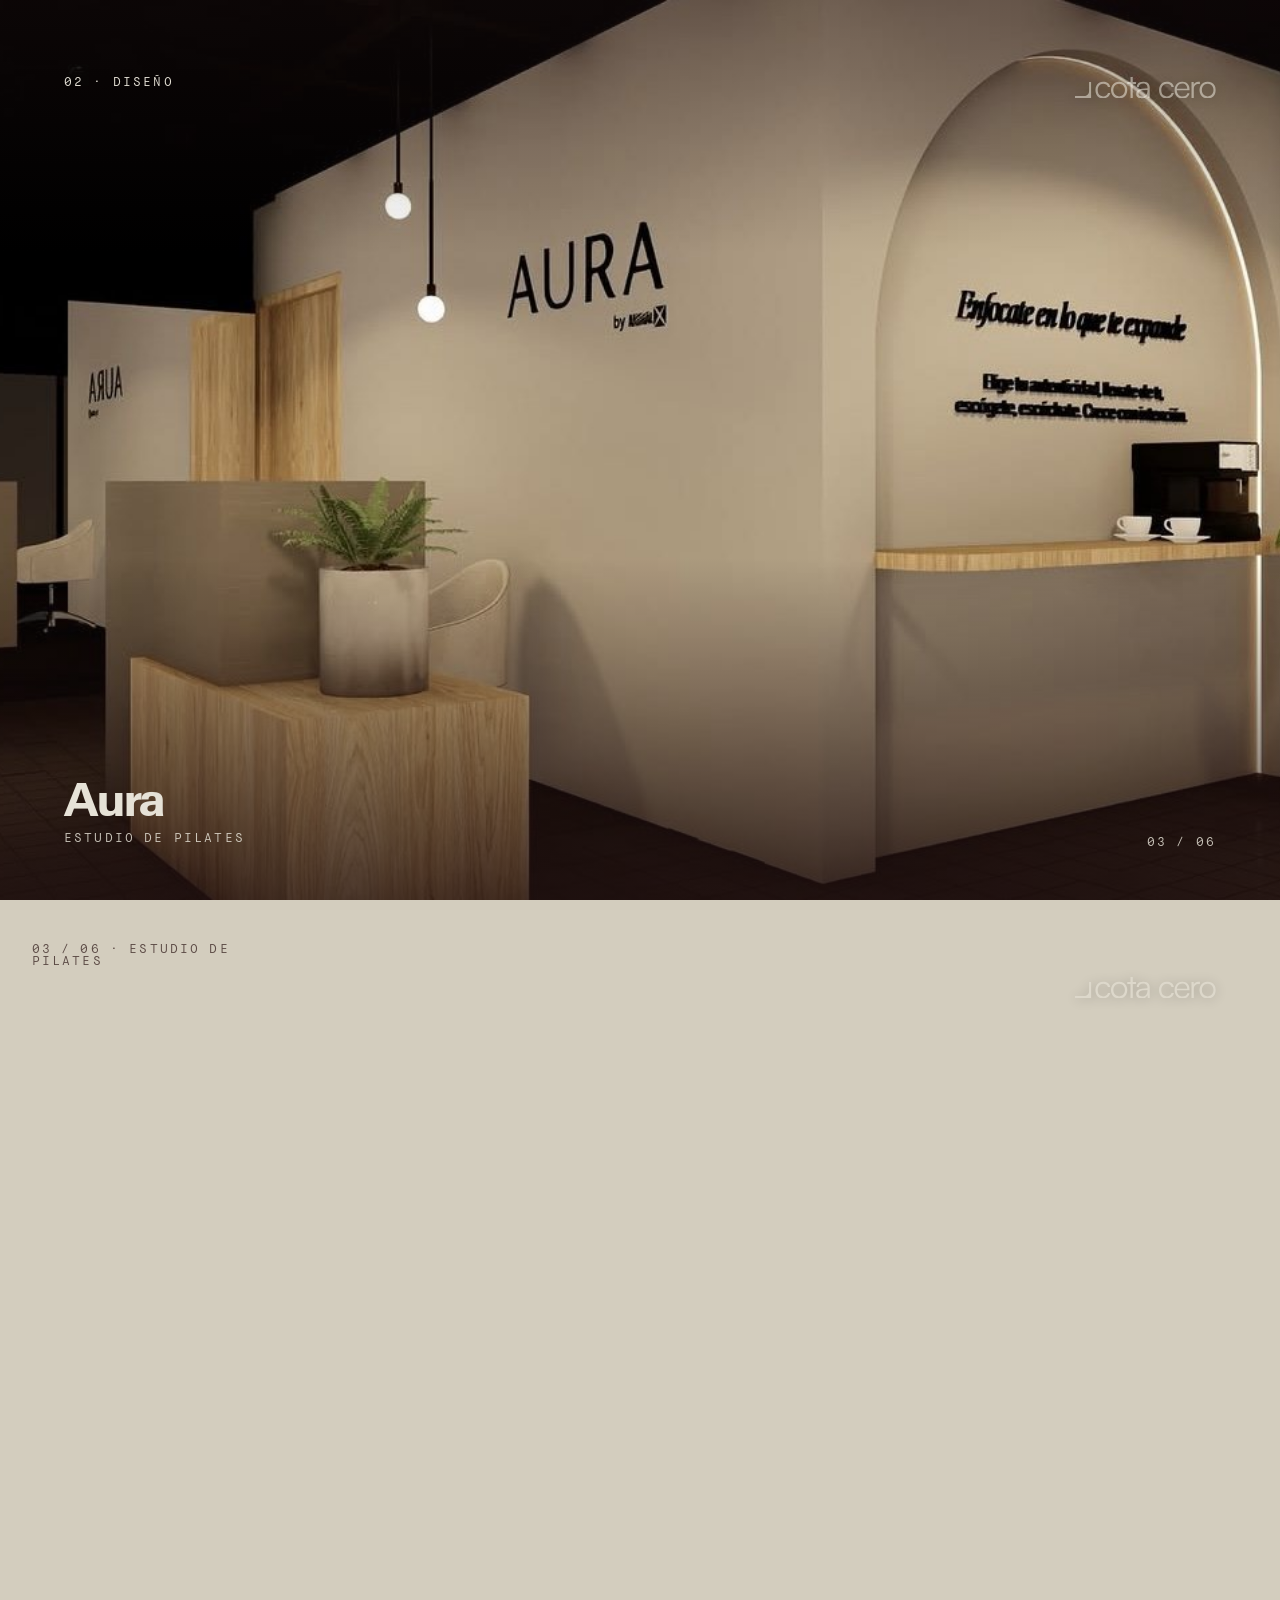
==== commit 113413ea: "Rediseno con la nueva identidad: landing basada en el Keyvisual, catalogo migrado, fuentes y logos C" ====
--- a/catalogo.html
+++ b/catalogo.html
@@ -4,12 +4,12 @@
 <meta charset="utf-8">
 <meta name="viewport" content="width=device-width,initial-scale=1">
 <title>Cota Cero — Catálogo de servicios</title>
-<link rel="preconnect" href="https://fonts.googleapis.com">
-<link href="https://fonts.googleapis.com/css2?family=Bricolage+Grotesque:opsz,wght@12..96,400;12..96,600;12..96,800&family=DM+Sans:wght@400;500;700&family=DM+Mono:wght@400;500&family=Instrument+Serif:ital@0;1&display=swap" rel="stylesheet">
+<link rel="preload" href="fonts/gstaad-bold.woff2" as="font" type="font/woff2" crossorigin>
 <style>
+@font-face{font-family:"PP Neue Gstaad";src:url(fonts/gstaad-light.woff2) format("woff2");font-weight:300;font-style:normal;font-display:swap}@font-face{font-family:"PP Neue Gstaad";src:url(fonts/gstaad-regular.woff2) format("woff2");font-weight:400;font-style:normal;font-display:swap}@font-face{font-family:"PP Neue Gstaad";src:url(fonts/gstaad-italic.woff2) format("woff2");font-weight:400;font-style:normal;font-weight:300;font-display:swap}@font-face{font-family:"PP Neue Gstaad";src:url(fonts/gstaad-bold.woff2) format("woff2");font-weight:700;font-style:normal;font-display:swap}@font-face{font-family:"Maison Neue Mono";src:url(fonts/maison-mono.woff2) format("woff2");font-weight:400;font-style:normal;font-display:swap}
 :root{
-  --tinta:#121411;--hueso:#F3EFE6;--hoja:#2E4A33;--brote:#C9DB6A;--arcilla:#B8693F;--piedra:#D9D2C3;--grafito:#3A3D38;
-  --display:'Bricolage Grotesque',sans-serif;--serif:'Instrument Serif',serif;--body:'DM Sans',sans-serif;--mono:'DM Mono',monospace;
+  --tinta:#211111;--hueso:#E6E2D7;--hoja:#2D1918;--brote:#C3BCAA;--arcilla:#C3BCAA;--piedra:#D3CDBE;--grafito:#252525;
+  --display:'PP Neue Gstaad','Helvetica Neue',Arial,sans-serif;--serif:'PP Neue Gstaad','Helvetica Neue',Arial,sans-serif;--body:'PP Neue Gstaad','Helvetica Neue',Arial,sans-serif;--mono:'Maison Neue Mono',ui-monospace,monospace;
   --ease-out:cubic-bezier(.23,1,.32,1);--ease-io:cubic-bezier(.77,0,.175,1);
   --pad:clamp(20px,5vw,96px);
 }
@@ -18,15 +18,15 @@
 body{font-family:var(--body);font-size:clamp(16px,1.2vw,19px);line-height:1.55;background:var(--hueso);color:var(--tinta);-webkit-tap-highlight-color:transparent;-webkit-print-color-adjust:exact;print-color-adjust:exact}
 img{display:block;max-width:100%}
 .mono{font:500 12px var(--mono);letter-spacing:.18em;text-transform:uppercase}
-.serif{font-family:var(--serif);font-style:italic;font-weight:400;letter-spacing:-.01em}
-h1{font:800 clamp(32px,min(5.6vw,9vh),96px)/.88 var(--display);letter-spacing:-.05em}
-h2{font:800 clamp(40px,6.4vw,112px)/.94 var(--display);letter-spacing:-.045em}
+.serif{font-family:var(--serif);font-style:normal;font-weight:300;font-weight:400;letter-spacing:-.01em}
+h1{font:800 clamp(32px,min(5.6vw,9vh),96px)/.88 var(--display);letter-spacing:-.03em}
+h2{font:800 clamp(40px,6.4vw,112px)/.94 var(--display);letter-spacing:-.03em}
 h3{font:700 clamp(24px,2.4vw,40px)/1.1 var(--display);letter-spacing:-.025em}
 
 
 /* ---------- nav ---------- */
 nav{position:fixed;inset:0 0 auto 0;z-index:20;display:flex;justify-content:space-between;align-items:center;padding:14px var(--pad);color:var(--hueso);mix-blend-mode:difference}
-nav .logo{display:flex;align-items:center;gap:10px;font:800 22px var(--display);letter-spacing:-.05em;text-decoration:none;color:inherit}
+nav .logo{display:flex;align-items:center;gap:10px;font:800 22px var(--display);letter-spacing:-.03em;text-decoration:none;color:inherit}
 nav .logo svg{width:30px;height:30px}
 nav ul{display:flex;gap:6px;list-style:none}
 nav a.l{display:block;padding:8px 14px;border-radius:99px;color:inherit;text-decoration:none;font:500 12px var(--mono);letter-spacing:.16em;text-transform:uppercase;transition:transform 160ms var(--ease-out),background-color 160ms ease}
@@ -38,15 +38,15 @@
 .hero{position:relative;min-height:100svh;height:100svh;padding:0;display:grid;align-items:end;background:var(--tinta);color:var(--hueso);overflow:hidden}
 .hero .bg{position:absolute;inset:0}
 .hero .bg img{width:100%;height:100%;object-fit:cover;opacity:.55;transform:scale(1.04);animation:settle 1.4s var(--ease-out) forwards}
-.hero .bg::after{content:"";position:absolute;inset:0;background:linear-gradient(180deg,rgba(18,20,17,.35),rgba(18,20,17,.1) 40%,rgba(18,20,17,.85))}
+.hero .bg::after{content:"";position:absolute;inset:0;background:linear-gradient(180deg,rgba(33,17,17,.35),rgba(33,17,17,.1) 40%,rgba(33,17,17,.85))}
 @keyframes settle{to{transform:scale(1)}}
 .hero .in{position:relative;padding:0 var(--pad) clamp(40px,6vw,88px)}
-.brand{display:flex;align-items:center;gap:.18em;font:800 clamp(40px,6vw,104px)/1 var(--display);letter-spacing:-.05em;white-space:nowrap;color:var(--hueso);--knock:#121411}
+.brand{display:flex;align-items:center;gap:.18em;font:800 clamp(40px,6vw,104px)/1 var(--display);letter-spacing:-.03em;white-space:nowrap;color:var(--hueso);--knock:#211111}
 .brand svg{width:1.3em;height:1.3em;flex:none}
 .hero .brand{opacity:0;animation:fade 700ms var(--ease-out) 100ms forwards}
 nav .logo{transition:opacity 200ms var(--ease-out)}nav.top .logo{opacity:0;pointer-events:none}
 .hero .serif{font-size:clamp(22px,3vw,48px);color:var(--brote);margin-top:clamp(16px,2vw,32px);max-width:20ch}
-.hero .meta{display:flex;gap:clamp(16px,4vw,64px);flex-wrap:wrap;margin-top:clamp(32px,5vw,72px);padding-top:20px;border-top:1px solid rgba(243,239,230,.25);color:#b9b9ad}
+.hero .meta{display:flex;gap:clamp(16px,4vw,64px);flex-wrap:wrap;margin-top:clamp(32px,5vw,72px);padding-top:20px;border-top:1px solid rgba(230,226,215,.25);color:#b9b9ad}
 .hero h1 span{display:block;overflow:hidden;padding-bottom:.06em}
 .hero h1 span i{display:block;font-style:normal;transform:translateY(105%);animation:rise 900ms var(--ease-out) forwards}
 .hero h1 span:nth-child(2) i{animation-delay:70ms}.hero h1 span:nth-child(3) i{animation-delay:140ms}
@@ -56,10 +56,10 @@
 
 /* ---------- páginas ---------- */
 .pg{position:relative;min-height:100svh;height:100svh;overflow:hidden}
-.stage{--bg:var(--hueso);--fg:var(--tinta);--acc:var(--brote);--mut:#6b6a62;--line:rgba(18,20,17,.16);background:var(--bg);color:var(--fg)}
-.s1{--bg:var(--brote);--mut:#4a5420}
-.s2{--bg:var(--piedra);--acc:var(--arcilla);--mut:#6b675b}
-.s3{--bg:var(--hoja);--fg:var(--hueso);--acc:var(--brote);--mut:#b6c4b3;--line:rgba(243,239,230,.2)}
+.stage{--bg:var(--hueso);--fg:var(--tinta);--acc:var(--brote);--mut:#5B4A45;--line:rgba(33,17,17,.16);background:var(--bg);color:var(--fg)}
+.s1{--bg:var(--brote);--mut:#4a4437}
+.s2{--bg:var(--piedra);--acc:var(--arcilla);--mut:#5B4A45}
+.s3{--bg:var(--hoja);--fg:var(--hueso);--acc:var(--brote);--mut:#B3AB98;--line:rgba(230,226,215,.2)}
 .intro{display:grid;grid-template-columns:minmax(0,1.1fr) minmax(0,1fr);gap:clamp(24px,5vw,96px);align-content:center;align-items:end;padding:clamp(88px,9vw,140px) var(--pad) clamp(40px,5vw,80px)}
 .intro .num{font:800 clamp(80px,17vw,300px)/.8 var(--display);letter-spacing:-.06em;margin-bottom:auto}
 .intro .mono{color:var(--mut);display:block;margin-bottom:20px}
@@ -77,7 +77,7 @@
 .shot .im{position:absolute;inset:0;overflow:hidden;clip-path:inset(0 0 100% 0);transition:clip-path 900ms var(--ease-io)}
 .shot.in .im{clip-path:inset(0)}
 .shot img{width:100%;height:100%;object-fit:cover}
-.shot.land .im::after{content:"";position:absolute;inset:0;background:linear-gradient(180deg,rgba(18,20,17,.35),transparent 28%,transparent 62%,rgba(18,20,17,.75))}
+.shot.land .im::after{content:"";position:absolute;inset:0;background:linear-gradient(180deg,rgba(33,17,17,.35),transparent 28%,transparent 62%,rgba(33,17,17,.75))}
 .lab{position:absolute;z-index:2;display:flex;flex-direction:column;gap:6px}
 .shot.land .lab{left:var(--pad);right:var(--pad);bottom:clamp(24px,4vw,56px);flex-direction:row;justify-content:space-between;align-items:end;color:var(--hueso)}
 .lab h3{font-size:clamp(28px,3.4vw,64px);letter-spacing:-.035em}
@@ -91,7 +91,7 @@
 .shot.port .stagechip{position:absolute;top:clamp(64px,6vw,88px);left:var(--pad);color:var(--mut)}
 .shot.port .lab h3{font-size:clamp(32px,4.4vw,84px)}
 .shot.port .lab .mono{color:var(--mut)}
-.shot.port .lab .cap{font-family:var(--serif);font-style:italic;font-size:clamp(20px,2vw,34px);margin-top:12px;max-width:22ch;line-height:1.2}
+.shot.port .lab .cap{font-family:var(--serif);font-style:normal;font-weight:300;font-size:clamp(20px,2vw,34px);margin-top:12px;max-width:22ch;line-height:1.2}
 @media screen and (max-width:820px){
   .shot.port{grid-template-columns:1fr;grid-template-rows:1fr auto;height:auto;min-height:100svh}
   .shot.port .im{position:relative;width:100%;height:72svh;grid-row:1}
@@ -102,7 +102,7 @@
 .shot.wide .im::after{display:none}
 .shot.wide img{object-fit:contain}
 .shot.wide .lab{color:var(--hueso)}
-.shot.wide .lab .cap{font-family:var(--serif);font-style:italic;font-size:clamp(16px,1.6vw,28px);opacity:.85;max-width:60ch;margin-top:6px;line-height:1.25}
+.shot.wide .lab .cap{font-family:var(--serif);font-style:normal;font-weight:300;font-size:clamp(16px,1.6vw,28px);opacity:.85;max-width:60ch;margin-top:6px;line-height:1.25}
 @media (max-width:700px){.shot.wide{min-height:100svh}.shot.wide .im{inset:auto 0 auto 0;top:calc(50% - 22svh);height:auto}.shot.wide img{height:auto}.shot.wide .lab{bottom:32px}}
 .stagechip{font:500 12px var(--mono);letter-spacing:.18em;text-transform:uppercase}
 .empty{border:1.5px dashed var(--line);border-radius:6px;margin:clamp(88px,9vw,140px) var(--pad);display:grid;gap:12px;place-items:center;text-align:center;color:var(--mut);padding:clamp(36px,6vw,96px);height:calc(100% - 2*clamp(88px,9vw,140px))}
@@ -127,18 +127,18 @@
 .pgrid.n5 figure:first-child{grid-column:span 2}
 .pgrid.n7{grid-template-columns:repeat(4,1fr)}.pgrid.n7 figure:first-child{grid-column:span 2}.pgrid.n7 figure:last-child{grid-column:span 1}
 .s3 .pcol .tt .serif,.pcol.s3 .tt .serif{color:var(--brote)}
-.pcol .wm{color:var(--hueso);--knock:rgba(18,20,17,.55);filter:drop-shadow(0 1px 6px rgba(0,0,0,.45))}
+.pcol .wm{color:var(--hueso);--knock:rgba(33,17,17,.55);filter:drop-shadow(0 1px 6px rgba(0,0,0,.45))}
 @media screen and (max-width:820px){.pcol{grid-template-columns:1fr;height:auto}.pgrid,.pgrid.n3,.pgrid.n4,.pgrid.n5,.pgrid.n6,.pgrid.n2{grid-template-columns:1fr 1fr;grid-template-rows:none}.pgrid figure{aspect-ratio:4/3}.pgrid figure:first-child,.pgrid.n1 figure{grid-column:span 2!important;grid-row:auto!important}}
 
 /* marca de agua */
-.wm{position:absolute;z-index:3;top:clamp(64px,6vw,88px);right:var(--pad);display:flex;align-items:center;gap:.3em;font:800 clamp(15px,1.4vw,24px)/1 var(--display);letter-spacing:-.05em;white-space:nowrap;color:var(--fg,var(--hueso));opacity:.55;pointer-events:none;--knock:var(--bg,#121411)}
+.wm{position:absolute;z-index:3;top:clamp(64px,6vw,88px);right:var(--pad);display:flex;align-items:center;gap:.3em;font:800 clamp(15px,1.4vw,24px)/1 var(--display);letter-spacing:-.03em;white-space:nowrap;color:var(--fg,var(--hueso));opacity:.55;pointer-events:none;--knock:var(--bg,#211111)}
 .wm svg{width:1.5em;height:1.5em;flex:none}
-.shot .wm,.collage .wm,.hero .wm,.close .wm{color:var(--hueso);--knock:rgba(18,20,17,.55)}
+.shot .wm,.collage .wm,.hero .wm,.close .wm{color:var(--hueso);--knock:rgba(33,17,17,.55)}
 .shot .wm,.collage .wm{filter:drop-shadow(0 1px 6px rgba(0,0,0,.45))}
-.hero .wm{opacity:1;font-size:clamp(26px,3.2vw,56px);--knock:#121411;animation:fade 700ms var(--ease-out) 100ms both}
+.hero .wm{opacity:1;font-size:clamp(26px,3.2vw,56px);--knock:#211111;animation:fade 700ms var(--ease-out) 100ms both}
 .close .wm{--knock:var(--tinta)}
 .last{background:var(--brote);color:var(--tinta);display:grid;place-items:center;--knock:var(--brote)}
-.last .lg{display:flex;flex-direction:column;align-items:center;gap:.25em;font:800 clamp(56px,9vw,170px)/1 var(--display);letter-spacing:-.055em;color:var(--tinta)}
+.last .lg{display:flex;flex-direction:column;align-items:center;gap:.25em;font:800 clamp(56px,9vw,170px)/1 var(--display);letter-spacing:-.03em;color:var(--tinta)}
 .last .lg svg{width:1.6em;height:1.6em;color:var(--hoja)}
 .last .lg small{font:500 clamp(11px,1vw,16px) var(--mono);letter-spacing:.2em;text-transform:uppercase;margin-top:1.2em;opacity:.7}
 .collage .tt{position:relative}
@@ -161,8 +161,8 @@
 
 /* ---------- cierre ---------- */
 .close{background:var(--tinta);color:var(--hueso);display:grid;align-content:space-between;gap:64px;padding:clamp(88px,9vw,140px) var(--pad) clamp(32px,4vw,64px)}
-.close h2 .a{color:var(--brote)}.close h2 .b{color:var(--arcilla)}.close h2 .c{color:#7fa383}
-.close .row{display:flex;justify-content:space-between;flex-wrap:wrap;gap:24px;align-items:end;border-top:1px solid rgba(243,239,230,.2);padding-top:28px;color:#a7a79c}
+.close h2 .a{color:var(--brote)}.close h2 .b{color:var(--arcilla)}.close h2 .c{color:#8a826f}
+.close .row{display:flex;justify-content:space-between;flex-wrap:wrap;gap:24px;align-items:end;border-top:1px solid rgba(230,226,215,.2);padding-top:28px;color:#a7a79c}
 .close svg{width:72px;height:72px}
 .btn{display:inline-block;padding:16px 28px;border-radius:99px;background:var(--brote);color:var(--tinta);text-decoration:none;font:700 17px var(--display);transition:transform 160ms var(--ease-out)}
 .btn:active{transform:scale(.97)}
@@ -170,7 +170,7 @@
 /* ---------- lightbox ---------- */
 dialog{border:0;background:transparent;max-width:none;max-height:none;width:100vw;height:100dvh;padding:clamp(12px,3vw,48px);place-items:center}
 dialog[open]{display:grid}
-dialog::backdrop{background:rgba(18,20,17,.92);animation:fade 200ms ease-out forwards;opacity:0}
+dialog::backdrop{background:rgba(33,17,17,.92);animation:fade 200ms ease-out forwards;opacity:0}
 dialog img{max-width:100%;max-height:92dvh;object-fit:contain;border-radius:4px;animation:pop 220ms var(--ease-out)}
 @keyframes pop{from{opacity:0;transform:scale(.96)}}
 dialog button{position:fixed;top:16px;right:16px;width:44px;height:44px;border-radius:50%;border:0;background:var(--hueso);color:var(--tinta);font:500 22px var(--body);cursor:pointer;transition:transform 160ms var(--ease-out)}
@@ -202,12 +202,23 @@
   .intro{grid-template-columns:1.1fr 1fr;padding:140px 96px 80px}
   .shot.land .lab{left:96px;right:96px}.shot.port .lab{padding:0 96px 72px}
 }
+
+.wmk{display:block;height:auto;aspect-ratio:1920/292.79;flex:none}
+nav .logo svg.wmk{width:150px;height:auto}
+.wm svg.wmk{width:clamp(120px,11vw,190px);height:auto}
+.hero .wm svg.wmk{width:clamp(200px,24vw,380px);height:auto}
+.last .lg svg.wmk{width:clamp(260px,44vw,820px);height:auto;color:var(--hoja)}
+.last .lg small{opacity:.8}
 </style>
 </head>
 <body>
+<svg width="0" height="0" style="position:absolute" aria-hidden="true" focusable="false">
+<symbol id="wm" viewBox="0 0 1920 292.79" fill="currentColor"><path d="M191.83,193.01c0,37.19-30.15,67.34-67.34,67.34H0v27.4h219.23V69.2h-27.4v123.81Z"/><path d="M425.37,252.41c-12.03,8.28-26.32,12.41-42.86,12.41-14.74,0-27.6-3.61-38.57-10.83-10.98-7.22-19.48-17.29-25.49-30.23-6.02-12.93-9.02-28.12-9.02-45.56s3.23-33.16,9.7-46.24c6.47-13.08,15.41-23.23,26.84-30.45,11.43-7.22,24.36-10.83,38.8-10.83,15.34,0,28.87,4.06,40.6,12.18,11.73,8.12,19.7,19.7,23.91,34.74h31.13c-4.22-22.56-14.97-40.6-32.26-54.14-17.3-13.53-38.58-20.3-63.84-20.3-21.06,0-39.48,4.89-55.27,14.66-15.79,9.78-28.13,23.31-36.99,40.6-8.87,17.3-13.31,37.37-13.31,60.23s4.36,42.86,13.08,60c8.72,17.14,20.82,30.45,36.32,39.93,15.49,9.47,33.61,14.21,54.36,14.21,16.54,0,31.65-3.09,45.34-9.25,13.68-6.16,25.19-14.81,34.51-25.94,9.32-11.12,15.64-24.06,18.95-38.8h-31.58c-4.22,14.14-12.34,25.34-24.36,33.61Z"/><path d="M658.84,78.05c-16.69-9.92-35.72-14.89-57.07-14.89s-40,4.96-56.84,14.89c-16.85,9.92-30.08,23.46-39.7,40.6-9.63,17.14-14.44,36.99-14.44,59.55s4.81,41.58,14.44,58.87c9.62,17.3,22.86,30.9,39.7,40.83,16.84,9.92,35.79,14.89,56.84,14.89s40.38-4.96,57.07-14.89c16.69-9.92,29.85-23.53,39.48-40.83,9.62-17.29,14.44-36.92,14.44-58.87s-4.81-42.41-14.44-59.55c-9.63-17.14-22.78-30.68-39.48-40.6ZM671.02,223.09c-6.77,13.08-16.09,23.31-27.97,30.68-11.89,7.37-25.64,11.05-41.28,11.05s-29.4-3.68-41.28-11.05c-11.89-7.37-21.21-17.59-27.97-30.68-6.77-13.08-10.15-28.2-10.15-45.34s3.39-31.73,10.15-44.66c6.77-12.93,16.09-23.16,27.97-30.68,11.88-7.51,25.64-11.28,41.28-11.28s29.4,3.76,41.28,11.28c11.88,7.52,21.2,17.75,27.97,30.68,6.77,12.94,10.15,27.82,10.15,44.66s-3.39,32.26-10.15,45.34Z"/><polygon points="787.64 0 756.96 0 756.96 69.03 713.2 69.03 713.2 95.19 756.96 95.19 756.96 287.38 787.64 287.38 787.64 95.19 831.4 95.19 831.4 69.03 787.64 69.03 787.64 0"/><path d="M976.67,71.96c-12.94-5.87-27.97-8.8-45.11-8.8s-33.39,3.01-46.92,9.02c-13.54,6.02-24.07,14.44-31.58,25.26-7.52,10.83-11.28,23.62-11.28,38.35h28.42c0-14.73,5.26-26.17,15.79-34.29,10.52-8.12,25.41-12.18,44.66-12.18,10.83,0,20.6,1.66,29.32,4.96,8.72,3.31,15.64,9.1,20.75,17.37,5.11,8.28,7.67,19.63,7.67,34.06v7.22l-72.18,5.87c-25.57,2.11-45.57,9.18-60,21.2-14.44,12.03-21.66,28.13-21.66,48.27,0,18.95,6.54,34.44,19.62,46.47,13.08,12.03,31.2,18.05,54.36,18.05,18.34,0,34.66-3.84,48.95-11.5,14.28-7.67,24.73-18.42,31.35-32.26l4.06,38.35h26.17v-141.21c0-19.24-3.84-34.96-11.51-47.14-7.67-12.18-17.97-21.2-30.9-27.07ZM988.4,188.13c0,23.46-6.31,42.56-18.95,57.3-12.63,14.74-30.53,22.11-53.69,22.11-15.04,0-27.07-3.38-36.09-10.15-9.02-6.77-13.53-16.76-13.53-30,0-12.03,4.51-22.25,13.53-30.68,9.02-8.42,23.76-13.53,44.21-15.34l64.51-4.96v11.73Z"/><path d="M1292.46,252.41c-12.03,8.28-26.32,12.41-42.86,12.41-14.74,0-27.6-3.61-38.57-10.83-10.98-7.22-19.48-17.29-25.49-30.23-6.02-12.93-9.02-28.12-9.02-45.56s3.23-33.16,9.7-46.24c6.47-13.08,15.41-23.23,26.84-30.45,11.43-7.22,24.36-10.83,38.8-10.83,15.34,0,28.87,4.06,40.6,12.18,11.73,8.12,19.7,19.7,23.91,34.74h31.13c-4.22-22.56-14.97-40.6-32.26-54.14-17.3-13.53-38.58-20.3-63.84-20.3-21.06,0-39.48,4.89-55.27,14.66-15.79,9.78-28.13,23.31-36.99,40.6-8.87,17.3-13.31,37.37-13.31,60.23s4.36,42.86,13.08,60c8.72,17.14,20.82,30.45,36.32,39.93,15.49,9.47,33.61,14.21,54.36,14.21,16.54,0,31.65-3.09,45.34-9.25,13.68-6.16,25.19-14.81,34.51-25.94,9.32-11.12,15.64-24.06,18.95-38.8h-31.58c-4.22,14.14-12.34,25.34-24.36,33.61Z"/><path d="M1514.65,76.24c-14.89-8.72-32.26-13.08-52.11-13.08s-38.95,4.89-54.59,14.66c-15.64,9.78-27.9,23.31-36.77,40.6-8.87,17.3-13.31,37.22-13.31,59.78s4.51,42.86,13.53,60,21.58,30.53,37.67,40.15c16.08,9.62,34.66,14.44,55.72,14.44,25.86,0,47.07-6.09,63.61-18.27,16.54-12.18,27.67-29.7,33.38-52.56h-29.77c-3.91,14.44-11.58,25.42-23.01,32.93-11.43,7.52-26.02,11.28-43.76,11.28-24.67,0-43.69-7.97-57.07-23.91-12.24-14.57-18.81-34.62-19.86-60h173.48v-15.34c0-20.75-4.14-38.87-12.41-54.36-8.28-15.49-19.85-27.59-34.74-36.32ZM1388.98,159.71c1.28-11.11,3.97-21.13,8.14-30,6.01-12.78,14.66-22.63,25.94-29.55,11.28-6.91,24.43-10.38,39.47-10.38,20.45,0,36.92,6.39,49.4,19.17,12.48,12.79,18.72,29.71,18.72,50.75h-141.68Z"/><path d="M1703,66.32c-3.61-.9-7.07-1.5-10.38-1.8-3.31-.3-6.62-.45-9.92-.45-16.85,0-31.13,4.44-42.86,13.31-9.19,6.95-15.67,15.55-19.5,25.73l-2.15-34.08h-29.32v218.35h31.13v-124.51c0-21.05,5.93-37.74,17.82-50.08,11.88-12.33,27.89-18.5,48.05-18.5h17.14v-27.97Z"/><path d="M1905.56,118.65c-9.63-17.14-22.78-30.68-39.48-40.6-16.69-9.92-35.72-14.89-57.07-14.89s-40,4.96-56.84,14.89c-16.85,9.92-30.08,23.46-39.7,40.6-9.63,17.14-14.44,36.99-14.44,59.55s4.81,41.58,14.44,58.87c9.62,17.3,22.86,30.9,39.7,40.83,16.84,9.92,35.79,14.89,56.84,14.89s40.38-4.96,57.07-14.89c16.69-9.92,29.85-23.53,39.48-40.83,9.62-17.29,14.44-36.92,14.44-58.87s-4.81-42.41-14.44-59.55ZM1878.27,223.09c-6.77,13.08-16.09,23.31-27.97,30.68-11.89,7.37-25.64,11.05-41.28,11.05s-29.4-3.68-41.28-11.05c-11.89-7.37-21.21-17.59-27.97-30.68-6.77-13.08-10.15-28.2-10.15-45.34s3.39-31.73,10.15-44.66c6.77-12.93,16.09-23.16,27.97-30.68,11.88-7.51,25.64-11.28,41.28-11.28s29.4,3.76,41.28,11.28c11.88,7.52,21.2,17.75,27.97,30.68,6.77,12.94,10.15,27.82,10.15,44.66s-3.39,32.26-10.15,45.34Z"/></symbol>
+<symbol id="iso" viewBox="0 0 1920 820.71" fill="currentColor"><path d="M1509.65,0H410.35C184.08,0,0,184.08,0,410.35s184.08,410.35,410.35,410.35h1099.29c226.27,0,410.35-184.08,410.35-410.35S1735.92,0,1509.65,0ZM1509.65,782.03H410.35c-204.94,0-371.67-166.73-371.67-371.67S205.41,38.68,410.35,38.68h1099.29c204.94,0,371.67,166.73,371.67,371.67s-166.73,371.67-371.67,371.67Z"/><path d="M364.86,296.31c22.72-16.34,49.04-24.52,78.97-24.52,38.23,0,70.24,12.05,96.01,36.16,25.77,24.11,42.52,58.06,50.29,101.83h38.23c-5.55-35.46-16.91-65.94-34.08-91.44-17.19-25.48-38.52-45.02-64.01-58.6-25.49-13.57-54.59-20.37-87.28-20.37-37.13,0-69.97,9.56-98.5,28.68-28.55,19.12-50.85,45.59-66.92,79.38-16.08,33.81-24.11,72.88-24.11,117.21s8.03,84.52,24.11,118.87c16.07,34.37,38.36,61.1,66.92,80.22,28.53,19.12,61.37,28.68,98.5,28.68,32.69,0,62.06-6.94,88.11-20.78,26.04-13.85,47.51-33.52,64.42-59.02,16.9-25.48,27.85-55.97,32.83-91.44h-37.41c-7.77,43.22-24.52,77.18-50.29,101.83-25.77,24.67-58.06,36.99-96.84,36.99-29.93,0-56.25-8.17-78.97-24.52-22.73-16.34-40.46-39.34-53.2-68.99-12.75-29.64-19.12-63.59-19.12-101.83s6.36-71.76,19.12-100.58c12.74-28.81,30.47-51.4,53.2-67.75Z"/><path d="M768.02,118h-39.07v129.67h-107.23v31.59h107.23v287.61c0,30.48,5.53,54.86,16.63,73.15,11.08,18.29,25.77,31.46,44.05,39.49,18.29,8.03,38.51,12.05,60.68,12.05,8.86,0,17.59-.7,26.18-2.08,8.58-1.39,17.87-4.03,27.85-7.9v-34.08c-8.87,3.32-17.04,5.55-24.52,6.65-7.48,1.12-15.66,1.66-24.52,1.66-24.94,0-45.72-6.92-62.34-20.78-16.63-13.85-24.94-39.07-24.94-75.64v-280.13h140.48v-31.59h-140.48V118Z"/><path d="M1268.02,302.54c-18.02-19.95-39.35-35.33-64.01-46.13-24.66-10.81-51.95-16.21-81.87-16.21s-57.23,5.4-81.88,16.21c-24.67,10.81-46.01,26.18-64.01,46.13-18.02,19.95-32,43.78-41.98,71.49-9.97,27.72-14.96,57.92-14.96,90.61s4.99,63.73,14.96,91.44c9.98,27.72,23.96,51.82,41.98,72.32,18,20.51,39.34,36.16,64.01,46.97,24.65,10.81,51.95,16.21,81.88,16.21s57.21-5.4,81.87-16.21c24.65-10.81,45.99-26.46,64.01-46.97,18-20.5,32-44.6,41.98-72.32,9.97-27.7,14.96-58.19,14.96-91.44s-4.99-62.89-14.96-90.61c-9.98-27.7-23.98-51.54-41.98-71.49ZM979.57,567.29c-14.13-29.09-21.19-63.3-21.19-102.66s7.06-72.45,21.19-101c14.13-28.53,33.52-50.84,58.19-66.92,24.65-16.07,52.79-24.11,84.38-24.11,25.57,0,48.82,5.39,69.84,15.93l-.7,1.25-4.68,8.25h.04s-176.53,313.85-176.53,313.85c-11.99-12.63-22.2-27.45-30.53-44.6ZM1264.69,567.29c-14.13,29.09-33.54,51.68-58.19,67.75-24.67,16.08-52.79,24.11-84.37,24.11s-59.72-8.03-84.38-24.11c-.11-.07-.2-.15-.31-.22l183.93-327.01c17.69,14.76,32.17,33.32,43.31,55.82,14.13,28.55,21.19,62.21,21.19,101s-7.06,73.57-21.19,102.66Z"/><path d="M1415.56,599.3c-12.2,0-22.44,4.16-30.76,12.47-8.31,8.31-12.47,18.85-12.47,31.59s4.16,23.28,12.47,31.59c8.31,8.31,18.56,12.47,30.76,12.47s23.28-4.16,31.59-12.47c8.31-8.31,12.47-18.83,12.47-31.59s-4.16-23.28-12.47-31.59c-8.31-8.31-18.85-12.47-31.59-12.47Z"/></symbol>
+</svg>
 
 <nav class="top">
-  <a class="logo" href="#top"><svg xmlns="http://www.w3.org/2000/svg" viewBox="0 0 100 100"><g fill="#C9DB6A" stroke="#121411" stroke-width="3.2" stroke-linejoin="round"><path transform="rotate(-36 50 90) translate(50 90) scale(.7) translate(-50 -90)" d="M50 90C30 68 30 32 50 6C70 32 70 68 50 90Z"/><path transform="rotate(36 50 90) translate(50 90) scale(.7) translate(-50 -90)" d="M50 90C30 68 30 32 50 6C70 32 70 68 50 90Z"/><path d="M50 90C30 68 30 32 50 6C70 32 70 68 50 90Z"/></g><rect x="12" y="94" width="76" height="3.4" fill="#C9DB6A"/></svg><span>cota cero</span></a>
+  <a class="logo" href="#top"><svg class="wmk" viewBox="0 0 1920 292.79"><use href="#wm"/></svg></a>
   <ul>
     <li><a class="l" href="#ideacion">Ideación</a></li>
     <li><a class="l" href="#diseno">Diseño</a></li>
@@ -215,19 +226,19 @@
   </ul>
 </nav>
 
-<header class="hero" id="top"><div class="wm" aria-hidden="true"><svg xmlns="http://www.w3.org/2000/svg" viewBox="0 0 100 100"><g fill="currentColor" stroke="var(--knock)" stroke-width="3.2" stroke-linejoin="round"><path transform="rotate(-36 50 90) translate(50 90) scale(.7) translate(-50 -90)" d="M50 90C30 68 30 32 50 6C70 32 70 68 50 90Z"/><path transform="rotate(36 50 90) translate(50 90) scale(.7) translate(-50 -90)" d="M50 90C30 68 30 32 50 6C70 32 70 68 50 90Z"/><path d="M50 90C30 68 30 32 50 6C70 32 70 68 50 90Z"/></g><rect x="12" y="94" width="76" height="3.4" fill="currentColor"/></svg><span>cota cero</span></div>
+<header class="hero" id="top"><div class="wm" aria-hidden="true"><svg class="wmk" viewBox="0 0 1920 292.79"><use href="#wm"/></svg></div>
   <div class="bg"><img src="_assets/web/02_DISENO_runna_e.jpg" alt=""></div>
   <div class="in">
     <span class="mono" style="color:#b9b9ad;display:block">Catálogo de servicios · 2026</span>
     <h1 style="margin-top:20px"><span><i>Ideamos.</i></span><span><i>Diseñamos.</i></span><span><i>Construimos.</i></span></h1>
-    <p class="serif">Del boceto al local abierto, tal como se ideó.</p>
+    <p class="serif">Del boceto al local abierto, tal como se soñó.</p>
     <div class="meta mono"><span>Marca</span><span>Espacio</span><span>Obra</span><span>Un solo equipo</span></div>
   </div>
 </header>
 
-<section class="pg stage s1 intro" id="ideacion"><div class="wm" aria-hidden="true"><svg xmlns="http://www.w3.org/2000/svg" viewBox="0 0 100 100"><g fill="currentColor" stroke="var(--knock)" stroke-width="3.2" stroke-linejoin="round"><path transform="rotate(-36 50 90) translate(50 90) scale(.7) translate(-50 -90)" d="M50 90C30 68 30 32 50 6C70 32 70 68 50 90Z"/><path transform="rotate(36 50 90) translate(50 90) scale(.7) translate(-50 -90)" d="M50 90C30 68 30 32 50 6C70 32 70 68 50 90Z"/><path d="M50 90C30 68 30 32 50 6C70 32 70 68 50 90Z"/></g><rect x="12" y="94" width="76" height="3.4" fill="currentColor"/></svg><span>cota cero</span></div><div><span class="mono rv">Etapa 01 · Marca</span><h2 class="rv" style="--d:1">Ideación</h2><p class="lead rv" style="--d:2">Antes de dibujar, entendemos qué quieres ser. Convertimos una intuición en nombre, concepto y rumbo.</p></div><div class="num rv" style="--d:2" aria-hidden="true">01</div><ul class="svc"><li class="rv" style="--d:0"><b>Descubrimiento</b><span>Talleres con el cliente, público, competencia y referencias.</span></li><li class="rv" style="--d:1"><b>Concepto y nombre</b><span>Territorio de marca, naming, manifiesto y personalidad.</span></li><li class="rv" style="--d:2"><b>Logo e identidad</b><span>Isotipo, paleta, tipografía y manual de marca.</span></li><li class="rv" style="--d:3"><b>Programa del espacio</b><span>Qué necesita el local, cuántas personas, qué flujo.</span></li></ul></section><section class="pg shot stage s1 land wide"><div class="wm" aria-hidden="true"><svg xmlns="http://www.w3.org/2000/svg" viewBox="0 0 100 100"><g fill="currentColor" stroke="var(--knock)" stroke-width="3.2" stroke-linejoin="round"><path transform="rotate(-36 50 90) translate(50 90) scale(.7) translate(-50 -90)" d="M50 90C30 68 30 32 50 6C70 32 70 68 50 90Z"/><path transform="rotate(36 50 90) translate(50 90) scale(.7) translate(-50 -90)" d="M50 90C30 68 30 32 50 6C70 32 70 68 50 90Z"/><path d="M50 90C30 68 30 32 50 6C70 32 70 68 50 90Z"/></g><rect x="12" y="94" width="76" height="3.4" fill="currentColor"/></svg><span>cota cero</span></div><div class="im"><img src="_assets/web/01_IDEACION_01_cuore.jpg" alt="Cuore" loading="lazy" decoding="async"></div><span class="stagechip">01 · Ideación</span><div class="lab"><div><h3>Cuore</h3><span class="mono">Estudio de pilates, barre y yoga · 2025</span><div class="cap">Un refugio de calma y movimiento consciente: sensibilidad, honestidad y equilibrio.</div></div><span class="mono">01 / 09</span></div></section><section class="pg shot stage s1 land wide"><div class="wm" aria-hidden="true"><svg xmlns="http://www.w3.org/2000/svg" viewBox="0 0 100 100"><g fill="currentColor" stroke="var(--knock)" stroke-width="3.2" stroke-linejoin="round"><path transform="rotate(-36 50 90) translate(50 90) scale(.7) translate(-50 -90)" d="M50 90C30 68 30 32 50 6C70 32 70 68 50 90Z"/><path transform="rotate(36 50 90) translate(50 90) scale(.7) translate(-50 -90)" d="M50 90C30 68 30 32 50 6C70 32 70 68 50 90Z"/><path d="M50 90C30 68 30 32 50 6C70 32 70 68 50 90Z"/></g><rect x="12" y="94" width="76" height="3.4" fill="currentColor"/></svg><span>cota cero</span></div><div class="im"><img src="_assets/web/01_IDEACION_02_dona_luz.jpg" alt="Doña Luz" loading="lazy" decoding="async"></div><span class="stagechip">01 · Ideación</span><div class="lab"><div><h3>Doña Luz</h3><span class="mono">Buñuelos santuarianos · 2025</span><div class="cap">Empresa familiar con décadas de historia que inicia una nueva etapa sin perder su esencia artesanal.</div></div><span class="mono">02 / 09</span></div></section><section class="pg shot stage s1 land wide"><div class="wm" aria-hidden="true"><svg xmlns="http://www.w3.org/2000/svg" viewBox="0 0 100 100"><g fill="currentColor" stroke="var(--knock)" stroke-width="3.2" stroke-linejoin="round"><path transform="rotate(-36 50 90) translate(50 90) scale(.7) translate(-50 -90)" d="M50 90C30 68 30 32 50 6C70 32 70 68 50 90Z"/><path transform="rotate(36 50 90) translate(50 90) scale(.7) translate(-50 -90)" d="M50 90C30 68 30 32 50 6C70 32 70 68 50 90Z"/><path d="M50 90C30 68 30 32 50 6C70 32 70 68 50 90Z"/></g><rect x="12" y="94" width="76" height="3.4" fill="currentColor"/></svg><span>cota cero</span></div><div class="im"><img src="_assets/web/01_IDEACION_03_runna.jpg" alt="Runna" loading="lazy" decoding="async"></div><span class="stagechip">01 · Ideación</span><div class="lab"><div><h3>Runna</h3><span class="mono">Rooftop gastro bar · 2025</span><div class="cap">Una marca de fuerza silenciosa que se vive más de lo que se explica.</div></div><span class="mono">03 / 09</span></div></section><section class="pg shot stage s1 land wide"><div class="wm" aria-hidden="true"><svg xmlns="http://www.w3.org/2000/svg" viewBox="0 0 100 100"><g fill="currentColor" stroke="var(--knock)" stroke-width="3.2" stroke-linejoin="round"><path transform="rotate(-36 50 90) translate(50 90) scale(.7) translate(-50 -90)" d="M50 90C30 68 30 32 50 6C70 32 70 68 50 90Z"/><path transform="rotate(36 50 90) translate(50 90) scale(.7) translate(-50 -90)" d="M50 90C30 68 30 32 50 6C70 32 70 68 50 90Z"/><path d="M50 90C30 68 30 32 50 6C70 32 70 68 50 90Z"/></g><rect x="12" y="94" width="76" height="3.4" fill="currentColor"/></svg><span>cota cero</span></div><div class="im"><img src="_assets/web/01_IDEACION_04_cinco_gemas.jpg" alt="Cinco Gemas" loading="lazy" decoding="async"></div><span class="stagechip">01 · Ideación</span><div class="lab"><div><h3>Cinco Gemas</h3><span class="mono">Joyería · 2025</span><div class="cap">Más de 70 años de tradición orfebre: naturaleza, clásico y contemporáneo.</div></div><span class="mono">04 / 09</span></div></section><section class="pg shot stage s1 land wide"><div class="wm" aria-hidden="true"><svg xmlns="http://www.w3.org/2000/svg" viewBox="0 0 100 100"><g fill="currentColor" stroke="var(--knock)" stroke-width="3.2" stroke-linejoin="round"><path transform="rotate(-36 50 90) translate(50 90) scale(.7) translate(-50 -90)" d="M50 90C30 68 30 32 50 6C70 32 70 68 50 90Z"/><path transform="rotate(36 50 90) translate(50 90) scale(.7) translate(-50 -90)" d="M50 90C30 68 30 32 50 6C70 32 70 68 50 90Z"/><path d="M50 90C30 68 30 32 50 6C70 32 70 68 50 90Z"/></g><rect x="12" y="94" width="76" height="3.4" fill="currentColor"/></svg><span>cota cero</span></div><div class="im"><img src="_assets/web/01_IDEACION_05_crunch_house.jpg" alt="Crunch House" loading="lazy" decoding="async"></div><span class="stagechip">01 · Ideación</span><div class="lab"><div><h3>Crunch House</h3><span class="mono">Fried chicken · 2026</span><div class="cap">Un sistema gráfico bold construido alrededor del primer bocado.</div></div><span class="mono">05 / 09</span></div></section><section class="pg shot stage s1 land wide"><div class="wm" aria-hidden="true"><svg xmlns="http://www.w3.org/2000/svg" viewBox="0 0 100 100"><g fill="currentColor" stroke="var(--knock)" stroke-width="3.2" stroke-linejoin="round"><path transform="rotate(-36 50 90) translate(50 90) scale(.7) translate(-50 -90)" d="M50 90C30 68 30 32 50 6C70 32 70 68 50 90Z"/><path transform="rotate(36 50 90) translate(50 90) scale(.7) translate(-50 -90)" d="M50 90C30 68 30 32 50 6C70 32 70 68 50 90Z"/><path d="M50 90C30 68 30 32 50 6C70 32 70 68 50 90Z"/></g><rect x="12" y="94" width="76" height="3.4" fill="currentColor"/></svg><span>cota cero</span></div><div class="im"><img src="_assets/web/01_IDEACION_06_julia_bridal.jpg" alt="Julia Bridal" loading="lazy" decoding="async"></div><span class="stagechip">01 · Ideación</span><div class="lab"><div><h3>Julia Bridal</h3><span class="mono">Couture nupcial · 2023</span><div class="cap">Lanzamiento de marca en Colombiamoda 2023: romántica, vanguardista y elegante.</div></div><span class="mono">06 / 09</span></div></section><section class="pg shot stage s1 land wide"><div class="wm" aria-hidden="true"><svg xmlns="http://www.w3.org/2000/svg" viewBox="0 0 100 100"><g fill="currentColor" stroke="var(--knock)" stroke-width="3.2" stroke-linejoin="round"><path transform="rotate(-36 50 90) translate(50 90) scale(.7) translate(-50 -90)" d="M50 90C30 68 30 32 50 6C70 32 70 68 50 90Z"/><path transform="rotate(36 50 90) translate(50 90) scale(.7) translate(-50 -90)" d="M50 90C30 68 30 32 50 6C70 32 70 68 50 90Z"/><path d="M50 90C30 68 30 32 50 6C70 32 70 68 50 90Z"/></g><rect x="12" y="94" width="76" height="3.4" fill="currentColor"/></svg><span>cota cero</span></div><div class="im"><img src="_assets/web/01_IDEACION_07_ecozen.jpg" alt="Ecozen" loading="lazy" decoding="async"></div><span class="stagechip">01 · Ideación</span><div class="lab"><div><h3>Ecozen</h3><span class="mono">Activewear · 2023</span><div class="cap">Una transición a un estilo de vida consciente, con producto colombiano de calidad.</div></div><span class="mono">07 / 09</span></div></section><section class="pg shot stage s1 land wide"><div class="wm" aria-hidden="true"><svg xmlns="http://www.w3.org/2000/svg" viewBox="0 0 100 100"><g fill="currentColor" stroke="var(--knock)" stroke-width="3.2" stroke-linejoin="round"><path transform="rotate(-36 50 90) translate(50 90) scale(.7) translate(-50 -90)" d="M50 90C30 68 30 32 50 6C70 32 70 68 50 90Z"/><path transform="rotate(36 50 90) translate(50 90) scale(.7) translate(-50 -90)" d="M50 90C30 68 30 32 50 6C70 32 70 68 50 90Z"/><path d="M50 90C30 68 30 32 50 6C70 32 70 68 50 90Z"/></g><rect x="12" y="94" width="76" height="3.4" fill="currentColor"/></svg><span>cota cero</span></div><div class="im"><img src="_assets/web/01_IDEACION_08_boho_font.jpg" alt="Boho Font" loading="lazy" decoding="async"></div><span class="stagechip">01 · Ideación</span><div class="lab"><div><h3>Boho Font</h3><span class="mono">Tipografía · 2023</span><div class="cap">Sans serif geométrica construida desde una regilla trazada a mano.</div></div><span class="mono">08 / 09</span></div></section><section class="pg shot stage s1 land wide"><div class="wm" aria-hidden="true"><svg xmlns="http://www.w3.org/2000/svg" viewBox="0 0 100 100"><g fill="currentColor" stroke="var(--knock)" stroke-width="3.2" stroke-linejoin="round"><path transform="rotate(-36 50 90) translate(50 90) scale(.7) translate(-50 -90)" d="M50 90C30 68 30 32 50 6C70 32 70 68 50 90Z"/><path transform="rotate(36 50 90) translate(50 90) scale(.7) translate(-50 -90)" d="M50 90C30 68 30 32 50 6C70 32 70 68 50 90Z"/><path d="M50 90C30 68 30 32 50 6C70 32 70 68 50 90Z"/></g><rect x="12" y="94" width="76" height="3.4" fill="currentColor"/></svg><span>cota cero</span></div><div class="im"><img src="_assets/web/01_IDEACION_09_canape.jpg" alt="Canapé" loading="lazy" decoding="async"></div><span class="stagechip">01 · Ideación</span><div class="lab"><div><h3>Canapé</h3><span class="mono">Revista y app gastronómica · 2022</span><div class="cap">La comida como experiencia: disfrutar la buena compañía y romantizar la cocina.</div></div><span class="mono">09 / 09</span></div></section><section class="pg stage s2 intro" id="diseno"><div class="wm" aria-hidden="true"><svg xmlns="http://www.w3.org/2000/svg" viewBox="0 0 100 100"><g fill="currentColor" stroke="var(--knock)" stroke-width="3.2" stroke-linejoin="round"><path transform="rotate(-36 50 90) translate(50 90) scale(.7) translate(-50 -90)" d="M50 90C30 68 30 32 50 6C70 32 70 68 50 90Z"/><path transform="rotate(36 50 90) translate(50 90) scale(.7) translate(-50 -90)" d="M50 90C30 68 30 32 50 6C70 32 70 68 50 90Z"/><path d="M50 90C30 68 30 32 50 6C70 32 70 68 50 90Z"/></g><rect x="12" y="94" width="76" height="3.4" fill="currentColor"/></svg><span>cota cero</span></div><div><span class="mono rv">Etapa 02 · Espacio</span><h2 class="rv" style="--d:1">Diseño</h2><p class="lead rv" style="--d:2">La idea toma forma: planos, materiales, luz y renders fotorrealistas para decidir antes de construir.</p></div><div class="num rv" style="--d:2" aria-hidden="true">02</div><ul class="svc"><li class="rv" style="--d:0"><b>Diseño de espacios</b><span>Distribución, mobiliario, materiales, iluminación.</span></li><li class="rv" style="--d:1"><b>Renders fotorrealistas</b><span>Vistas del proyecto terminado, de día y de noche.</span></li><li class="rv" style="--d:2"><b>Planos y detalles</b><span>Documentación técnica lista para obra.</span></li><li class="rv" style="--d:3"><b>Ambientación y marca</b><span>Neones, gráfica, señalética y piezas a medida.</span></li></ul></section><section class="pg shot stage s2 land"><div class="wm" aria-hidden="true"><svg xmlns="http://www.w3.org/2000/svg" viewBox="0 0 100 100"><g fill="currentColor" stroke="var(--knock)" stroke-width="3.2" stroke-linejoin="round"><path transform="rotate(-36 50 90) translate(50 90) scale(.7) translate(-50 -90)" d="M50 90C30 68 30 32 50 6C70 32 70 68 50 90Z"/><path transform="rotate(36 50 90) translate(50 90) scale(.7) translate(-50 -90)" d="M50 90C30 68 30 32 50 6C70 32 70 68 50 90Z"/><path d="M50 90C30 68 30 32 50 6C70 32 70 68 50 90Z"/></g><rect x="12" y="94" width="76" height="3.4" fill="currentColor"/></svg><span>cota cero</span></div><div class="im"><img src="_assets/web/02_DISENO_runna_c.jpg" alt="Runna" loading="lazy" decoding="async"></div><span class="stagechip">02 · Diseño</span><div class="lab"><div><h3>Runna</h3><span class="mono">Rooftop · Restaurante</span></div><span class="mono">01 / 06</span></div></section><section class="pg stage s2 pcol"><div class="wm" aria-hidden="true"><svg xmlns="http://www.w3.org/2000/svg" viewBox="0 0 100 100"><g fill="currentColor" stroke="var(--knock)" stroke-width="3.2" stroke-linejoin="round"><path transform="rotate(-36 50 90) translate(50 90) scale(.7) translate(-50 -90)" d="M50 90C30 68 30 32 50 6C70 32 70 68 50 90Z"/><path transform="rotate(36 50 90) translate(50 90) scale(.7) translate(-50 -90)" d="M50 90C30 68 30 32 50 6C70 32 70 68 50 90Z"/><path d="M50 90C30 68 30 32 50 6C70 32 70 68 50 90Z"/></g><rect x="12" y="94" width="76" height="3.4" fill="currentColor"/></svg><span>cota cero</span></div><div class="tt"><span class="mono">01 / 06 · Rooftop · Restaurante</span><div><h2>Runna</h2><p class="serif" style="margin-top:16px">5 vistas del proyecto</p></div></div><div class="pgrid n5"><figure style="--i:0"><img src="_assets/web/02_DISENO_runna_a.jpg" alt="Runna" loading="lazy"></figure><figure style="--i:1"><img src="_assets/web/02_DISENO_runna_b.jpg" alt="Runna" loading="lazy"></figure><figure style="--i:2"><img src="_assets/web/02_DISENO_runna_d.jpg" alt="Runna" loading="lazy"></figure><figure style="--i:3"><img src="_assets/web/02_DISENO_runna_e.jpg" alt="Runna" loading="lazy"></figure><figure style="--i:4"><img src="_assets/web/02_DISENO_runna_f.jpg" alt="Runna" loading="lazy"></figure></div></section><section class="pg shot stage s2 land"><div class="wm" aria-hidden="true"><svg xmlns="http://www.w3.org/2000/svg" viewBox="0 0 100 100"><g fill="currentColor" stroke="var(--knock)" stroke-width="3.2" stroke-linejoin="round"><path transform="rotate(-36 50 90) translate(50 90) scale(.7) translate(-50 -90)" d="M50 90C30 68 30 32 50 6C70 32 70 68 50 90Z"/><path transform="rotate(36 50 90) translate(50 90) scale(.7) translate(-50 -90)" d="M50 90C30 68 30 32 50 6C70 32 70 68 50 90Z"/><path d="M50 90C30 68 30 32 50 6C70 32 70 68 50 90Z"/></g><rect x="12" y="94" width="76" height="3.4" fill="currentColor"/></svg><span>cota cero</span></div><div class="im"><img src="_assets/web/02_DISENO_crunch_ext.jpg" alt="Crunch House" loading="lazy" decoding="async" style="object-position:50% 6%"></div><span class="stagechip">02 · Diseño</span><div class="lab"><div><h3>Crunch House</h3><span class="mono">Local gastronómico</span></div><span class="mono">02 / 06</span></div></section><section class="pg stage s2 pcol"><div class="wm" aria-hidden="true"><svg xmlns="http://www.w3.org/2000/svg" viewBox="0 0 100 100"><g fill="currentColor" stroke="var(--knock)" stroke-width="3.2" stroke-linejoin="round"><path transform="rotate(-36 50 90) translate(50 90) scale(.7) translate(-50 -90)" d="M50 90C30 68 30 32 50 6C70 32 70 68 50 90Z"/><path transform="rotate(36 50 90) translate(50 90) scale(.7) translate(-50 -90)" d="M50 90C30 68 30 32 50 6C70 32 70 68 50 90Z"/><path d="M50 90C30 68 30 32 50 6C70 32 70 68 50 90Z"/></g><rect x="12" y="94" width="76" height="3.4" fill="currentColor"/></svg><span>cota cero</span></div><div class="tt"><span class="mono">02 / 06 · Local gastronómico</span><div><h2>Crunch House</h2><p class="serif" style="margin-top:16px">3 vistas del proyecto</p></div></div><div class="pgrid n3"><figure style="--i:0"><img src="_assets/web/02_DISENO_crunch_a.jpg" alt="Crunch House" loading="lazy"></figure><figure style="--i:1"><img src="_assets/web/02_DISENO_crunch_b.jpg" alt="Crunch House" loading="lazy"></figure><figure style="--i:2"><img src="_assets/web/02_DISENO_crunch_c.jpg" alt="Crunch House" loading="lazy"></figure></div></section><section class="pg shot stage s2 land"><div class="wm" aria-hidden="true"><svg xmlns="http://www.w3.org/2000/svg" viewBox="0 0 100 100"><g fill="currentColor" stroke="var(--knock)" stroke-width="3.2" stroke-linejoin="round"><path transform="rotate(-36 50 90) translate(50 90) scale(.7) translate(-50 -90)" d="M50 90C30 68 30 32 50 6C70 32 70 68 50 90Z"/><path transform="rotate(36 50 90) translate(50 90) scale(.7) translate(-50 -90)" d="M50 90C30 68 30 32 50 6C70 32 70 68 50 90Z"/><path d="M50 90C30 68 30 32 50 6C70 32 70 68 50 90Z"/></g><rect x="12" y="94" width="76" height="3.4" fill="currentColor"/></svg><span>cota cero</span></div><div class="im"><img src="_assets/web/02_DISENO_aura_c.jpg" alt="Aura" loading="lazy" decoding="async"></div><span class="stagechip">02 · Diseño</span><div class="lab"><div><h3>Aura</h3><span class="mono">Estudio de pilates</span></div><span class="mono">03 / 06</span></div></section><section class="pg stage s2 pcol"><div class="wm" aria-hidden="true"><svg xmlns="http://www.w3.org/2000/svg" viewBox="0 0 100 100"><g fill="currentColor" stroke="var(--knock)" stroke-width="3.2" stroke-linejoin="round"><path transform="rotate(-36 50 90) translate(50 90) scale(.7) translate(-50 -90)" d="M50 90C30 68 30 32 50 6C70 32 70 68 50 90Z"/><path transform="rotate(36 50 90) translate(50 90) scale(.7) translate(-50 -90)" d="M50 90C30 68 30 32 50 6C70 32 70 68 50 90Z"/><path d="M50 90C30 68 30 32 50 6C70 32 70 68 50 90Z"/></g><rect x="12" y="94" width="76" height="3.4" fill="currentColor"/></svg><span>cota cero</span></div><div class="tt"><span class="mono">03 / 06 · Estudio de pilates</span><div><h2>Aura</h2><p class="serif" style="margin-top:16px">2 vistas del proyecto</p></div></div><div class="pgrid n2"><figure style="--i:0"><img src="_assets/web/02_DISENO_aura_a.jpg" alt="Aura" loading="lazy"></figure><figure style="--i:1"><img src="_assets/web/02_DISENO_aura_b.jpg" alt="Aura" loading="lazy"></figure></div></section><section class="pg shot stage s2 land"><div class="wm" aria-hidden="true"><svg xmlns="http://www.w3.org/2000/svg" viewBox="0 0 100 100"><g fill="currentColor" stroke="var(--knock)" stroke-width="3.2" stroke-linejoin="round"><path transform="rotate(-36 50 90) translate(50 90) scale(.7) translate(-50 -90)" d="M50 90C30 68 30 32 50 6C70 32 70 68 50 90Z"/><path transform="rotate(36 50 90) translate(50 90) scale(.7) translate(-50 -90)" d="M50 90C30 68 30 32 50 6C70 32 70 68 50 90Z"/><path d="M50 90C30 68 30 32 50 6C70 32 70 68 50 90Z"/></g><rect x="12" y="94" width="76" height="3.4" fill="currentColor"/></svg><span>cota cero</span></div><div class="im"><img src="_assets/web/02_DISENO_tierra.jpg" alt="Tierra Querida" loading="lazy" decoding="async"></div><span class="stagechip">02 · Diseño</span><div class="lab"><div><h3>Tierra Querida</h3><span class="mono">Isla de comidas</span></div><span class="mono">04 / 06</span></div></section><section class="pg shot stage s2 land"><div class="wm" aria-hidden="true"><svg xmlns="http://www.w3.org/2000/svg" viewBox="0 0 100 100"><g fill="currentColor" stroke="var(--knock)" stroke-width="3.2" stroke-linejoin="round"><path transform="rotate(-36 50 90) translate(50 90) scale(.7) translate(-50 -90)" d="M50 90C30 68 30 32 50 6C70 32 70 68 50 90Z"/><path transform="rotate(36 50 90) translate(50 90) scale(.7) translate(-50 -90)" d="M50 90C30 68 30 32 50 6C70 32 70 68 50 90Z"/><path d="M50 90C30 68 30 32 50 6C70 32 70 68 50 90Z"/></g><rect x="12" y="94" width="76" height="3.4" fill="currentColor"/></svg><span>cota cero</span></div><div class="im"><img src="_assets/web/02_DISENO_medellin_cocina.jpg" alt="Casa Medellín" loading="lazy" decoding="async"></div><span class="stagechip">02 · Diseño</span><div class="lab"><div><h3>Casa Medellín</h3><span class="mono">Residencial</span></div><span class="mono">05 / 06</span></div></section><section class="pg stage s2 pcol"><div class="wm" aria-hidden="true"><svg xmlns="http://www.w3.org/2000/svg" viewBox="0 0 100 100"><g fill="currentColor" stroke="var(--knock)" stroke-width="3.2" stroke-linejoin="round"><path transform="rotate(-36 50 90) translate(50 90) scale(.7) translate(-50 -90)" d="M50 90C30 68 30 32 50 6C70 32 70 68 50 90Z"/><path transform="rotate(36 50 90) translate(50 90) scale(.7) translate(-50 -90)" d="M50 90C30 68 30 32 50 6C70 32 70 68 50 90Z"/><path d="M50 90C30 68 30 32 50 6C70 32 70 68 50 90Z"/></g><rect x="12" y="94" width="76" height="3.4" fill="currentColor"/></svg><span>cota cero</span></div><div class="tt"><span class="mono">05 / 06 · Residencial</span><div><h2>Casa Medellín</h2><p class="serif" style="margin-top:16px">1 vistas del proyecto</p></div></div><div class="pgrid n1"><figure style="--i:0"><img src="_assets/web/02_DISENO_medellin_sala.jpg" alt="Casa Medellín" loading="lazy"></figure></div></section><section class="pg shot stage s2 land"><div class="wm" aria-hidden="true"><svg xmlns="http://www.w3.org/2000/svg" viewBox="0 0 100 100"><g fill="currentColor" stroke="var(--knock)" stroke-width="3.2" stroke-linejoin="round"><path transform="rotate(-36 50 90) translate(50 90) scale(.7) translate(-50 -90)" d="M50 90C30 68 30 32 50 6C70 32 70 68 50 90Z"/><path transform="rotate(36 50 90) translate(50 90) scale(.7) translate(-50 -90)" d="M50 90C30 68 30 32 50 6C70 32 70 68 50 90Z"/><path d="M50 90C30 68 30 32 50 6C70 32 70 68 50 90Z"/></g><rect x="12" y="94" width="76" height="3.4" fill="currentColor"/></svg><span>cota cero</span></div><div class="im"><img src="_assets/web/02_DISENO_marinilla_hab.jpg" alt="Casa Marinilla" loading="lazy" decoding="async"></div><span class="stagechip">02 · Diseño</span><div class="lab"><div><h3>Casa Marinilla</h3><span class="mono">Residencial</span></div><span class="mono">06 / 06</span></div></section><section class="pg stage s2 pcol"><div class="wm" aria-hidden="true"><svg xmlns="http://www.w3.org/2000/svg" viewBox="0 0 100 100"><g fill="currentColor" stroke="var(--knock)" stroke-width="3.2" stroke-linejoin="round"><path transform="rotate(-36 50 90) translate(50 90) scale(.7) translate(-50 -90)" d="M50 90C30 68 30 32 50 6C70 32 70 68 50 90Z"/><path transform="rotate(36 50 90) translate(50 90) scale(.7) translate(-50 -90)" d="M50 90C30 68 30 32 50 6C70 32 70 68 50 90Z"/><path d="M50 90C30 68 30 32 50 6C70 32 70 68 50 90Z"/></g><rect x="12" y="94" width="76" height="3.4" fill="currentColor"/></svg><span>cota cero</span></div><div class="tt"><span class="mono">06 / 06 · Residencial</span><div><h2>Casa Marinilla</h2><p class="serif" style="margin-top:16px">1 vistas del proyecto</p></div></div><div class="pgrid n1"><figure style="--i:0"><img src="_assets/web/02_DISENO_marinilla_oficina.jpg" alt="Casa Marinilla" loading="lazy"></figure></div></section><section class="pg stage s3 intro dark" id="ejecucion"><div class="wm" aria-hidden="true"><svg xmlns="http://www.w3.org/2000/svg" viewBox="0 0 100 100"><g fill="currentColor" stroke="var(--knock)" stroke-width="3.2" stroke-linejoin="round"><path transform="rotate(-36 50 90) translate(50 90) scale(.7) translate(-50 -90)" d="M50 90C30 68 30 32 50 6C70 32 70 68 50 90Z"/><path transform="rotate(36 50 90) translate(50 90) scale(.7) translate(-50 -90)" d="M50 90C30 68 30 32 50 6C70 32 70 68 50 90Z"/><path d="M50 90C30 68 30 32 50 6C70 32 70 68 50 90Z"/></g><rect x="12" y="94" width="76" height="3.4" fill="currentColor"/></svg><span>cota cero</span></div><div><span class="mono rv">Etapa 03 · Obra</span><h2 class="rv" style="--d:1">Ejecución</h2><p class="lead rv" style="--d:2">El mismo equipo que lo diseñó lo construye. Lo que ves en el render es lo que se entrega.</p></div><div class="num rv" style="--d:2" aria-hidden="true">03</div><ul class="svc"><li class="rv" style="--d:0"><b>Presupuesto y cronograma</b><span>Cantidades, costos y tiempos claros desde el inicio.</span></li><li class="rv" style="--d:1"><b>Dirección de obra</b><span>Ingeniería civil en sitio, control de calidad y proveedores.</span></li><li class="rv" style="--d:2"><b>Fidelidad al diseño</b><span>Seguimiento del render a la obra, detalle por detalle.</span></li><li class="rv" style="--d:3"><b>Entrega y apertura</b><span>Remates, ajustes y local listo para operar.</span></li></ul></section><section class="pg shot stage s3 land"><div class="wm" aria-hidden="true"><svg xmlns="http://www.w3.org/2000/svg" viewBox="0 0 100 100"><g fill="currentColor" stroke="var(--knock)" stroke-width="3.2" stroke-linejoin="round"><path transform="rotate(-36 50 90) translate(50 90) scale(.7) translate(-50 -90)" d="M50 90C30 68 30 32 50 6C70 32 70 68 50 90Z"/><path transform="rotate(36 50 90) translate(50 90) scale(.7) translate(-50 -90)" d="M50 90C30 68 30 32 50 6C70 32 70 68 50 90Z"/><path d="M50 90C30 68 30 32 50 6C70 32 70 68 50 90Z"/></g><rect x="12" y="94" width="76" height="3.4" fill="currentColor"/></svg><span>cota cero</span></div><div class="im"><img src="_assets/web/03_EJECUCION_E06399A6-12B7-45C4-B208-5341183D2D41.jpg" alt="Crunch House" loading="lazy" decoding="async"></div><span class="stagechip">03 · Ejecución</span><div class="lab"><div><h3>Crunch House</h3><span class="mono">Obra en proceso</span></div><span class="mono">01 / 01</span></div></section><section class="pg stage s3 pcol"><div class="wm" aria-hidden="true"><svg xmlns="http://www.w3.org/2000/svg" viewBox="0 0 100 100"><g fill="currentColor" stroke="var(--knock)" stroke-width="3.2" stroke-linejoin="round"><path transform="rotate(-36 50 90) translate(50 90) scale(.7) translate(-50 -90)" d="M50 90C30 68 30 32 50 6C70 32 70 68 50 90Z"/><path transform="rotate(36 50 90) translate(50 90) scale(.7) translate(-50 -90)" d="M50 90C30 68 30 32 50 6C70 32 70 68 50 90Z"/><path d="M50 90C30 68 30 32 50 6C70 32 70 68 50 90Z"/></g><rect x="12" y="94" width="76" height="3.4" fill="currentColor"/></svg><span>cota cero</span></div><div class="tt"><span class="mono">01 / 01 · Obra en proceso</span><div><h2>Crunch House</h2><p class="serif" style="margin-top:16px">Lo que se dibujó, se construye.</p></div></div><div class="pgrid n7"><figure style="--i:0"><img src="_assets/web/03_EJECUCION_IMG_3365.jpg" alt="Crunch House" loading="lazy"></figure><figure style="--i:1"><img src="_assets/web/03_EJECUCION_IMG_3397.jpg" alt="Crunch House" loading="lazy"></figure><figure style="--i:2"><img src="_assets/web/03_EJECUCION_IMG_3398.jpg" alt="Crunch House" loading="lazy"></figure><figure style="--i:3"><img src="_assets/web/03_EJECUCION_IMG_3400.jpg" alt="Crunch House" loading="lazy"></figure><figure style="--i:4"><img src="_assets/web/03_EJECUCION_IMG_3425.jpg" alt="Crunch House" loading="lazy"></figure><figure style="--i:5"><img src="_assets/web/03_EJECUCION_IMG_3575.jpg" alt="Crunch House" loading="lazy"></figure><figure style="--i:6"><img src="_assets/web/03_EJECUCION_IMG_8961.jpg" alt="Crunch House" loading="lazy"></figure></div></section>
-
-<section class="pg last"><div class="lg"><svg xmlns="http://www.w3.org/2000/svg" viewBox="0 0 100 100"><g fill="currentColor" stroke="var(--knock)" stroke-width="3.2" stroke-linejoin="round"><path transform="rotate(-36 50 90) translate(50 90) scale(.7) translate(-50 -90)" d="M50 90C30 68 30 32 50 6C70 32 70 68 50 90Z"/><path transform="rotate(36 50 90) translate(50 90) scale(.7) translate(-50 -90)" d="M50 90C30 68 30 32 50 6C70 32 70 68 50 90Z"/><path d="M50 90C30 68 30 32 50 6C70 32 70 68 50 90Z"/></g><rect x="12" y="94" width="76" height="3.4" fill="currentColor"/></svg><span>cota cero</span><small>Ideamos · Diseñamos · Construimos</small><small><a href="mailto:cotacero14@gmail.com" style="color:inherit">cotacero14@gmail.com</a></small></div></section>
+<section class="pg stage s1 intro" id="ideacion"><div class="wm" aria-hidden="true"><svg class="wmk" viewBox="0 0 1920 292.79"><use href="#wm"/></svg></div><div><span class="mono rv">Etapa 01 · Marca</span><h2 class="rv" style="--d:1">Ideación</h2><p class="lead rv" style="--d:2">Antes de dibujar, entendemos qué quieres ser. Convertimos una intuición en nombre, concepto y rumbo.</p></div><div class="num rv" style="--d:2" aria-hidden="true">01</div><ul class="svc"><li class="rv" style="--d:0"><b>Descubrimiento</b><span>Talleres con el cliente, público, competencia y referencias.</span></li><li class="rv" style="--d:1"><b>Concepto y nombre</b><span>Territorio de marca, naming, manifiesto y personalidad.</span></li><li class="rv" style="--d:2"><b>Logo e identidad</b><span>Isotipo, paleta, tipografía y manual de marca.</span></li><li class="rv" style="--d:3"><b>Programa del espacio</b><span>Qué necesita el local, cuántas personas, qué flujo.</span></li></ul></section><section class="pg shot stage s1 land wide"><div class="wm" aria-hidden="true"><svg class="wmk" viewBox="0 0 1920 292.79"><use href="#wm"/></svg></div><div class="im"><img src="_assets/web/01_IDEACION_01_cuore.jpg" alt="Cuore" loading="lazy" decoding="async"></div><span class="stagechip">01 · Ideación</span><div class="lab"><div><h3>Cuore</h3><span class="mono">Estudio de pilates, barre y yoga · 2025</span><div class="cap">Un refugio de calma y movimiento consciente: sensibilidad, honestidad y equilibrio.</div></div><span class="mono">01 / 09</span></div></section><section class="pg shot stage s1 land wide"><div class="wm" aria-hidden="true"><svg class="wmk" viewBox="0 0 1920 292.79"><use href="#wm"/></svg></div><div class="im"><img src="_assets/web/01_IDEACION_02_dona_luz.jpg" alt="Doña Luz" loading="lazy" decoding="async"></div><span class="stagechip">01 · Ideación</span><div class="lab"><div><h3>Doña Luz</h3><span class="mono">Buñuelos santuarianos · 2025</span><div class="cap">Empresa familiar con décadas de historia que inicia una nueva etapa sin perder su esencia artesanal.</div></div><span class="mono">02 / 09</span></div></section><section class="pg shot stage s1 land wide"><div class="wm" aria-hidden="true"><svg class="wmk" viewBox="0 0 1920 292.79"><use href="#wm"/></svg></div><div class="im"><img src="_assets/web/01_IDEACION_03_runna.jpg" alt="Runna" loading="lazy" decoding="async"></div><span class="stagechip">01 · Ideación</span><div class="lab"><div><h3>Runna</h3><span class="mono">Rooftop gastro bar · 2025</span><div class="cap">Una marca de fuerza silenciosa que se vive más de lo que se explica.</div></div><span class="mono">03 / 09</span></div></section><section class="pg shot stage s1 land wide"><div class="wm" aria-hidden="true"><svg class="wmk" viewBox="0 0 1920 292.79"><use href="#wm"/></svg></div><div class="im"><img src="_assets/web/01_IDEACION_04_cinco_gemas.jpg" alt="Cinco Gemas" loading="lazy" decoding="async"></div><span class="stagechip">01 · Ideación</span><div class="lab"><div><h3>Cinco Gemas</h3><span class="mono">Joyería · 2025</span><div class="cap">Más de 70 años de tradición orfebre: naturaleza, clásico y contemporáneo.</div></div><span class="mono">04 / 09</span></div></section><section class="pg shot stage s1 land wide"><div class="wm" aria-hidden="true"><svg class="wmk" viewBox="0 0 1920 292.79"><use href="#wm"/></svg></div><div class="im"><img src="_assets/web/01_IDEACION_05_crunch_house.jpg" alt="Crunch House" loading="lazy" decoding="async"></div><span class="stagechip">01 · Ideación</span><div class="lab"><div><h3>Crunch House</h3><span class="mono">Fried chicken · 2026</span><div class="cap">Un sistema gráfico bold construido alrededor del primer bocado.</div></div><span class="mono">05 / 09</span></div></section><section class="pg shot stage s1 land wide"><div class="wm" aria-hidden="true"><svg class="wmk" viewBox="0 0 1920 292.79"><use href="#wm"/></svg></div><div class="im"><img src="_assets/web/01_IDEACION_06_julia_bridal.jpg" alt="Julia Bridal" loading="lazy" decoding="async"></div><span class="stagechip">01 · Ideación</span><div class="lab"><div><h3>Julia Bridal</h3><span class="mono">Couture nupcial · 2023</span><div class="cap">Lanzamiento de marca en Colombiamoda 2023: romántica, vanguardista y elegante.</div></div><span class="mono">06 / 09</span></div></section><section class="pg shot stage s1 land wide"><div class="wm" aria-hidden="true"><svg class="wmk" viewBox="0 0 1920 292.79"><use href="#wm"/></svg></div><div class="im"><img src="_assets/web/01_IDEACION_07_ecozen.jpg" alt="Ecozen" loading="lazy" decoding="async"></div><span class="stagechip">01 · Ideación</span><div class="lab"><div><h3>Ecozen</h3><span class="mono">Activewear · 2023</span><div class="cap">Una transición a un estilo de vida consciente, con producto colombiano de calidad.</div></div><span class="mono">07 / 09</span></div></section><section class="pg shot stage s1 land wide"><div class="wm" aria-hidden="true"><svg class="wmk" viewBox="0 0 1920 292.79"><use href="#wm"/></svg></div><div class="im"><img src="_assets/web/01_IDEACION_08_boho_font.jpg" alt="Boho Font" loading="lazy" decoding="async"></div><span class="stagechip">01 · Ideación</span><div class="lab"><div><h3>Boho Font</h3><span class="mono">Tipografía · 2023</span><div class="cap">Sans serif geométrica construida desde una regilla trazada a mano.</div></div><span class="mono">08 / 09</span></div></section><section class="pg shot stage s1 land wide"><div class="wm" aria-hidden="true"><svg class="wmk" viewBox="0 0 1920 292.79"><use href="#wm"/></svg></div><div class="im"><img src="_assets/web/01_IDEACION_09_canape.jpg" alt="Canapé" loading="lazy" decoding="async"></div><span class="stagechip">01 · Ideación</span><div class="lab"><div><h3>Canapé</h3><span class="mono">Revista y app gastronómica · 2022</span><div class="cap">La comida como experiencia: disfrutar la buena compañía y romantizar la cocina.</div></div><span class="mono">09 / 09</span></div></section><section class="pg stage s2 intro" id="diseno"><div class="wm" aria-hidden="true"><svg class="wmk" viewBox="0 0 1920 292.79"><use href="#wm"/></svg></div><div><span class="mono rv">Etapa 02 · Espacio</span><h2 class="rv" style="--d:1">Diseño</h2><p class="lead rv" style="--d:2">La idea toma forma: planos, materiales, luz y renders fotorrealistas para decidir antes de construir.</p></div><div class="num rv" style="--d:2" aria-hidden="true">02</div><ul class="svc"><li class="rv" style="--d:0"><b>Diseño de espacios</b><span>Distribución, mobiliario, materiales, iluminación.</span></li><li class="rv" style="--d:1"><b>Renders fotorrealistas</b><span>Vistas del proyecto terminado, de día y de noche.</span></li><li class="rv" style="--d:2"><b>Planos y detalles</b><span>Documentación técnica lista para obra.</span></li><li class="rv" style="--d:3"><b>Ambientación y marca</b><span>Neones, gráfica, señalética y piezas a medida.</span></li></ul></section><section class="pg shot stage s2 land"><div class="wm" aria-hidden="true"><svg class="wmk" viewBox="0 0 1920 292.79"><use href="#wm"/></svg></div><div class="im"><img src="_assets/web/02_DISENO_runna_c.jpg" alt="Runna" loading="lazy" decoding="async"></div><span class="stagechip">02 · Diseño</span><div class="lab"><div><h3>Runna</h3><span class="mono">Rooftop · Restaurante</span></div><span class="mono">01 / 06</span></div></section><section class="pg stage s2 pcol"><div class="wm" aria-hidden="true"><svg class="wmk" viewBox="0 0 1920 292.79"><use href="#wm"/></svg></div><div class="tt"><span class="mono">01 / 06 · Rooftop · Restaurante</span><div><h2>Runna</h2><p class="serif" style="margin-top:16px">5 vistas del proyecto</p></div></div><div class="pgrid n5"><figure style="--i:0"><img src="_assets/web/02_DISENO_runna_a.jpg" alt="Runna" loading="lazy"></figure><figure style="--i:1"><img src="_assets/web/02_DISENO_runna_b.jpg" alt="Runna" loading="lazy"></figure><figure style="--i:2"><img src="_assets/web/02_DISENO_runna_d.jpg" alt="Runna" loading="lazy"></figure><figure style="--i:3"><img src="_assets/web/02_DISENO_runna_e.jpg" alt="Runna" loading="lazy"></figure><figure style="--i:4"><img src="_assets/web/02_DISENO_runna_f.jpg" alt="Runna" loading="lazy"></figure></div></section><section class="pg shot stage s2 land"><div class="wm" aria-hidden="true"><svg class="wmk" viewBox="0 0 1920 292.79"><use href="#wm"/></svg></div><div class="im"><img src="_assets/web/02_DISENO_crunch_ext.jpg" alt="Crunch House" loading="lazy" decoding="async" style="object-position:50% 6%"></div><span class="stagechip">02 · Diseño</span><div class="lab"><div><h3>Crunch House</h3><span class="mono">Local gastronómico</span></div><span class="mono">02 / 06</span></div></section><section class="pg stage s2 pcol"><div class="wm" aria-hidden="true"><svg class="wmk" viewBox="0 0 1920 292.79"><use href="#wm"/></svg></div><div class="tt"><span class="mono">02 / 06 · Local gastronómico</span><div><h2>Crunch House</h2><p class="serif" style="margin-top:16px">3 vistas del proyecto</p></div></div><div class="pgrid n3"><figure style="--i:0"><img src="_assets/web/02_DISENO_crunch_a.jpg" alt="Crunch House" loading="lazy"></figure><figure style="--i:1"><img src="_assets/web/02_DISENO_crunch_b.jpg" alt="Crunch House" loading="lazy"></figure><figure style="--i:2"><img src="_assets/web/02_DISENO_crunch_c.jpg" alt="Crunch House" loading="lazy"></figure></div></section><section class="pg shot stage s2 land"><div class="wm" aria-hidden="true"><svg class="wmk" viewBox="0 0 1920 292.79"><use href="#wm"/></svg></div><div class="im"><img src="_assets/web/02_DISENO_aura_c.jpg" alt="Aura" loading="lazy" decoding="async"></div><span class="stagechip">02 · Diseño</span><div class="lab"><div><h3>Aura</h3><span class="mono">Estudio de pilates</span></div><span class="mono">03 / 06</span></div></section><section class="pg stage s2 pcol"><div class="wm" aria-hidden="true"><svg class="wmk" viewBox="0 0 1920 292.79"><use href="#wm"/></svg></div><div class="tt"><span class="mono">03 / 06 · Estudio de pilates</span><div><h2>Aura</h2><p class="serif" style="margin-top:16px">2 vistas del proyecto</p></div></div><div class="pgrid n2"><figure style="--i:0"><img src="_assets/web/02_DISENO_aura_a.jpg" alt="Aura" loading="lazy"></figure><figure style="--i:1"><img src="_assets/web/02_DISENO_aura_b.jpg" alt="Aura" loading="lazy"></figure></div></section><section class="pg shot stage s2 land"><div class="wm" aria-hidden="true"><svg class="wmk" viewBox="0 0 1920 292.79"><use href="#wm"/></svg></div><div class="im"><img src="_assets/web/02_DISENO_tierra.jpg" alt="Tierra Querida" loading="lazy" decoding="async"></div><span class="stagechip">02 · Diseño</span><div class="lab"><div><h3>Tierra Querida</h3><span class="mono">Isla de comidas</span></div><span class="mono">04 / 06</span></div></section><section class="pg shot stage s2 land"><div class="wm" aria-hidden="true"><svg class="wmk" viewBox="0 0 1920 292.79"><use href="#wm"/></svg></div><div class="im"><img src="_assets/web/02_DISENO_medellin_cocina.jpg" alt="Casa Medellín" loading="lazy" decoding="async"></div><span class="stagechip">02 · Diseño</span><div class="lab"><div><h3>Casa Medellín</h3><span class="mono">Residencial</span></div><span class="mono">05 / 06</span></div></section><section class="pg stage s2 pcol"><div class="wm" aria-hidden="true"><svg class="wmk" viewBox="0 0 1920 292.79"><use href="#wm"/></svg></div><div class="tt"><span class="mono">05 / 06 · Residencial</span><div><h2>Casa Medellín</h2><p class="serif" style="margin-top:16px">1 vistas del proyecto</p></div></div><div class="pgrid n1"><figure style="--i:0"><img src="_assets/web/02_DISENO_medellin_sala.jpg" alt="Casa Medellín" loading="lazy"></figure></div></section><section class="pg shot stage s2 land"><div class="wm" aria-hidden="true"><svg class="wmk" viewBox="0 0 1920 292.79"><use href="#wm"/></svg></div><div class="im"><img src="_assets/web/02_DISENO_marinilla_hab.jpg" alt="Casa Marinilla" loading="lazy" decoding="async"></div><span class="stagechip">02 · Diseño</span><div class="lab"><div><h3>Casa Marinilla</h3><span class="mono">Residencial</span></div><span class="mono">06 / 06</span></div></section><section class="pg stage s2 pcol"><div class="wm" aria-hidden="true"><svg class="wmk" viewBox="0 0 1920 292.79"><use href="#wm"/></svg></div><div class="tt"><span class="mono">06 / 06 · Residencial</span><div><h2>Casa Marinilla</h2><p class="serif" style="margin-top:16px">1 vistas del proyecto</p></div></div><div class="pgrid n1"><figure style="--i:0"><img src="_assets/web/02_DISENO_marinilla_oficina.jpg" alt="Casa Marinilla" loading="lazy"></figure></div></section><section class="pg stage s3 intro dark" id="ejecucion"><div class="wm" aria-hidden="true"><svg class="wmk" viewBox="0 0 1920 292.79"><use href="#wm"/></svg></div><div><span class="mono rv">Etapa 03 · Obra</span><h2 class="rv" style="--d:1">Ejecución</h2><p class="lead rv" style="--d:2">El mismo equipo que lo diseñó lo construye. Lo que ves en el render es lo que se entrega.</p></div><div class="num rv" style="--d:2" aria-hidden="true">03</div><ul class="svc"><li class="rv" style="--d:0"><b>Presupuesto y cronograma</b><span>Cantidades, costos y tiempos claros desde el inicio.</span></li><li class="rv" style="--d:1"><b>Dirección de obra</b><span>Ingeniería civil en sitio, control de calidad y proveedores.</span></li><li class="rv" style="--d:2"><b>Fidelidad al diseño</b><span>Seguimiento del render a la obra, detalle por detalle.</span></li><li class="rv" style="--d:3"><b>Entrega y apertura</b><span>Remates, ajustes y local listo para operar.</span></li></ul></section><section class="pg shot stage s3 land"><div class="wm" aria-hidden="true"><svg class="wmk" viewBox="0 0 1920 292.79"><use href="#wm"/></svg></div><div class="im"><img src="_assets/web/03_EJECUCION_E06399A6-12B7-45C4-B208-5341183D2D41.jpg" alt="Crunch House" loading="lazy" decoding="async"></div><span class="stagechip">03 · Ejecución</span><div class="lab"><div><h3>Crunch House</h3><span class="mono">Obra en proceso</span></div><span class="mono">01 / 01</span></div></section><section class="pg stage s3 pcol"><div class="wm" aria-hidden="true"><svg class="wmk" viewBox="0 0 1920 292.79"><use href="#wm"/></svg></div><div class="tt"><span class="mono">01 / 01 · Obra en proceso</span><div><h2>Crunch House</h2><p class="serif" style="margin-top:16px">Lo que se dibujó, se construye.</p></div></div><div class="pgrid n7"><figure style="--i:0"><img src="_assets/web/03_EJECUCION_IMG_3365.jpg" alt="Crunch House" loading="lazy"></figure><figure style="--i:1"><img src="_assets/web/03_EJECUCION_IMG_3397.jpg" alt="Crunch House" loading="lazy"></figure><figure style="--i:2"><img src="_assets/web/03_EJECUCION_IMG_3398.jpg" alt="Crunch House" loading="lazy"></figure><figure style="--i:3"><img src="_assets/web/03_EJECUCION_IMG_3400.jpg" alt="Crunch House" loading="lazy"></figure><figure style="--i:4"><img src="_assets/web/03_EJECUCION_IMG_3425.jpg" alt="Crunch House" loading="lazy"></figure><figure style="--i:5"><img src="_assets/web/03_EJECUCION_IMG_3575.jpg" alt="Crunch House" loading="lazy"></figure><figure style="--i:6"><img src="_assets/web/03_EJECUCION_IMG_8961.jpg" alt="Crunch House" loading="lazy"></figure></div></section>
+
+<section class="pg last"><div class="lg"><svg class="wmk" viewBox="0 0 1920 292.79"><use href="#wm"/></svg><small>Ideamos · Diseñamos · Construimos</small><small><a href="mailto:cotacero14@gmail.com" style="color:inherit">cotacero14@gmail.com</a></small></div></section>
 
 <dialog id="lb"><button aria-label="Cerrar">×</button><img alt=""></dialog>
 
